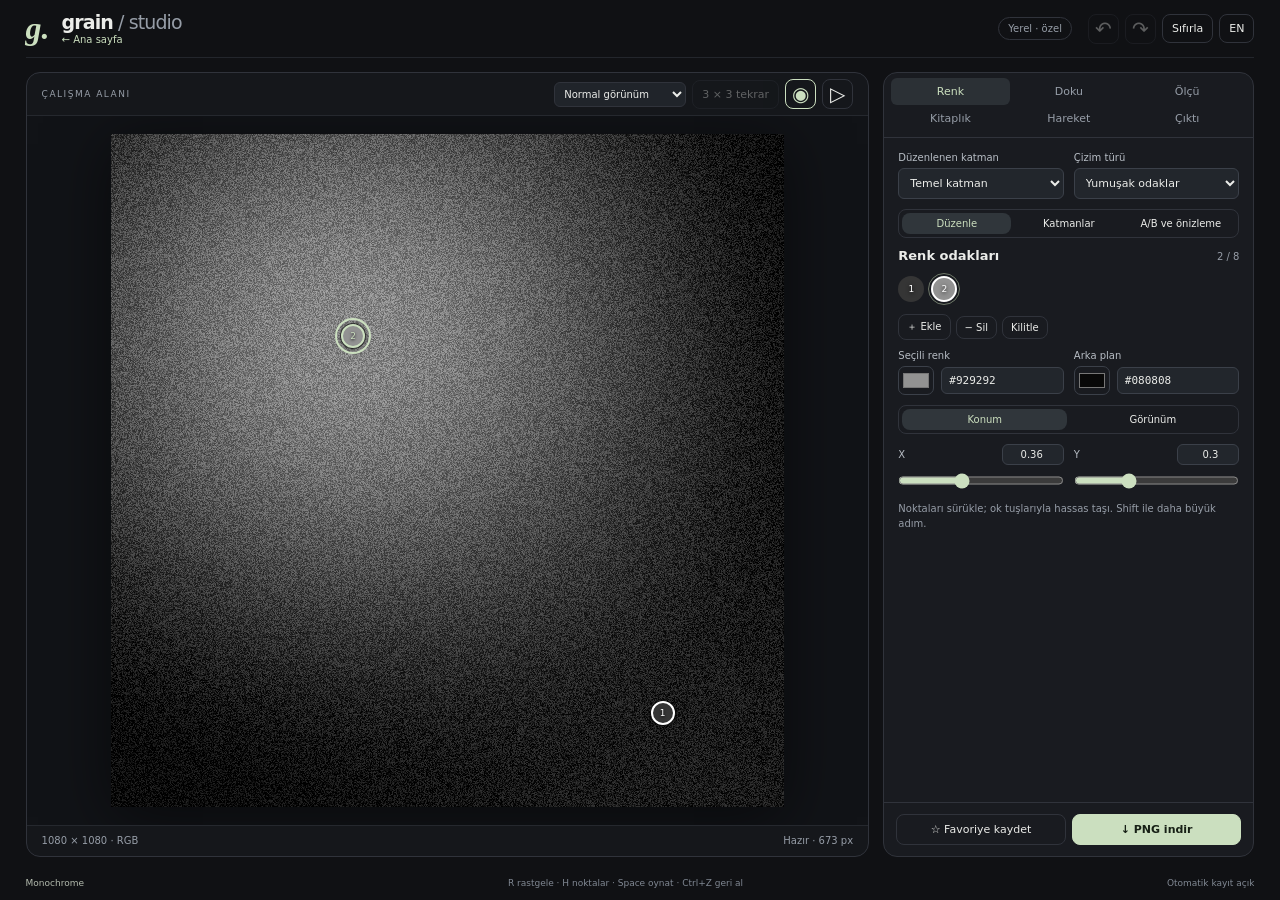
==== grain/index.html @ 26c3b742 "Add Grainy Gradient Studio to portfolio" ====
<!DOCTYPE html>
<html lang="tr">
<head>
<meta charset="UTF-8">
<meta name="viewport" content="width=device-width,initial-scale=1,viewport-fit=cover">
<meta name="theme-color" content="#101114">
<meta name="description" content="Yerel çalışan gradyan ve doku stüdyosu. Renkleri düzenle, tasarımlarını kaydet ve dışa aktar.">
<title>Grainy Gradient Studio</title>
<style>*{box-sizing:border-box} [hidden]{display:none!important}
:root{color-scheme:dark;--bg:#101114;--panel:#191b20;--line:#30333b;--muted:#969da7;--text:#ebece9;--accent:#cbdfbf;--gap:clamp(8px,1.1vw,16px);font-family:Inter,system-ui,-apple-system,BlinkMacSystemFont,"Segoe UI",sans-serif;font-size:13px}
html,body{margin:0;width:100%;height:100%;overflow:hidden;overscroll-behavior:none}body{background:var(--bg);color:var(--text)}
button,input,select,textarea{font:inherit}button,input,select{min-width:0}button{cursor:pointer}button:disabled{opacity:.35;cursor:default}button,input,select,textarea{outline-offset:3px}button:focus-visible,input:focus-visible,select:focus-visible,textarea:focus-visible{outline:2px solid var(--accent)}
button{border:1px solid var(--line);background:#25282f;color:var(--text);border-radius:8px;transition:background .12s}button:hover:enabled{background:#33383e}button[aria-pressed=true]{border-color:var(--accent);color:var(--accent)}
.studio{height:100dvh;height:100vh;height:100dvh;display:grid;grid-template-rows:58px minmax(0,1fr) 23px;gap:var(--gap);padding:0 clamp(10px,2vw,28px) 6px;max-width:2200px;margin:auto;overflow:hidden}
.topbar{display:flex;align-items:center;justify-content:space-between;gap:8px;min-width:0;border-bottom:1px solid #23262c}.brand{display:flex;gap:12px;align-items:center;min-width:0}.brand-mark{font:italic 700 32px Georgia;color:var(--accent)}h1{font-size:19px;font-weight:650;letter-spacing:-.9px;margin:0;white-space:nowrap}h1 span{font-weight:400;color:var(--muted)}.brand-sub{font-size:10px;letter-spacing:.2px;color:var(--muted)}.top-actions,.preview-tools{display:flex;align-items:center;gap:6px}.local-badge{font-size:10px;color:var(--muted);border:1px solid var(--line);padding:5px 9px;border-radius:20px;margin-right:10px;white-space:nowrap}
.icon-btn{width:31px;height:30px;display:inline-grid;place-items:center;padding:0;font-size:20px;background:transparent;flex-shrink:0}.quiet-btn{font-size:11px;background:transparent;padding:7px 9px;white-space:nowrap}.primary-btn{background:var(--accent);color:#172016;border-color:var(--accent);padding:10px 12px;font-size:12px;font-weight:650;white-space:nowrap}.primary-btn:hover:enabled{background:#e1efda}
.workspace{display:grid;grid-template-columns:minmax(0,1fr) clamp(300px,29vw,380px);gap:var(--gap);min-height:0;min-width:0}.preview-panel{min-width:0;min-height:0;border:1px solid var(--line);border-radius:14px;background:#15171b;display:grid;grid-template-rows:43px minmax(0,1fr) 31px;overflow:hidden}.preview-toolbar,.preview-footer{display:flex;align-items:center;justify-content:space-between;gap:8px;padding:0 15px;min-width:0}.preview-toolbar{border-bottom:1px solid #25282e}.eyebrow{font-size:9px;letter-spacing:1.5px;color:var(--muted)}.preview-footer{font-size:10px;color:var(--muted);border-top:1px solid #25282e;white-space:nowrap}.preview-footer span{overflow:hidden;text-overflow:ellipsis}
.stage{position:relative;min-height:0;min-width:0;display:flex;align-items:center;justify-content:center;overflow:hidden;background-color:#111317;background-image:radial-gradient(#30333b .65px,transparent .65px);background-size:12px 12px;padding:18px}.artboard{position:relative;flex-shrink:0;box-shadow:0 10px 60px #0008;isolation:isolate;touch-action:none}.artboard canvas{display:block;width:100%;height:100%}.handles{position:absolute;inset:0;pointer-events:none}.point-handle{position:absolute;left:0;top:0;transform:translate(-50%,-50%);width:24px;height:24px;border:2px solid #fff;border-radius:50%;box-shadow:0 0 0 1px #0008,0 2px 8px #0008;pointer-events:auto;padding:0;color:white;font-size:9px;touch-action:none;text-shadow:0 1px 3px #000}.point-handle.selected{outline:2px solid var(--accent);outline-offset:4px}.point-handle.locked{border-style:dashed}.point-handle:focus-visible{outline-offset:5px}.repeat-preview{display:grid;grid-template-columns:repeat(3,1fr);grid-template-rows:repeat(3,1fr);flex-shrink:0}.repeat-preview canvas{width:100%;height:100%;display:block}.inspector{display:grid;grid-template-rows:65px minmax(0,1fr) 54px;min-width:0;min-height:0;background:var(--panel);border:1px solid var(--line);border-radius:14px;overflow:hidden}.tabs{display:grid;grid-template-columns:repeat(3,minmax(0,1fr));gap:0;padding:5px 7px;border-bottom:1px solid var(--line)}.tab{border:0;border-radius:6px;background:transparent;color:var(--muted);font-size:11px;padding:4px 2px;white-space:nowrap}.tab[aria-selected=true]{background:#2b3035;color:var(--accent)}
.panel-body{padding:clamp(10px,1.1vw,16px);min-height:0;min-width:0;overflow:hidden;display:flex;flex-direction:column;gap:10px}.panel-actions{display:flex;justify-content:space-between;align-items:center;gap:6px;padding:8px 12px;border-top:1px solid var(--line)}.panel-actions button{flex:1;min-width:0;font-size:11px;padding:8px 5px}.pane-title{display:flex;align-items:baseline;justify-content:space-between;gap:6px;font-weight:600;font-size:13px}.pane-title small{font-size:10px;color:var(--muted);font-weight:400}.muted{font-size:10px;color:var(--muted);line-height:1.5;margin:0}.point-strip{display:flex;align-items:center;gap:7px;min-height:31px}.point-chip{width:26px;height:26px;flex-shrink:0;border:2px solid transparent;border-radius:50%;font-size:9px;text-shadow:0 1px 4px #000;color:#fff;padding:0}.point-chip[aria-pressed=true]{border-color:white;outline:1px solid #6e7868;outline-offset:2px;color:white}.point-chip.locked{border-style:dashed}.point-actions{display:flex;gap:5px;align-items:center;flex-wrap:wrap}.small-btn{font-size:10px;padding:5px 8px;background:transparent}.form-grid{display:grid;grid-template-columns:repeat(2,minmax(0,1fr));gap:9px 10px}.span-two{grid-column:1/-1}.field{min-width:0;display:flex;flex-direction:column;gap:5px}.field>label,.field-label{font-size:10px;color:#b7bdc4;display:flex;justify-content:space-between;align-items:center;gap:4px}.field-top{display:flex;justify-content:space-between;align-items:center;gap:6px}.field-top label{color:#b7bdc4;font-size:10px}.field-top input{width:62px;padding:4px 5px;font-size:10px;text-align:right}.field-unit{color:var(--muted);font-size:9px}.field input[type=range]{margin:3px 0;width:100%;height:15px;accent-color:var(--accent);touch-action:pan-x}.field input[type=number],.field input[type=text],.field select,.color-field input[type=text]{border:1px solid #3b4049;background:#22262c;color:var(--text);border-radius:6px;min-width:0;max-width:100%}.field>input,.field select{width:100%;padding:7px;font-size:11px}.color-field{display:flex;gap:7px;align-items:center;min-width:0}.color-field input[type=color]{border:1px solid #3b4049;border-radius:7px;background:transparent;padding:2px;width:36px;height:29px;flex-shrink:0;cursor:pointer}.color-field input[type=text]{width:100%;padding:6px 7px;font-family:ui-monospace,monospace;font-size:11px}.segments{display:flex;border:1px solid var(--line);padding:3px;border-radius:8px;gap:3px}.segments button{flex:1;font-size:10px;background:transparent;border:0;padding:5px 2px;min-width:0;white-space:nowrap}.segments button.active{background:#30363b;color:var(--accent)}.check-row{display:flex;gap:7px;align-items:center;font-size:11px;min-height:24px;cursor:pointer}.check-row input{accent-color:var(--accent);margin:0}.check-row .muted{margin-left:auto}.divider{height:1px;background:var(--line);flex-shrink:0;margin:1px 0}.random-grid{display:grid;grid-template-columns:repeat(2,minmax(0,1fr));gap:6px}.random-grid button{padding:7px 4px;font-size:10px}.lock-row{display:flex;gap:10px;flex-wrap:wrap}.lock-row label{font-size:10px;color:var(--muted);display:flex;align-items:center;gap:3px}.lock-row input{margin:0;accent-color:var(--accent)}.notice{border:1px solid #3b4540;border-radius:8px;padding:8px 10px;background:#26312b55;font-size:10px;line-height:1.5;color:#b9cab2}.library-grid{display:grid;grid-template-columns:repeat(3,minmax(0,1fr));gap:8px;min-height:0}.preset-card{border:1px solid var(--line);background:#22262b;padding:0;border-radius:8px;overflow:hidden;text-align:left;min-width:0}.preset-card canvas{width:100%;height:clamp(40px,8vh,80px);display:block;object-fit:cover}.preset-card span{font-size:9px;display:block;padding:5px 6px;overflow:hidden;text-overflow:ellipsis;white-space:nowrap}.preset-card.active{border-color:var(--accent)}.pager{display:flex;justify-content:space-between;align-items:center;gap:6px;margin-top:auto;font-size:10px;color:var(--muted)}.pager button{padding:5px 10px}.library-controls{display:flex;gap:6px;align-items:center}.library-controls select{width:100%;border:1px solid var(--line);border-radius:7px;background:#22262c;color:var(--text);padding:6px;font-size:11px}.button-row{display:flex;gap:6px}.button-row button{flex:1;min-width:0}.export-note{font-size:10px;line-height:1.5;color:var(--muted)}progress{accent-color:var(--accent);width:100%;height:8px;display:block}input.invalid{border-color:#f19898!important}.statusbar{display:flex;align-items:center;justify-content:space-between;gap:10px;min-width:0;font-size:9px;color:#808893;white-space:nowrap}.statusbar span{overflow:hidden;text-overflow:ellipsis}.statusbar #designName{max-width:24%;color:#b3bbae}.toast{position:fixed;z-index:100;left:50%;bottom:33px;transform:translateX(-50%);padding:11px 17px;border:1px solid #52604e;border-radius:10px;background:#253027;box-shadow:0 10px 30px #0008;max-width:calc(100vw - 24px);font-size:12px;text-align:center}.toast.error{background:#362427;border-color:#82575c}dialog{width:min(650px,calc(100vw - 28px));max-height:calc(100dvh - 28px);border:1px solid var(--line);background:var(--panel);color:var(--text);border-radius:14px;padding:18px;overflow:hidden}dialog[open]{display:flex;flex-direction:column;gap:12px}dialog::backdrop{background:#000a;backdrop-filter:blur(4px)}.dialog-head{display:flex;justify-content:space-between;align-items:center}dialog textarea{width:100%;height:min(40vh,300px);min-height:80px;resize:none;border:1px solid var(--line);border-radius:8px;background:#111418;color:#cadbbf;padding:12px;font:11px/1.6 ui-monospace,monospace;overflow:auto}
.panel-content{display:flex;flex-direction:column;gap:inherit;flex:1;min-height:0;min-width:0;overflow:hidden}.panel-content>*{flex-shrink:0}.auto-pager{margin-top:0;flex-shrink:0;min-height:23px}.auto-pager button{padding:3px 10px}
@media(min-width:1700px){:root{font-size:14px}.panel-body{gap:15px}.form-grid{gap:15px 12px}.field input[type=range]{height:20px}.field>label,.field-top label,.field-label{font-size:11px}}
@media(max-height:700px){.studio{grid-template-rows:48px minmax(0,1fr) 19px;gap:7px}.brand-sub{display:none}.inspector{grid-template-rows:56px minmax(0,1fr) 44px}.panel-body{gap:7px;padding:10px}.form-grid{gap:7px 8px}.field{gap:3px}.field-top input{padding:2px 4px}.field>input,.field select{padding:5px 6px}.field input[type=range]{height:12px;margin:1px 0}.field>label,.field-top label{font-size:9px}.pane-title{font-size:12px}.preview-panel{grid-template-rows:36px minmax(0,1fr) 26px}.notice{padding:6px 8px;font-size:9px}.preset-card canvas{height:clamp(30px,7vh,60px)}.panel-actions{padding:6px 9px}.panel-actions button{padding:6px 4px}.brand-mark{font-size:28px}}
@media(max-width:700px){.studio{padding:0 8px 3px;gap:6px;grid-template-rows:44px minmax(0,1fr) 18px}.workspace{grid-template-columns:minmax(0,1fr);grid-template-rows:minmax(100px,.85fr) minmax(285px,1fr);gap:6px}.brand-mark{font-size:26px}.brand{gap:7px}h1{font-size:16px}.brand-sub,.local-badge,.reset-btn,.shortcut-hint{display:none}.top-actions{gap:4px}.icon-btn{width:28px;height:27px;font-size:18px}.quiet-btn{padding:5px 7px;font-size:10px}.preview-panel{grid-template-rows:30px minmax(0,1fr) 23px;border-radius:10px}.preview-toolbar,.preview-footer{padding:0 10px}.preview-footer{font-size:9px}.eyebrow{font-size:8px;letter-spacing:1px}.stage{padding:10px}.inspector{grid-template-rows:33px minmax(0,1fr) 39px;border-radius:10px}.tabs{grid-template-columns:repeat(6,minmax(0,1fr));padding:3px 4px}.tab{font-size:9px}.panel-body{padding:8px 11px;gap:6px}.pane-title{font-size:12px}.point-strip{min-height:24px;gap:7px}.point-chip{width:23px;height:23px}.point-actions{gap:5px}.small-btn{font-size:9px;padding:4px 7px}.form-grid{gap:5px 12px}.field{gap:3px}.field-top label,.field>label,.field-label{font-size:9px}.field-top input{padding:2px 4px;width:58px}.field input[type=range]{height:12px;margin:0}.field>input,.field select{padding:5px;font-size:10px}.color-field input[type=color]{height:25px;width:30px}.color-field input[type=text]{padding:4px 6px;font-size:10px}.segments{padding:2px}.segments button{font-size:9px;padding:3px}.panel-actions{padding:5px 10px}.panel-actions button{padding:5px;font-size:10px}.muted,.notice,.export-note{font-size:9px;line-height:1.35}.notice{padding:5px 7px}.random-grid button{padding:5px;font-size:9px}.library-grid{gap:6px;grid-template-columns:repeat(3,minmax(0,1fr))}.preset-card canvas{height:clamp(26px,4.5vh,48px)}.preset-card span{font-size:8px;padding:3px 5px}.library-controls select{padding:4px;font-size:10px}.pager button{padding:3px 9px}.statusbar{font-size:8px}.statusbar #designName{max-width:45%}}
@media(max-width:700px) and (max-height:660px){.workspace{grid-template-rows:minmax(70px,.55fr) minmax(280px,1fr)}.studio{grid-template-rows:39px minmax(0,1fr) 14px;gap:4px}.preview-panel{grid-template-rows:26px minmax(0,1fr) 20px}.preview-tools .icon-btn{height:23px}.panel-body{gap:5px;padding:7px 10px}.inspector{grid-template-rows:29px minmax(0,1fr) 35px}.stage{padding:7px}}
@media(min-width:701px) and (max-height:540px){.studio{grid-template-rows:38px minmax(0,1fr) 16px;gap:5px;padding:0 8px 3px}.workspace{grid-template-columns:minmax(0,1fr) minmax(330px,44%)}.inspector{grid-template-rows:30px minmax(0,1fr) 34px}.tabs{grid-template-columns:repeat(6,minmax(0,1fr));padding:2px}.tab{font-size:9px}.panel-body{gap:5px;padding:7px 10px}.form-grid{gap:4px 10px}.field{gap:2px}.field-top input{padding:1px 3px}.field>input,.field select{padding:4px}.point-strip{min-height:23px}.point-chip{width:22px;height:22px}.color-field input[type=color]{height:24px;width:30px}.color-field input[type=text]{padding:4px 6px}.segments button{padding:3px}.small-btn{padding:3px 7px}.muted,.notice,.export-note{font-size:9px;line-height:1.3}.notice{padding:4px 6px}.random-grid button{padding:5px}.panel-actions{padding:4px 8px}.panel-actions button{padding:5px}.brand-sub,.local-badge,.shortcut-hint{display:none}.preview-panel{grid-template-rows:32px minmax(0,1fr) 23px}.preset-card canvas{height:25px}.preset-card span{padding:3px 5px}.library-grid{gap:5px}.pager button{padding:2px 8px}.library-controls select{padding:4px}.pane-title{font-size:11px}}
@media(min-width:500px) and (max-width:700px) and (max-height:450px){.workspace{grid-template-columns:minmax(0,1fr) minmax(290px,50%);grid-template-rows:minmax(0,1fr)}.inspector{grid-template-rows:30px minmax(0,1fr) 34px}.studio{grid-template-rows:36px minmax(0,1fr) 16px;gap:5px}.panel-body{gap:5px}.panel-content{gap:5px}}
@media(prefers-reduced-motion:reduce){*{transition:none!important}}
#sceneView{width:132px;max-width:35vw;border:1px solid var(--line);border-radius:6px;background:#20242a;color:var(--text);font-size:10px;padding:5px}.library-search{display:flex;gap:6px}.library-search input{width:100%;min-width:0;background:#22262c;border:1px solid var(--line);border-radius:7px;padding:7px;color:var(--text);font-size:11px}.library-search button{flex-shrink:0}.catalog-results{display:flex;flex-direction:column;gap:7px}.catalog-results .pager{margin-top:0}.preset-card small{display:block;padding:0 6px 5px;font-size:8px;color:var(--muted);overflow:hidden;text-overflow:ellipsis;white-space:nowrap}.tune-grid{display:grid;grid-template-columns:repeat(3,minmax(0,1fr));gap:5px}.tune-grid button{font-size:9px;padding:5px 2px}.layer-list{display:flex;flex-direction:column;gap:5px}.layer-row{display:flex;align-items:center;gap:7px;background:#22262c;border:1px solid var(--line);border-radius:7px;padding:7px 8px;min-height:30px;min-width:0;text-align:left}.layer-row.selected{border-color:#859d79}.layer-row>button{border:0;background:transparent;padding:0;font-size:10px;min-width:0;text-align:left}.layer-row>button:nth-child(2){flex:1;overflow:hidden;text-overflow:ellipsis;white-space:nowrap}.layer-row small{font-size:9px;color:var(--muted);margin-left:auto}.layer-row span{font-size:10px}.photo-colors{display:grid;grid-template-columns:repeat(3,minmax(0,1fr));gap:7px}.photo-colors button{height:65px;position:relative;overflow:hidden}.photo-colors span{position:absolute;bottom:0;left:0;right:0;background:#0009;color:white;font:9px ui-monospace,monospace;padding:4px}.keyframe-strip{display:flex;flex-wrap:wrap;gap:5px}.keyframe-strip button{padding:4px 6px;font-size:9px}.mesh-node{width:18px;height:18px;font-size:7px;border-width:1.5px}.tangent-handle{width:17px;height:17px;background:#e4b97c!important;color:#282115;border:1px solid #fff;font-size:8px;z-index:5}.mesh-wires{position:absolute;inset:0;width:100%;height:100%;overflow:visible;pointer-events:none}.mesh-wires line{stroke:#fff9;stroke-width:.3;stroke-dasharray:1 1}.point-handle{z-index:3}.mockup{position:absolute;inset:0;z-index:7;display:flex;align-items:center;padding:9%;pointer-events:none;overflow:hidden}.context-mode .handles{visibility:hidden}.mock-content{max-width:92%}.mock-kicker{font-size:clamp(6px,.7em,11px);letter-spacing:2px;opacity:.8;display:block;margin-bottom:7%}.mockup h2{font-size:var(--mock-font,28px);line-height:1.1;letter-spacing:-.04em;margin:0 0 6%;color:inherit;overflow-wrap:anywhere;font-weight:700}.mockup p{font-size:calc(var(--mock-font,28px)*.35);line-height:1.5;margin:0 0 8%;color:inherit;opacity:.9}.mock-button{display:inline-block;border:1px solid currentColor;border-radius:30px;padding:7px 14px;font-size:calc(var(--mock-font,28px)*.3)}.mock-poster{align-items:flex-end}.mock-poster .mock-content{width:100%}.mock-poster h2{font-size:calc(var(--mock-font,28px)*1.35)}.mock-poster-foot{font-size:8px;letter-spacing:2px;opacity:.8;display:block;margin-top:12%}.mock-card{border:1px solid #ffffff80;background:#ffffff13;backdrop-filter:blur(12px);padding:9%;border-radius:18px;width:100%}.mock-card h2{font-size:calc(var(--mock-font,28px)*.85)}.mock-stats{display:flex;gap:20%;font-size:calc(var(--mock-font,28px)*.8);margin-top:10%}.mock-stats small{font-size:7px;display:block;letter-spacing:1px;opacity:.7}.comparison-overlay{position:absolute;inset:0;z-index:8;overflow:hidden}.comparison-overlay canvas{position:absolute;inset:0;width:100%;height:100%;clip-path:inset(0 50% 0 0)}.compare-a,.compare-b{position:absolute;top:10px;background:#000a;color:white;padding:5px 8px;border-radius:5px;font-size:10px}.compare-a{left:10px}.compare-b{right:10px}.compare-line{position:absolute;left:50%;top:0;bottom:0;width:1px;background:#fffd;box-shadow:0 0 4px #0008;pointer-events:none}#compareSplit{position:absolute;left:8%;bottom:12px;width:84%;accent-color:var(--accent);cursor:ew-resize}#videoResult{display:block;width:100%;max-height:65vh;background:#111;border-radius:8px}#videoDialog{max-width:900px}
.mock-card{background:transparent;backdrop-filter:none}
.inspector p{margin:0}
@media(max-width:700px){.preview-toolbar .eyebrow{display:none}.preview-tools{width:100%;justify-content:flex-end}#sceneView{width:124px;font-size:9px;padding:4px;max-width:45vw}.library-search input{font-size:10px;padding:5px}.preset-card small{font-size:7px;padding:0 5px 3px}.preset-card canvas{height:clamp(25px,3.4vh,40px)}.catalog-results{gap:5px}.tune-grid button{font-size:8px;padding:4px 2px}.layer-row{padding:5px 7px;min-height:25px}.photo-colors button{height:48px}.mockup{padding:8%}.mock-card{padding:8%;border-radius:11px}.mock-kicker{font-size:6px;letter-spacing:1px}.mock-button{padding:5px 9px}.mesh-node{width:15px;height:15px;font-size:6px}.tangent-handle{width:15px;height:15px;font-size:7px}.keyframe-strip button{padding:3px 5px;font-size:8px}}
@media(max-height:450px) and (max-width:1000px){.preview-toolbar .eyebrow,#seamPreview{display:none}.preview-tools{width:100%;justify-content:flex-end}#sceneView{max-width:110px;font-size:8px}.tune-grid button{font-size:8px;padding:3px}.preset-card small{padding-bottom:3px}.layer-row{min-height:22px;padding:4px 6px}.photo-colors button{height:40px}.mock-stats{margin-top:5%}.mock-button{padding:4px 8px}}

#jsonDialog{height:min(560px,calc(100dvh - 24px));max-height:calc(100dvh - 24px);gap:10px}#jsonDialog .dialog-head,#jsonDialog .button-row,#jsonDialog p,#jsonDialog label{flex-shrink:0}#jsonDialog textarea{flex:1;min-height:0;height:auto;white-space:pre;overflow:auto}#jsonDialog .button-row button{font-size:11px;padding:8px 6px}#jsonDialog .json-error{margin:0;font-size:11px;color:#ffb6b6;line-height:1.4}#jsonDialog[hidden]{display:none}
@media(max-height:400px){#jsonDialog{padding:12px;gap:6px}#jsonDialog .muted{font-size:9px}#jsonDialog .dialog-head .icon-btn{height:26px;width:26px}#jsonDialog .button-row button{padding:6px}}

.home-link{display:block;width:max-content;max-width:100%;font-size:10px;line-height:1.3;color:var(--accent);text-decoration:none}.home-link:hover{text-decoration:underline}.home-link:focus-visible{outline:2px solid var(--accent);outline-offset:2px;border-radius:2px}
</style>
</head>
<body>
<div class="studio">
  <header class="topbar">
    <div class="brand"><span class="brand-mark" aria-hidden="true">g.</span><div><h1>grain<span> / studio</span></h1><a class="home-link" data-i18n="home" href="../">← Ana sayfa</a></div></div>
    <div class="top-actions">
      <span class="local-badge" data-i18n="local">Yerel · özel</span>
      <button class="icon-btn" id="undo" title="Geri al (Ctrl+Z)" aria-label="Geri al">↶</button>
      <button class="icon-btn" id="redo" title="Yinele (Ctrl+Shift+Z)" aria-label="Yinele">↷</button>
      <button class="quiet-btn reset-btn" id="reset" data-i18n="reset">Sıfırla</button>
      <button class="quiet-btn" id="language" aria-label="Change language">EN</button>
    </div>
  </header>
  <main class="workspace">
    <section class="preview-panel" aria-label="Tasarım önizlemesi">
      <div class="preview-toolbar"><span class="eyebrow" data-i18n="canvas">ÇALIŞMA ALANI</span><div class="preview-tools"><select id="sceneView" aria-label="Önizleme türü"></select><button id="seamPreview" class="quiet-btn" aria-pressed="false" data-i18n="repeat">3 × 3 tekrar</button><button id="handlesToggle" class="icon-btn" aria-label="Renk noktalarını göster veya gizle" title="Noktaları göster/gizle (H)">◉</button><button id="play" class="icon-btn" aria-label="Animasyonu oynat" title="Oynat / duraklat (Space)">▷</button></div></div>
      <div class="stage" id="stage">
        <div class="artboard" id="artboard"><canvas id="art" width="800" height="800" aria-label="Gradyan önizlemesi"></canvas><div id="handles" class="handles"></div><div id="mockup" class="mockup" hidden></div><div id="comparisonOverlay" class="comparison-overlay" hidden><canvas id="comparisonCanvas"></canvas><span class="compare-a">A</span><span class="compare-b">B</span><div id="compareLine" class="compare-line"></div><input id="compareSplit" type="range" min="0" max="100" step="1" value="50" aria-label="A/B ayırıcı"></div></div>
        <div class="repeat-preview" id="repeatPreview" hidden aria-label="Desenin dokuz kez tekrarı"></div>
      </div>
      <div class="preview-footer"><span id="previewInfo">1080 × 1080</span><span id="renderInfo" role="status" aria-live="polite">Hazırlanıyor…</span></div>
    </section>
    <aside class="inspector" aria-label="Tasarım ayarları">
      <nav class="tabs" role="tablist" aria-label="Ayar grupları" id="tabs"></nav>
      <div class="panel-body" id="panel" role="tabpanel" tabindex="0"></div>
      <div class="panel-actions"><button class="quiet-btn" id="favorite" data-i18n="favorite">☆ Favoriye kaydet</button><button class="primary-btn" id="exportMain" data-i18n="download">↓ PNG indir</button></div>
    </aside>
  </main>
  <footer class="statusbar"><span id="designName">Monochrome</span><span class="shortcut-hint" data-i18n="shortcuts">R rastgele · H noktalar · Space oynat · Ctrl+Z geri al</span><span id="saveStatus" data-i18n="autosave">Otomatik kayıt açık</span></footer>
</div>
<div class="toast" id="toast" role="status" aria-live="polite" hidden></div>
<input type="file" id="importFile" accept=".json,.grain,application/json" hidden>
<input type="file" id="paletteImage" accept="image/png,image/jpeg,image/webp,image/avif" hidden>
<dialog id="videoDialog" aria-label="Video önizlemesi"><div class="dialog-head"><strong>WebM</strong><button class="icon-btn" id="closeVideo" aria-label="Kapat">×</button></div><video id="videoResult" controls loop playsinline></video></dialog>
<dialog id="jsonDialog" aria-labelledby="jsonTitle" aria-describedby="jsonNote"><div class="dialog-head"><strong id="jsonTitle"></strong><button class="icon-btn" id="closeJson" aria-label="Kapat">×</button></div><p class="muted" id="jsonNote"></p><label class="field-label" id="jsonLabel" for="jsonText"></label><textarea id="jsonText" spellcheck="false" autocapitalize="off" autocomplete="off"></textarea><p id="jsonError" class="json-error" role="alert" hidden></p><div class="button-row"><button class="quiet-btn" id="jsonFile"></button><button class="quiet-btn" id="jsonCopy"></button><button class="primary-btn" id="jsonApply"></button><button class="primary-btn" id="jsonDownload"></button></div></dialog>
<dialog id="codeDialog" aria-labelledby="codeTitle"><div class="dialog-head"><strong id="codeTitle">CSS</strong><button class="icon-btn" id="closeCode" aria-label="Kapat">×</button></div><p class="muted" id="codeNote"></p><textarea id="codeText" readonly spellcheck="false" aria-label="Üretilen kod"></textarea><button class="primary-btn" id="copyCode" data-i18n="copy">Kopyala</button></dialog>
<script>function GrainEngineFactory(){
  const TAU=Math.PI*2;
  let yieldTask=()=>new Promise(resolve=>setTimeout(resolve,0));
  // Worker timers may be throttled when the editor is in a background tab.
  if(typeof WorkerGlobalScope!=='undefined'&&self instanceof WorkerGlobalScope&&typeof MessageChannel!=='undefined'){
    const channel=new MessageChannel(),waiting=[];
    channel.port1.onmessage=()=>waiting.shift()?.();
    yieldTask=()=>new Promise(resolve=>{waiting.push(resolve);channel.port2.postMessage(0);});
  }
  const clamp=(x,a=0,b=1)=>Math.max(a,Math.min(b,x));
  const smooth=x=>{x=clamp(x);return x*x*(3-2*x);};
  function hash(x,y,seed){
    let n=(Math.imul(x,0x5f356495)^Math.imul(y,0x1f123bb5))+seed|0;
    n=Math.imul(n^(n>>>16),0x7feb352d);
    n=Math.imul(n^(n>>>15),0x846ca68b);
    return ((n^(n>>>16))>>>0)/4294967296;
  }
  const hex=h=>[1,3,5].map(i=>parseInt(h.slice(i,i+2),16)/255);
  const linear=c=>c<=.04045?c/12.92:((c+.055)/1.055)**2.4;
  const gamma=c=>c<=.0031308?12.92*c:1.055*Math.max(0,c)**(1/2.4)-.055;
  const gammaTable=Float64Array.from({length:8193},(_,i)=>gamma(i/8192));
  function fastGamma(c){if(c<0||c>1)return gamma(c);const x=c*8192,i=Math.floor(x),f=x-i;return gammaTable[i]*(1-f)+gammaTable[Math.min(8192,i+1)]*f;}
  function toLab(rgb){
    const [r,g,b]=rgb.map(linear);
    const l=Math.cbrt(.4122214708*r+.5363325363*g+.0514459929*b);
    const m=Math.cbrt(.2119034982*r+.6806995451*g+.1073969566*b);
    const s=Math.cbrt(.0883024619*r+.2817188376*g+.6299787005*b);
    return [.2104542553*l+.793617785*m-.0040720468*s,1.9779984951*l-2.428592205*m+.4505937099*s,.0259040371*l+.7827717662*m-.808675766*s];
  }
  function fromLab(L,a,b){
    const l=(L+.3963377774*a+.2158037573*b)**3;
    const m=(L-.1055613458*a-.0638541728*b)**3;
    const s=(L-.0894841775*a-1.291485548*b)**3;
    return [fastGamma(4.0767416621*l-3.3077115913*m+.2309699292*s),fastGamma(-1.2684380046*l+2.6097574011*m-.3413193965*s),fastGamma(-.0041960863*l-.7034186147*m+1.707614701*s)];
  }
  const convert=(color,space)=>space==='oklab'?toLab(hex(color)):space==='linear'?hex(color).map(linear):hex(color);
  function position(point,state,time=0){
    const m=point.motion||{},path=m.path&&m.path!=='inherit'?m.path:(state.motion.path||'orbit');
    if(point.locked||point.boundary||path==='none')return {x:point.x,y:point.y};
    let t=((time/state.motion.duration)%1+1)%1;
    if(path==='keyframes'&&m.keyframes?.length){
      t=(t*(m.cycles||1)+(m.phase||0))%1;
      const keys=m.keyframes.slice().sort((a,b)=>a.t-b.t);let a=keys[keys.length-1],b=keys[0],at=a.t,bt=b.t+1,q=t;
      for(let i=0;i<keys.length-1;i++)if(t>=keys[i].t&&t<keys[i+1].t){a=keys[i];b=keys[i+1];at=a.t;bt=b.t;break;}
      if(q<at)q++;let f=bt===at?0:(q-at)/(bt-at);if(state.motion.easing==='smooth')f=smooth(f);
      return {x:a.x+(b.x-a.x)*f,y:a.y+(b.y-a.y)*f};
    }
    if(!time||!state.motion.amount)return {x:point.x,y:point.y};
    if(state.motion.easing==='smooth')t=smooth(t);
    const phase=hash(point.id,13,state.seed)*TAU+(m.phase||0)*TAU;
    const angle=TAU*t*(m.cycles||1);
    const amplitude=state.motion.amount*(m.amount??1);
    let x=point.x+(path==='vertical'?0:amplitude*(Math.sin(angle+phase)-Math.sin(phase)));
    let y=point.y+(path==='horizontal'?0:amplitude*(Math.cos((path==='figure8'?2:1)*angle+phase)-Math.cos(phase)));
    if(state.tileable){x=(x%1+1)%1;y=(y%1+1)%1;}
    return {x,y};
  }
  function meshTriangles(state,time=0,detail=12){
    const mesh=state.mesh,size=mesh.size,nodes=mesh.nodes.map(n=>({...n,...position(n,state,time),rgb:convert(n.color,state.blend)}));
    if(state.tileable)for(let r=0;r<size;r++)for(let c=0;c<size;c++)if(r===size-1||c===size-1){const p=nodes[r*size+c],source=nodes[(r%(size-1))*size+c%(size-1)];p.rgb=source.rgb;for(const key of ['hx','hy','vx','vy'])p[key]=source[key];}
    const H=t=>[2*t*t*t-3*t*t+1,t*t*t-2*t*t+t,-2*t*t*t+3*t*t,t*t*t-t*t];
    const triangles=[];
    for(let row=0;row<size-1;row++)for(let col=0;col<size-1;col++){
      const p=[nodes[row*size+col],nodes[row*size+col+1],nodes[(row+1)*size+col],nodes[(row+1)*size+col+1]],verts=[];
      for(let j=0;j<=detail;j++)for(let i=0;i<=detail;i++){
        const u=i/detail,v=j/detail,a=H(u),b=H(v),vertex={rgb:[0,0,0]};
        for(const key of ['x','y']){
          const du=key==='x'?'hx':'hy',dv=key==='x'?'vx':'vy';
          const top=a[0]*p[0][key]+a[1]*p[0][du]+a[2]*p[1][key]+a[3]*p[1][du];
          const bottom=a[0]*p[2][key]+a[1]*p[2][du]+a[2]*p[3][key]+a[3]*p[3][du];
          vertex[key]=b[0]*top+b[2]*bottom+b[1]*(a[0]*p[0][dv]+a[2]*p[1][dv])+b[3]*(a[0]*p[2][dv]+a[2]*p[3][dv]);
        }
        for(let k=0;k<3;k++)vertex.rgb[k]=p[0].rgb[k]*(1-u)*(1-v)+p[1].rgb[k]*u*(1-v)+p[2].rgb[k]*(1-u)*v+p[3].rgb[k]*u*v;
        verts.push(vertex);
      }
      for(let j=0;j<detail;j++)for(let i=0;i<detail;i++){const n=j*(detail+1)+i;triangles.push([verts[n],verts[n+1],verts[n+detail+2]],[verts[n],verts[n+detail+2],verts[n+detail+1]]);}
    }
    return triangles;
  }
  function makeField(doc,state,w,h,time){
    if(doc.renderer==='texture'){
      const textureState={...state,...doc,output:state.output,tileable:state.tileable},tint=hex(doc.tint||'#ffffff');
      return {beginRow(){},sample(x,y,target){const n=noiseAt((x+.5)/w,(y+.5)/h,textureState,w,h)*doc.grain.amount*1.55;for(let k=0;k<3;k++)target[k]=clamp((.5+n)*tint[k]);}};
    }
    const space=doc.blend,bg=convert(doc.background,space),ratio=state.output.width/state.output.height,sx=Math.max(1,ratio),sy=Math.max(1,1/ratio);
    let meshRow,bins;
    const points=doc.renderer==='mesh'?[]:doc.points.map(p=>{
      const pos=position(p,state,time),dx=new Float64Array(w),dy=new Float64Array(h);
      for(let x=0;x<w;x++){let d=Math.abs((x+.5)/w-pos.x);if(state.tileable){d%=1;d=Math.min(d,1-d);}dx[x]=(d*sx/p.aspect)**2;}
      for(let y=0;y<h;y++){let d=Math.abs((y+.5)/h-pos.y);if(state.tileable){d%=1;d=Math.min(d,1-d);}dy[y]=(d*sy)**2;}
      return {...p,rgb:convert(p.color,space),dx,dy,radiusSquared:p.radius*p.radius,invRadius:1/p.radius};
    });
    if(doc.renderer==='mesh'){
      meshRow=new Float64Array(w*3);bins=Array.from({length:h},()=>[]);
      for(const vertices of meshTriangles({...state,...doc},time,Math.max(w,h)>400?16:8)){
        const [a,b,c]=vertices,den=(b.x-a.x)*(c.y-a.y)-(b.y-a.y)*(c.x-a.x);if(Math.abs(den)<1e-12)continue;
        const coeff=[0,1,2].map(k=>{const dx=((b.rgb[k]-a.rgb[k])*(c.y-a.y)-(c.rgb[k]-a.rgb[k])*(b.y-a.y))/den,dy=((c.rgb[k]-a.rgb[k])*(b.x-a.x)-(b.rgb[k]-a.rgb[k])*(c.x-a.x))/den;return [dx,dy,a.rgb[k]-dx*a.x-dy*a.y];});
        const triangle={vertices,coeff};
        for(let y=Math.max(0,Math.ceil(Math.min(a.y,b.y,c.y)*h-.5));y<=Math.min(h-1,Math.floor(Math.max(a.y,b.y,c.y)*h-.5));y++)bins[y].push(triangle);
      }
    }
    function beginRow(y){
      if(!meshRow)return;
      for(let x=0;x<w;x++)for(let k=0;k<3;k++)meshRow[x*3+k]=bg[k];
      const v=(y+.5)/h;
      for(const triangle of bins[y]){
        const intersections=[],vs=triangle.vertices;
        for(let i=0;i<3;i++){const a=vs[i],b=vs[(i+1)%3];if((v>=a.y&&v<b.y)||(v>=b.y&&v<a.y))intersections.push(a.x+(v-a.y)*(b.x-a.x)/(b.y-a.y));}
        if(intersections.length<2)continue;
        const start=Math.max(0,Math.ceil(Math.min(...intersections)*w-.5)),end=Math.min(w-1,Math.floor(Math.max(...intersections)*w-.5));
        for(let x=start;x<=end;x++){const u=(x+.5)/w;for(let k=0;k<3;k++){const q=triangle.coeff[k];meshRow[x*3+k]=q[0]*u+q[1]*v+q[2];}}
      }
    }
    function sample(x,y,target){
      let r=meshRow?meshRow[x*3]:bg[0],g=meshRow?meshRow[x*3+1]:bg[1],b=meshRow?meshRow[x*3+2]:bg[2];
      for(const p of points){const squared=p.dx[x]+p.dy[y];if(squared>=p.radiusSquared)continue;const t=1-Math.sqrt(squared)*p.invRadius,a=t*t*(3-2*t)*p.opacity;r+=(p.rgb[0]-r)*a;g+=(p.rgb[1]-g)*a;b+=(p.rgb[2]-b)*a;}
      if(space==='oklab')[r,g,b]=fromLab(r,g,b);else if(space==='linear'){r=fastGamma(r);g=fastGamma(g);b=fastGamma(b);}
      target[0]=r;target[1]=g;target[2]=b;
    }
    return {beginRow,sample};
  }
  function composite(base,top,mode,opacity){
    const mixed=mode==='screen'?1-(1-base)*(1-top):mode==='multiply'?base*top:mode==='overlay'?(base<.5?2*base*top:1-2*(1-base)*(1-top)):top;
    return base+(mixed-base)*opacity;
  }
  function noiseAt(u,v,state,w,h){
    const g=state.grain;
    const base=g.scale==='pixels'?Math.min(state.output.width,state.output.height):800;
    const ratio=state.output.width/state.output.height;
    const special=['paper','directional','organic'].includes(g.type),scale=special?g.size*12:g.size;
    const nx=Math.max(1,Math.round(base*Math.max(1,ratio)/scale*(g.type==='directional'?5:1)));
    const ny=Math.max(1,Math.round(base*Math.max(1,1/ratio)/scale*(g.type==='directional'?.3:1)));
    const qx=u*nx,qy=v*ny;
    const ix=Math.floor(qx),iy=Math.floor(qy);
    const sample=(x,y,s=state.seed)=>hash(state.tileable?(x%nx+nx)%nx:x,state.tileable?(y%ny+ny)%ny:y,s);
    if(g.type==='soft'||special){
      const fx=smooth(qx-ix),fy=smooth(qy-iy);
      const a=sample(ix,iy)*(1-fx)+sample(ix+1,iy)*fx;
      const b=sample(ix,iy+1)*(1-fx)+sample(ix+1,iy+1)*fx;
      const value=a*(1-fy)+b*fy;
      if(g.type==='paper')return (value-.5)*.9+(sample(ix*3,iy*3,state.seed+39)-.5)*.18;
      if(g.type==='organic')return (Math.abs(value-.5)*2-.35)*1.4;
      return (value-.5)*1.8;
    }
    if(g.type==='gaussian'){
      const a=Math.max(1e-9,sample(ix,iy));
      return clamp(Math.sqrt(-2*Math.log(a))*Math.cos(TAU*sample(ix,iy,state.seed+177)), -3,3)/6;
    }
    return sample(ix,iy)-.5;
  }
  let cachedNoise=null;
  function noiseTables(state,w,h){
    if(['paper','directional','organic'].includes(state.grain.type))return null;
    const g=state.grain,base=g.scale==='pixels'?Math.min(state.output.width,state.output.height):800,ratio=state.output.width/state.output.height;
    const nx=Math.max(1,Math.round(base*Math.max(1,ratio)/g.size)),ny=Math.max(1,Math.round(base*Math.max(1,1/ratio)/g.size));
    if((nx+1)*(ny+1)>1500000||(nx+1)*(ny+1)>Math.max(4096,w*h*2))return null;
    const key=[state.seed,g.type,nx,ny,state.tileable].join(':');
    if(cachedNoise?.key===key)return cachedNoise;
    const seeds=g.type==='colored'?[state.seed,state.seed+97,state.seed+193]:[state.seed];
    const stride=nx+1;
    const tables=seeds.map(seed=>{
      const values=new Float64Array(stride*(ny+1));
      for(let y=0;y<=ny;y++)for(let x=0;x<=nx;x++){
        const cx=state.tileable?x%nx:x,cy=state.tileable?y%ny:y;
        const a=hash(cx,cy,seed);
        values[y*stride+x]=g.type==='gaussian'?clamp(Math.sqrt(-2*Math.log(Math.max(1e-9,a)))*Math.cos(TAU*hash(cx,cy,seed+177)),-3,3)/6:a-.5;
      }
      return values;
    });
    return cachedNoise={key,nx,ny,stride,tables};
  }
  function prepare(state,w,h,time){
    const baseField=makeField(state,state,w,h,time),baseSample=new Float64Array(3),layerSample=new Float64Array(3);
    const fields=(state.layers||[]).filter(l=>l.visible&&l.opacity>0).map(layer=>({layer,field:makeField(layer,state,w,h,time)}));
    const pixels=new Uint8ClampedArray(w*h*4);
    const grainAmount=state.grain.amount*1.55;
    const greenNoise={...state,seed:state.seed+97},blueNoise={...state,seed:state.seed+193};
    const table=grainAmount?noiseTables(state,w,h):null;
    let cellX,cellY,fractionX,fractionY;
    if(table){
      cellX=new Int32Array(w);cellY=new Int32Array(h);fractionX=new Float64Array(w);fractionY=new Float64Array(h);
      for(let x=0;x<w;x++){const q=(x+.5)/w*table.nx;cellX[x]=Math.floor(q);fractionX[x]=smooth(q-cellX[x]);}
      for(let y=0;y<h;y++){const q=(y+.5)/h*table.ny;cellY[y]=Math.floor(q);fractionY[y]=smooth(q-cellY[y]);}
    }
    function rows(start,end){
      for(let y=start;y<end;y++){
        const v=(y+.5)/h;
        baseField.beginRow(y);for(const entry of fields)entry.field.beginRow(y);
        for(let x=0;x<w;x++){
          const u=(x+.5)/w;
          baseField.sample(x,y,baseSample);let [r,g,b]=baseSample;
          for(const entry of fields){entry.field.sample(x,y,layerSample);const l=entry.layer;r=composite(r,layerSample[0],l.mix,l.opacity);g=composite(g,layerSample[1],l.mix,l.opacity);b=composite(b,layerSample[2],l.mix,l.opacity);}
          const luma=.2126*r+.7152*g+.0722*b;
          const f=state.effects;
          const vignette=state.tileable||!f.vignette?1:1-f.vignette*smooth(Math.hypot(u-.5,v-.5)/.71);
          r=((luma+(r-luma)*f.saturation-.5)*f.contrast+.5+f.brightness)*vignette;
          g=((luma+(g-luma)*f.saturation-.5)*f.contrast+.5+f.brightness)*vignette;
          b=((luma+(b-luma)*f.saturation-.5)*f.contrast+.5+f.brightness)*vignette;
          if(grainAmount){
            const mask=1-state.grain.shadows*(1-4*clamp(luma)*(1-clamp(luma)));
            let noise,index;
            if(table){
              index=cellY[y]*table.stride+cellX[x];noise=table.tables[0][index];
              if(state.grain.type==='soft'){const fx=fractionX[x],fy=fractionY[y],values=table.tables[0];noise=((noise*(1-fx)+values[index+1]*fx)*(1-fy)+(values[index+table.stride]*(1-fx)+values[index+table.stride+1]*fx)*fy)*1.8;}
            }else noise=noiseAt(u,v,state,w,h);
            const n=noise*grainAmount*mask;
            r+=n;g+=n;b+=n;
            if(state.grain.type==='colored'){
              g+=(table?table.tables[1][index]:noiseAt(u,v,greenNoise,w,h))*grainAmount*.45*mask;
              b+=(table?table.tables[2][index]:noiseAt(u,v,blueNoise,w,h))*grainAmount*.45*mask;
            }
          }
          const i=(y*w+x)*4;
          pixels[i]=clamp(r)*255;pixels[i+1]=clamp(g)*255;pixels[i+2]=clamp(b)*255;pixels[i+3]=255;
        }
      }
    }
    return {pixels,rows};
  }
  function renderSync(state,w,h,time=0){const job=prepare(state,w,h,time);job.rows(0,h);return job.pixels;}
  async function render(state,w,h,time=0,options={}){
    if(w<1||h<1||w*h>16777216)throw new Error('Invalid render size');
    const job=prepare(state,w,h,time);
    let last=0;
    for(let row=0;row<h;row+=12){
      if(options.cancelled?.())throw new Error('CANCELLED');
      job.rows(row,Math.min(h,row+12));
      const progress=Math.floor(Math.min(h,row+12)/h*100);
      if(progress>=last+5||progress===100){options.progress?.(progress);last=progress;}
      await yieldTask();
    }
    if(options.cancelled?.())throw new Error('CANCELLED');
    return job.pixels;
  }
  return {hash,hex,toLab,fromLab,position,noiseAt,render,renderSync,meshTriangles,composite};
}
if(typeof module!=='undefined'&&module.exports)module.exports=GrainEngineFactory();
else globalThis.GrainEngine=GrainEngineFactory();
</script>
<script>function GrainModelFactory(){
  const copy=x=>JSON.parse(JSON.stringify(x));
  const clamp=(x,a,b,fallback=a)=>Number.isFinite(Number(x))?Math.max(a,Math.min(b,Number(x))):fallback;
  const color=(s,f)=>/^#[0-9a-f]{6}$/i.test(s)?s.toLowerCase():f;
  function pointMotion(){return {path:'inherit',amount:1,cycles:1,phase:0,keyframes:[]};}
  function makeMesh(size=3,colors=['#080808','#353535','#929292']){
    return {size,edited:false,nodes:Array.from({length:size*size},(_,id)=>{const row=Math.floor(id/size),col=id%size;return {id:id+1,x:col/(size-1),y:row/(size-1),color:colors[(row+col*2)%colors.length],hx:1/(size-1),hy:0,vx:0,vy:1/(size-1),boundary:!row||!col||row===size-1||col===size-1,locked:false,motion:pointMotion()};})};
  }
  function initial(){return {version:3,name:'Monochrome',seed:314159,background:'#080808',blend:'rgb',tileable:false,renderer:'radial',mesh:makeMesh(),layers:[],
    output:{width:1080,height:1080,ratioLocked:true,videoFps:24,videoMaxSide:1920},preview:{heading:'Biraz renk, çok olasılık.',body:'Bir sonraki fikrin için bir başlangıç.',textColor:'#ffffff'},
    points:[{id:1,x:.82,y:.86,color:'#353535',radius:.68,opacity:.42,aspect:1,locked:false,motion:pointMotion()},{id:2,x:.36,y:.3,color:'#929292',radius:.72,opacity:.92,aspect:1.06,locked:false,motion:pointMotion()}],
    grain:{amount:.18,size:1,scale:'relative',type:'uniform',shadows:.25},
    effects:{brightness:0,contrast:1,saturation:1,vignette:0},
    motion:{duration:4,amount:.06,path:'orbit',easing:'linear',playhead:0},locks:{palette:false,layout:false,texture:false}};}
  function normalizeMotion(src={}){return {path:['inherit','none','orbit','horizontal','vertical','figure8','keyframes'].includes(src.path)?src.path:'inherit',amount:clamp(src.amount,0,2,1),cycles:Math.round(clamp(src.cycles,1,4,1)),phase:clamp(src.phase,0,1,0),keyframes:Array.isArray(src.keyframes)?src.keyframes.slice(0,12).map(k=>({t:clamp(k.t,0,.999,0),x:clamp(k.x,0,1,.5),y:clamp(k.y,0,1,.5)})).sort((a,b)=>a.t-b.t):[]};}
  function normalizeMesh(src,colors){
    const size=[3,4,5].includes(src?.size)?src.size:3,base=makeMesh(size,colors);
    if(!Array.isArray(src?.nodes)||src.nodes.length!==size*size)return base;
    base.edited=src.edited===true;
    base.nodes=base.nodes.map((n,i)=>{const p=src.nodes[i]||{};return {...n,x:n.boundary?n.x:clamp(p.x,0,1,n.x),y:n.boundary?n.y:clamp(p.y,0,1,n.y),color:color(p.color,n.color),hx:clamp(p.hx,-1.5,1.5,n.hx),hy:n.boundary?0:clamp(p.hy,-1.5,1.5,0),vx:n.boundary?0:clamp(p.vx,-1.5,1.5,0),vy:clamp(p.vy,-1.5,1.5,n.vy),locked:p.locked===true,motion:normalizeMotion(p.motion)};});return base;
  }
  function normalize(input){
    if(!input||typeof input!=='object'||Array.isArray(input))throw new Error('Invalid project');
    const src=input.state??input;
    if(![2,3].includes(src.version)||!Array.isArray(src.points)||src.points.length<1||src.points.length>8)throw new Error('Unsupported project');
    const out=initial();
    out.name=String(src.name??'Untitled').slice(0,60);
    out.seed=Math.round(clamp(src.seed,0,2147483647,314159));
    out.background=color(src.background,out.background);
    out.blend=['rgb','linear','oklab'].includes(src.blend)?src.blend:'rgb';
    out.tileable=src.tileable===true;
    out.output.width=Math.round(clamp(src.output?.width,64,4096,1080));
    out.output.height=Math.round(clamp(src.output?.height,64,4096,1080));
    out.output.ratioLocked=src.output?.ratioLocked!==false;
    out.output.videoFps=[24,30,60].includes(Number(src.output?.videoFps))?Number(src.output.videoFps):24;
    out.output.videoMaxSide=[720,1080,1920,3840].includes(Number(src.output?.videoMaxSide))?Number(src.output.videoMaxSide):1920;
    out.preview={heading:String(src.preview?.heading??out.preview.heading).slice(0,100),body:String(src.preview?.body??out.preview.body).slice(0,160),textColor:color(src.preview?.textColor,'#ffffff')};
    const usedIds=new Set();
    out.points=src.points.map((p,i)=>{
      let id=Number.isSafeInteger(p.id)&&p.id>0&&p.id<1000000000?p.id:i+1;
      while(usedIds.has(id))id=id>=999999999?1:id+1;usedIds.add(id);
      return {id,x:clamp(p.x,0,1,.5),y:clamp(p.y,0,1,.5),color:color(p.color,'#929292'),radius:clamp(p.radius,.05,2,.72),opacity:clamp(p.opacity,0,1,.92),aspect:clamp(p.aspect,.25,3,1),locked:p.locked===true,motion:normalizeMotion(p.motion)};
    });
    for(const [key,a,b,f] of [['amount',0,.7,.18],['size',1,12,1],['shadows',0,1,.25]])out.grain[key]=clamp(src.grain?.[key],a,b,f);
    out.grain.scale=src.grain?.scale==='pixels'?'pixels':'relative';
    out.grain.type=['uniform','gaussian','soft','colored','paper','directional','organic'].includes(src.grain?.type)?src.grain.type:'uniform';
    for(const [key,a,b,f] of [['brightness',-.5,.5,0],['contrast',.2,2,1],['saturation',0,2,1],['vignette',0,.9,0]])out.effects[key]=clamp(src.effects?.[key],a,b,f);
    out.motion.duration=clamp(src.motion?.duration,2,12,4);
    out.motion.amount=clamp(src.motion?.amount,0,.2,.06);
    out.motion.playhead=clamp(src.motion?.playhead,0,out.motion.duration,0);
    out.motion.path=['orbit','horizontal','vertical','figure8'].includes(src.motion?.path)?src.motion.path:'orbit';
    out.motion.easing=src.motion?.easing==='smooth'?'smooth':'linear';
    out.renderer=src.renderer==='mesh'?'mesh':'radial';
    out.mesh=normalizeMesh(src.mesh,[out.background,...out.points.map(p=>p.color)]);
    const layerIds=new Set();
    out.layers=Array.isArray(src.layers)?src.layers.slice(0,3).map((layer,i)=>{
      const layerDocument={...initial(),...layer,version:3,layers:[],output:out.output};delete layerDocument.state;
      const clean=normalize(layerDocument);
      let id=Number.isSafeInteger(layer.id)&&layer.id>0&&layer.id<1000000000?layer.id:i+1;while(layerIds.has(id))id=id>=999999999?1:id+1;layerIds.add(id);
      return {id,name:String(layer.name||'Layer '+(i+1)).slice(0,40),visible:layer.visible!==false,opacity:clamp(layer.opacity,0,1,.5),mix:['normal','screen','multiply','overlay'].includes(layer.mix)?layer.mix:'screen',renderer:layer.renderer==='texture'?'texture':clean.renderer,background:clean.background,blend:clean.blend,points:clean.points,mesh:clean.mesh,grain:clean.grain,seed:clean.seed,tint:color(layer.tint,'#ffffff')};
    }):[];
    for(const key of ['palette','layout','texture'])out.locks[key]=src.locks?.[key]===true;
    return out;
  }
  const palettes=[
    ['Monochrome','mono',['#929292','#353535','#080808']],['Midnight','dark',['#668cff','#273979','#080f24']],
    ['Crimson','dark',['#fa7d8d','#85334e','#190b12']],['Violet','neon',['#c7a0ff','#824ed9','#1b0b35']],
    ['Warm earth','warm',['#f0c398','#9a6756','#30201d']],['Peach','pastel',['#ffcca8','#f2a4bc','#fbecd9']],
    ['Aurora','neon',['#87f4cc','#7862e4','#102f3e']],['Lagoon','pastel',['#8be4ea','#678ccb','#e2f0e9']],
    ['Ember','warm',['#ffc274','#e85540','#36131e']],['Sage','pastel',['#c5dcb5','#6c9b83','#eaf0da']],
    ['Ink','mono',['#e6e4de','#7d7e80','#25282b']],['Solar','neon',['#fff28e','#fb70ab','#582c89']]
  ];
  const presets=palettes.map(([name,category,c],i)=>{
    const s=initial();s.name=name;s.seed=314159+i*37019;s.background=c[2];
    s.points[0].color=c[1];s.points[1].color=c[0];
    s.points[0].x=.7+(i%3)*.06;s.points[0].y=.65+(i%2)*.14;
    s.points[1].x=.25+(i%4)*.1;s.points[1].y=.24+(i%3)*.12;
    s.points[1].radius=.64+(i%3)*.1;s.grain.amount=category==='pastel'?.08:.18;
    s.blend=category==='neon'?'oklab':'rgb';return {name,category,state:s};
  });
  function randomize(state,kind,seed){
    const s=copy(state);let n=seed>>>0;
    const random=()=>{n=(Math.imul(n,1664525)+1013904223)>>>0;return n/4294967296;};
    const unlocked=s.points.filter(p=>!p.locked);
    if((kind==='all'||kind==='palette')&&!s.locks.palette){
      const palette=palettes[Math.floor(random()*palettes.length)][2];
      s.background=palette[2];unlocked.forEach((p,i)=>p.color=palette[i%2]);
    }
    if((kind==='all'||kind==='layout')&&!s.locks.layout){
      unlocked.forEach(p=>{p.x=.1+random()*.8;p.y=.1+random()*.8;p.radius=.4+random()*.65;p.aspect=.7+random()*.7;});
    }
    if((kind==='all'||kind==='texture')&&!s.locks.texture){s.seed=Math.floor(random()*2147483647);}
    s.name='Custom';return s;
  }
  class History{
    constructor(state){this.items=[copy(state)];this.index=0;}
    push(state){if(JSON.stringify(state)===JSON.stringify(this.items[this.index]))return;this.items=this.items.slice(0,this.index+1);this.items.push(copy(state));if(this.items.length>60)this.items.shift();this.index=this.items.length-1;}
    undo(){if(this.index>0)return copy(this.items[--this.index]);return null;}
    redo(){if(this.index<this.items.length-1)return copy(this.items[++this.index]);return null;}
  }
  function parseProject(text){
    if(typeof text!=='string'||new TextEncoder().encode(text).length>1000000)throw new Error('PROJECT_SIZE');
    const source=text.trim().replace(/^```(?:json)?\s*([\s\S]*?)\s*```$/i,'$1');
    let input;try{input=JSON.parse(source);}catch{throw new Error('PROJECT_JSON');}
    try{return normalize(input);}catch{throw new Error('PROJECT_FORMAT');}
  }
  function serializeProject(state){return JSON.stringify({application:'Grainy Gradient Studio',version:3,state:normalize(state)},null,2);}
  return {copy,normalize,initial,presets,randomize,History,makeMesh,pointMotion,parseProject,serializeProject};
}
if(typeof module!=='undefined'&&module.exports)module.exports=GrainModelFactory();
else globalThis.GrainModel=GrainModelFactory();
</script>
<script>function GrainCatalogFactory(M,E){
  const clamp=(x,a=0,b=1)=>Math.max(a,Math.min(b,x));
  const distance=(a,b)=>Math.hypot(a[0]-b[0],a[1]-b[1],a[2]-b[2]);
  const text=s=>String(s).toLowerCase().normalize('NFD').replace(/\p{Diacritic}/gu,'').replace(/ı/g,'i');
  function labHex(lab){
    const L=clamp(lab[0]);let a=lab[1],b=lab[2],rgb;
    for(let i=0;i<30;i++){rgb=E.fromLab(L,a,b);if(rgb.every(x=>x>=-1e-6&&x<=1+1e-6))break;a*=.92;b*=.92;}
    return '#'+rgb.map(v=>Math.round(clamp(v)*255).toString(16).padStart(2,'0')).join('');
  }
  function shift(color,dL=0,chroma=1,rotation=0){const lab=E.toLab(E.hex(color)),angle=Math.atan2(lab[2],lab[1])+rotation*Math.PI/180,C=Math.hypot(lab[1],lab[2])*chroma;return labHex([lab[0]+dL*(dL>0?1-lab[0]:lab[0]),C*Math.cos(angle),C*Math.sin(angle)]);}
  function family(lab){
    const C=Math.hypot(lab[1],lab[2]),h=(Math.atan2(lab[2],lab[1])*180/Math.PI+360)%360;
    if(C<.035)return 'neutral';if(h>35&&h<90&&lab[0]<.63)return 'brown';
    return h<40?'red':h<75?'orange':h<115?'yellow':h<145?'lime':h<175?'green':h<225?'teal':h<285?'blue':h<325?'purple':'pink';
  }
  const anchors=[
    ['Ocean','calm','#8ad2ed','#4365ad','#0c2447'],['Sage','calm','#c5dcb5','#6c9b83','#eaf0da'],['Lagoon','calm','#8be4ea','#678ccb','#e2f0e9'],['Lavender','romantic','#d4bbf4','#9a83be','#f3eafa'],['Mist','calm','#d9e2e8','#8397a7','#eef3f4'],
    ['Sand','nostalgic','#efdab0','#b59b7e','#f9efdc'],['Terracotta','nostalgic','#efb78d','#a85c4a','#352622'],['Rosewater','romantic','#f4bac9','#be8197','#fcf0ed'],['Cherry','dramatic','#ee6f86','#9a3055','#280c23'],['Merlot','serious','#d98999','#73384e','#20111d'],
    ['Midnight','serious','#668cff','#273979','#080f24'],['Royal','dramatic','#a898fb','#5541a7','#191437'],['Aurora','energetic','#87f4cc','#7862e4','#102f3e'],['Solar','energetic','#fff28e','#fb70ab','#582c89'],['Ember','dramatic','#ffc274','#e85540','#36131e'],
    ['Citrus','energetic','#e8fa76','#b4cd43','#253824'],['Mint','calm','#b2efcd','#62b6a7','#ecf8ee'],['Forest','serious','#a1bf91','#44785f','#112b27'],['Moss','nostalgic','#b1b783','#737c4b','#252f20'],['Eucalyptus','calm','#b9d4c4','#7c9e97','#e5eeea'],
    ['Cobalt','energetic','#7da1ff','#3053c4','#0d1746'],['Denim','nostalgic','#a2b9cf','#5a7798','#26394e'],['Glacier','calm','#c3ecf2','#7cbbd0','#eaf7fc'],['Arctic','serious','#c8e5ed','#779caf','#1a3547'],['Indigo','dramatic','#b4a8f7','#55528e','#1b1b3b'],
    ['Orchid','romantic','#e9b3f1','#ac73c2','#f7e9f7'],['Amethyst','dramatic','#d1a1ef','#8555aa','#28163d'],['Lilac dusk','calm','#c4b9d9','#807293','#e9e2ef'],['Fuchsia','energetic','#fa95d1','#bd41a2','#351540'],['Blush','romantic','#f3c4b7','#c28b89','#fbefdf'],
    ['Apricot','romantic','#ffd3a6','#d39170','#fff1dc'],['Honey','nostalgic','#f4d078','#b78438','#3f3021'],['Amber','energetic','#ffd778','#d07834','#4b231e'],['Copper','nostalgic','#e8b18b','#a46b50','#36251e'],['Cinnamon','serious','#d9ad8b','#885f4e','#291b18'],
    ['Cream','calm','#fff2cc','#d0c2a3','#f4eee2'],['Porcelain','serious','#f0eee8','#adaeaa','#373d40'],['Graphite','serious','#bcc2c5','#656d74','#1d222a'],['Ink','dramatic','#e6e4de','#7d7e80','#25282b'],['Silver','calm','#e3e5ea','#a4a9b4','#f3f4f7'],
    ['Peacock','dramatic','#70d9c6','#397995','#1d2945'],['Tropical','energetic','#c3f28c','#48b7a5','#164e59'],['Coral reef','energetic','#ffb39f','#ee767d','#653358'],['Sunset','romantic','#ffd4a2','#e58ba1','#635084'],['Twilight','dramatic','#e0b2c8','#8175b3','#252947'],
    ['Retro arcade','energetic','#dfef82','#e183ab','#514d81'],['Olive peach','nostalgic','#efcbac','#a6ad79','#424b34'],['Dusty blue','nostalgic','#b6c5df','#8a9fb6','#efe4df'],['Coffee','serious','#ddc4ad','#947660','#30251f'],['Black pearl','dramatic','#adbcc0','#557785','#111d28']
  ];
  const tones=[['Signature',0,1,null],['Velvet',-.08,.8,'dramatic'],['Dawn',.13,.65,'calm'],['Dusk',-.16,1.05,'serious'],['Electric',.04,1.35,'energetic']];
  const layouts=[
    {id:'corner',name:'Corner',positions:[[.8,.85,.75,.45,1],[.26,.25,.78,.92,1.1]]},
    {id:'orbit',name:'Orbit',positions:[[.2,.75,.62,.8,1],[.78,.25,.72,.9,1],[.62,.75,.5,.55,1.5]]},
    {id:'twin',name:'Twin light',positions:[[.2,.45,.7,.85,.8],[.8,.55,.7,.85,.8]]},
    {id:'wash',name:'Color wash',positions:[[.5,.9,1.1,.75,1.4],[.5,.04,.86,.9,1.5],[.85,.6,.5,.45,1]]},
    {id:'ribbon',name:'Ribbon',positions:[[.15,.45,.7,.8,.45],[.55,.6,.7,.85,.4],[.9,.35,.7,.75,.4]]}
  ];
  const moods={calm:['Sakin','Calm'],energetic:['Canlı','Energetic'],romantic:['Romantik','Romantic'],dramatic:['Dramatik','Dramatic'],nostalgic:['Nostaljik','Nostalgic'],serious:['Ciddi','Serious'],fresh:['Ferah','Fresh'],cozy:['Sıcak / samimi','Cozy'],mysterious:['Gizemli','Mysterious'],luxury:['Zarif / lüks','Elegant / luxury'],playful:['Neşeli','Playful'],melancholic:['Melankolik','Melancholic'],minimal:['Sade','Minimal'],bold:['Cesur','Bold']};
  const families={neutral:['Nötr / gri','Neutral / gray'],red:['Kırmızı','Red'],orange:['Turuncu','Orange'],yellow:['Sarı','Yellow'],lime:['Limon yeşili','Lime'],green:['Yeşil','Green'],teal:['Turkuaz','Teal'],blue:['Mavi','Blue'],purple:['Mor','Purple'],pink:['Pembe','Pink'],brown:['Kahverengi','Brown']};
  function paletteFeatures(colors){const labs=colors.map(c=>E.toLab(E.hex(c)));return {clusters:labs.map((lab,i)=>({lab,color:colors[i],weight:1/labs.length})),light:labs.reduce((a,l)=>a+l[0],0)/labs.length,chroma:labs.reduce((a,l)=>a+Math.hypot(l[1],l[2]),0)/labs.length};}
  function metadata(state,extra={}){
    const source=state.renderer==='mesh'?state.mesh.nodes:state.points,colors=[...new Set([source.at(-1).color,...source.slice(0,-1).map(p=>p.color),state.background])],f=paletteFeatures(colors);
    return {colors,families:[...new Set(f.clusters.map(c=>family(c.lab)))],brightness:f.light<.42?'dark':f.light>.72?'light':'medium',saturation:f.chroma<.06?'muted':f.chroma>.13?'vivid':'balanced',...extra};
  }
  const originals=M.presets.map((entry,i)=>({...entry,id:'original-'+i,collection:'original',...metadata(entry.state,{moods:[["serious"],["serious","calm"],["romantic","dramatic"],["dramatic"],["nostalgic"],["romantic","calm"],["energetic"],["calm"],["dramatic"],["calm"],["serious"],["energetic"]][i],style:'grainy',usage:['wallpaper','hero','poster'],layout:'original',anchor:entry.name,tone:'Original'})}));
  const presets=[...originals],seen=new Set();
  anchors.forEach(([name,mood,...colors],a)=>tones.forEach(([tone,dL,c,feeling],t)=>{
    const palette=colors.map(value=>shift(value,dL,c));
    layouts.forEach((layout,l)=>{
      const state=M.initial();state.name=`${name} · ${tone} · ${layout.name}`;state.seed=100000+a*1009+t*101+l*13;state.background=palette[2];state.blend='oklab';
      state.points=layout.positions.map(([x,y,radius,opacity,aspect],i)=>({id:i+1,x,y,radius,opacity,aspect,color:palette[i%2],locked:false,motion:M.pointMotion()}));
      state.grain.amount=t===2?.055:t===1?.16:.1;state.mesh=M.makeMesh(3,palette);
      const key=JSON.stringify([palette,layout.id]);if(seen.has(key))return;seen.add(key);
      presets.push({id:`p-${a}-${t}-${l}`,name:state.name,state,order:12+t*250+l*50+a,collection:'studio',category:t===2?'pastel':t===4?'neon':'soft',...metadata(state,{moods:[mood,...feeling&&feeling!==mood?[feeling]:[]],style:l===4?'luminous':t===1?'grainy':'soft',usage:l===4?['hero','poster']:l===3?['slides','wallpaper']:['hero','wallpaper','poster'],layout:layout.id,anchor:name,tone})});
    });
  }));
  for(const entry of presets){
    const tags=new Set(entry.moods),has=f=>entry.families.includes(f);
    if(tags.has('calm')&&(has('green')||has('teal')))tags.add('fresh');
    if(tags.has('nostalgic')&&(has('brown')||has('orange')||has('yellow')))tags.add('cozy');
    if(tags.has('dramatic')&&(has('blue')||has('purple')))tags.add('mysterious');
    if(entry.tone==='Dusk'&&has('blue'))tags.add('melancholic');
    if(entry.saturation==='muted'||has('neutral'))tags.add('minimal');
    if(entry.tone==='Velvet'||/Merlot|Royal|Amethyst|Coffee/.test(entry.anchor))tags.add('luxury');
    if(tags.has('energetic'))tags.add('bold');if(entry.tone==='Electric'||/Solar|Retro arcade|Coral reef/.test(entry.anchor))tags.add('playful');
    entry.moods=[...tags];
    if(entry.collection==='studio'&&entry.tone==='Dawn'&&entry.layout==='corner')entry.style='minimal';
    if(entry.collection==='studio'&&entry.layout==='wash'&&entry.tone!=='Velvet')entry.style='organic';
  }
  const features=new Map(),fallbackFeatures=new Map(),favoriteFeatures=new Map();
  function extractPalette(data,width,height,count=5){
    const bins=new Map(),step=Math.max(1,Math.floor(width*height/6000));
    for(let p=0;p<width*height;p+=step){const i=p*4;if(data[i+3]<128)continue;const r=data[i]>>3,g=data[i+1]>>3,b=data[i+2]>>3,key=r*1024+g*32+b;const bin=bins.get(key);if(bin){bin.weight++;for(let k=0;k<3;k++)bin.sum[k]+=data[i+k];}else bins.set(key,{sum:[data[i],data[i+1],data[i+2]],weight:1});}
    const values=[...bins.values()].map(bin=>({weight:bin.weight,lab:E.toLab(bin.sum.map(v=>v/bin.weight/255))})).sort((a,b)=>b.weight-a.weight);if(!values.length)return [];
    const centers=[values[0].lab.slice()];
    while(centers.length<Math.min(count,values.length)){let best=null,score=-1;for(const value of values){const d=Math.min(...centers.map(c=>distance(c,value.lab)));const s=d*Math.sqrt(value.weight);if(s>score){score=s;best=value;}}if(score<.005)break;centers.push(best.lab.slice());}
    let groups;
    for(let iteration=0;iteration<9;iteration++){
      groups=centers.map(()=>({sum:[0,0,0],weight:0}));
      for(const value of values){let index=0,d=Infinity;centers.forEach((c,i)=>{const next=distance(c,value.lab);if(next<d){d=next;index=i;}});const g=groups[index];g.weight+=value.weight;for(let k=0;k<3;k++)g.sum[k]+=value.lab[k]*value.weight;}
      groups.forEach((g,i)=>{if(g.weight)centers[i]=g.sum.map(v=>v/g.weight);});
    }
    const total=values.reduce((a,v)=>a+v.weight,0);
    return groups.map((g,i)=>({lab:centers[i],color:labHex(centers[i]),weight:g.weight/total})).filter(x=>x.weight>.005).sort((a,b)=>b.weight-a.weight);
  }
  function analyze(state){
    const s=M.copy(state);s.grain.amount=0;const width=16,height=Math.max(4,Math.round(16*s.output.height/s.output.width));
    const pixels=E.renderSync(s,width,Math.min(32,height),s.motion.playhead||0),clusters=extractPalette(pixels,width,Math.min(32,height),5);
    return {clusters,light:clusters.reduce((a,c)=>a+c.lab[0]*c.weight,0),chroma:clusters.reduce((a,c)=>a+Math.hypot(c.lab[1],c.lab[2])*c.weight,0)};
  }
  function feature(entry){if(entry.collection==='favorite'){if(!favoriteFeatures.has(entry.id)){favoriteFeatures.set(entry.id,analyze(entry.state));if(favoriteFeatures.size>64)favoriteFeatures.delete(favoriteFeatures.keys().next().value);}return favoriteFeatures.get(entry.id);}if(features.has(entry.id))return features.get(entry.id);if(!fallbackFeatures.has(entry.id))fallbackFeatures.set(entry.id,paletteFeatures(entry.colors||[entry.state.background,...entry.state.points.map(p=>p.color)]));return fallbackFeatures.get(entry.id);}
  const distributionDistance=(a,b)=>a.reduce((sum,c)=>sum+c.weight*Math.min(...b.map(d=>distance(c.lab,d.lab))),0);
  function classification(entry,key){const f=feature(entry);return key==='brightness'?(f.light<.42?'dark':f.light>.72?'light':'medium'):(f.chroma<.06?'muted':f.chroma>.13?'vivid':'balanced');}
  const aliases={pastel:'pastel soft yumuşak',neon:'neon canlı',soft:'yumuşak soft',luminous:'ışıklı parlak luminous',grainy:'grenli grainy',minimal:'sade minimal',organic:'organik organic',Dawn:'şafak aydınlık pastel',Dusk:'alacakaranlık koyu',Velvet:'kadife',Electric:'elektrik neon',corner:'köşe',ribbon:'şerit',hero:'web başlığı',wallpaper:'duvar kâğıdı',slides:'sunum',poster:'afiş'};
  function find(options={}){
    const query=text(options.query||''),target=/^#[\da-f]{6}$/i.test(options.target||'')?E.toLab(E.hex(options.target)):null;
    const reference=options.referenceFeatures||(options.reference?analyze(options.reference):null);
    const entries=options.entries||presets;
    return entries.filter(e=>(!options.collection||options.collection==='all'||e.collection===options.collection)&&(!query||text([e.name,e.anchor,e.category,e.tone,e.style,e.layout,...[e.category,e.tone,e.style,e.layout,...e.usage||[]].map(k=>aliases[k]||''),...e.moods||[],...(e.moods||[]).flatMap(m=>moods[m]||[]),...(e.families||[]).flatMap(f=>families[f]||[])].join(' ')).includes(query))&&(!options.mood||options.mood==='all'||e.moods?.includes(options.mood))&&(!options.family||options.family==='all'||e.families?.includes(options.family))&&(!options.brightness||options.brightness==='all'||classification(e,'brightness')===options.brightness)&&(!options.saturation||options.saturation==='all'||classification(e,'saturation')===options.saturation)&&(!options.style||options.style==='all'||e.style===options.style)&&(!options.usage||options.usage==='all'||e.usage?.includes(options.usage)))
      .map((entry,index)=>{const f=feature(entry);let score=(entry.order??index)/100000;
        if(target){if(options.role==='background')score=distance(target,E.toLab(E.hex(entry.state.background)));else if(options.role==='accent')score=Math.min(...f.clusters.filter(c=>c.weight>.02).map(c=>distance(target,c.lab)));else score=distance(target,f.clusters[0].lab)*.7+Math.min(...f.clusters.map(c=>distance(target,c.lab)))*.3;}
        if(reference)score=distributionDistance(reference.clusters,f.clusters)+distributionDistance(f.clusters,reference.clusters)+Math.abs(reference.light-f.light)*.3;
        return {entry,score};}).sort((a,b)=>a.score-b.score).map(x=>x.entry);
  }
  function tune(state,kind){
    const s=M.copy(state),docs=[s,...s.layers];
    if(kind==='grain')s.grain.amount=clamp(s.grain.amount*.5,0,.7);
    else if(kind==='layout'){for(const doc of docs){if(doc.renderer==='mesh')doc.mesh.nodes.filter(p=>!p.boundary&&!p.locked).forEach((p,i)=>{p.x=clamp(p.x+(E.hash(i,4,s.seed)-.5)*.2);p.y=clamp(p.y+(E.hash(i,9,s.seed)-.5)*.2);doc.mesh.edited=true;});else doc.points=M.randomize({...s,...doc,layers:[]},'layout',s.seed+137).points;}s.name='Custom';return s;}
    else for(const doc of docs){const transform=color=>{if(kind==='darker')return shift(color,-.15);if(kind==='warmer'){const lab=E.toLab(E.hex(color));return labHex([lab[0],lab[1]+.012,lab[2]+.025]);}return shift(color,.03,.65);};doc.background=transform(doc.background);doc.points.filter(p=>!p.locked).forEach(p=>p.color=transform(p.color));doc.mesh.nodes.filter(p=>!p.locked).forEach(p=>p.color=transform(p.color));}
    s.name='Custom';return s;
  }
  function applyPalette(state,colors){const s=M.copy(state),labs=colors.map(color=>({color,L:E.toLab(E.hex(color))[0]})).sort((a,b)=>a.L-b.L);if(!labs.length)return s;s.background=(E.toLab(E.hex(s.background))[0]<.5?labs[0]:labs.at(-1)).color;const rest=labs.filter(c=>c.color!==s.background);s.points.filter(p=>!p.locked).forEach((p,i)=>p.color=(rest.length?rest:labs)[i%(rest.length||labs.length)].color);s.mesh.nodes.forEach((p,i)=>{if(!p.locked)p.color=colors[i%colors.length];});if(s.renderer==='mesh')s.mesh.edited=true;s.name='Custom';return s;}
  function harmonicPalette(color,scheme){const base=E.toLab(E.hex(color)),h=Math.atan2(base[2],base[1]),C=Math.max(.075,Math.hypot(base[1],base[2]));const offsets=scheme==='complementary'?[0,180]:scheme==='triadic'?[0,120,240]:scheme==='mono'?[0,0]:[0,30,-30];return [...offsets.map((offset,i)=>labHex([clamp(base[0]+(i%2?-.1:.08),.25,.88),C*Math.cos(h+offset*Math.PI/180),C*Math.sin(h+offset*Math.PI/180)])),labHex([.15,C*.35*Math.cos(h),C*.35*Math.sin(h)])];}
  function contrast(a,b){const luminance=color=>{const c=E.hex(color).map(x=>x<=.04045?x/12.92:((x+.055)/1.055)**2.4);return .2126*c[0]+.7152*c[1]+.0722*c[2];};const x=luminance(a),y=luminance(b);return (Math.max(x,y)+.05)/(Math.min(x,y)+.05);}
  return {presets,originals,anchors,tones,layouts,moods,families,features,find,feature,analyze,extractPalette,shift,labHex,family,tune,applyPalette,harmonicPalette,contrast,distance,metadata};
}
if(typeof module!=='undefined'&&module.exports)module.exports=GrainCatalogFactory;
else globalThis.GrainCatalog=GrainCatalogFactory(GrainModel,GrainEngine);
</script>
<script>function GrainVideoFactory(){
  const bytes=s=>Uint8Array.from(s.match(/../g).map(x=>parseInt(x,16)));
  const concat=parts=>{const out=new Uint8Array(parts.reduce((n,p)=>n+p.length,0));let offset=0;for(const p of parts){out.set(p,offset);offset+=p.length;}return out;};
  function vint(value){for(let n=1;n<=8;n++)if(value<2**(7*n)-1){const out=new Uint8Array(n);let v=value;for(let i=n-1;i>=0;i--){out[i]=v%256;v=Math.floor(v/256);}out[0]|=1<<(8-n);return out;}throw new Error('EBML size overflow');}
  function uint(value){let n=1;while(value>=2**(8*n))n++;const out=new Uint8Array(n);for(let i=n-1;i>=0;i--){out[i]=value%256;value=Math.floor(value/256);}return out;}
  const str=s=>new TextEncoder().encode(s);
  function float(value){const out=new Uint8Array(8);new DataView(out.buffer).setFloat64(0,value,false);return out;}
  function element(id,data){return concat([bytes(id),vint(data.length),data]);}
  const master=(id,children)=>element(id,concat(children));
  function mux(chunks,width,height,fps,frameCount,codec='V_VP9'){
    if(!chunks.length)throw new Error('Video encoder produced no frames');
    const header=master('1a45dfa3',[element('4286',uint(1)),element('42f7',uint(1)),element('42f2',uint(4)),element('42f3',uint(8)),element('4282',str('webm')),element('4287',uint(4)),element('4285',uint(2))]);
    const info=master('1549a966',[element('2ad7b1',uint(1000000)),element('4489',float(frameCount/fps*1000)),element('4d80',str('Grain Studio')),element('5741',str('Grain Studio'))]);
    const tracks=master('1654ae6b',[master('ae',[element('d7',uint(1)),element('73c5',uint(1)),element('83',uint(1)),element('86',str(codec)),element('23e383',uint(Math.round(1e9/fps))),master('e0',[element('b0',uint(width)),element('ba',uint(height))])])]);
    const blocks=[element('e7',uint(0))],cues=[];let relative=blocks[0].length;
    for(const chunk of chunks){const timestamp=Math.round(chunk.timestamp/1000);if(timestamp>32767)throw new Error('Video duration exceeds cluster range');const prefix=new Uint8Array([0x81,(timestamp>>8)&255,timestamp&255,chunk.key?0x80:0]);const block=element('a3',concat([prefix,chunk.data]));if(chunk.key)cues.push({timestamp,relative});relative+=block.length;blocks.push(block);}
    const cluster=master('1f43b675',blocks),cueData=master('1c53bb6b',cues.map(c=>master('bb',[element('b3',uint(c.timestamp)),master('b7',[element('f7',uint(1)),element('f1',uint(info.length+tracks.length)),element('f0',uint(c.relative))])])));
    return concat([header,master('18538067',[info,tracks,cluster,cueData])]);
  }
  async function encode(state,options){
    if(typeof VideoEncoder==='undefined'||typeof VideoFrame==='undefined')throw new Error('Bu tarayıcı kare kare video kodlamayı desteklemiyor. Hızlı WebM seçeneğini kullan.');
    const fps=state.output.videoFps||24,maxSide=state.output.videoMaxSide||1920,scale=Math.min(1,maxSide/Math.max(state.output.width,state.output.height));
    const width=Math.max(2,Math.round(state.output.width*scale/2)*2),height=Math.max(2,Math.round(state.output.height*scale/2)*2),frameCount=Math.round(state.motion.duration*fps);
    let chosen;
    for(const candidate of [{codec:'vp09.00.50.08',id:'V_VP9'},{codec:'vp8',id:'V_VP8'}]){
      const config={codec:candidate.codec,width,height,bitrate:Math.round(width*height*fps*.2),framerate:fps,latencyMode:'realtime'};
      try{if((await VideoEncoder.isConfigSupported(config)).supported){chosen={...candidate,config};break;}}catch{}
    }
    if(!chosen)throw new Error('Seçilen video ölçüsü desteklenmiyor. Daha küçük ölçü veya hızlı WebM seç.');
    const canvas=document.createElement('canvas');canvas.width=width;canvas.height=height;const ctx=canvas.getContext('2d'),chunks=[];let error;
    const encoder=new VideoEncoder({output(chunk){const data=new Uint8Array(chunk.byteLength);chunk.copyTo(data);chunks.push({data,timestamp:chunk.timestamp,key:chunk.type==='key'});},error:e=>{error=e;}});
    try{
      encoder.configure(chosen.config);
      for(let i=0;i<frameCount;i++){
        if(options.cancelled?.())throw new Error('CANCELLED');if(error)throw error;
        const result=await options.render(width,height,(state.motion.playhead||0)+i/fps);
        ctx.putImageData(new ImageData(result.pixels,width,height),0,0);
        const frame=new VideoFrame(canvas,{timestamp:Math.round(i*1e6/fps),duration:Math.round(1e6/fps)});
        try{encoder.encode(frame,{keyFrame:i%fps===0});}finally{frame.close();}
        if(encoder.encodeQueueSize>2)await encoder.flush();options.progress?.((i+1)/frameCount*97);
      }
      await encoder.flush();if(error)throw error;if(options.cancelled?.())throw new Error('CANCELLED');
      return {blob:new Blob([mux(chunks,width,height,fps,frameCount,chosen.id)],{type:'video/webm'}),width,height,fps,frameCount};
    }finally{if(encoder.state!=='closed')encoder.close();canvas.width=canvas.height=1;}
  }
  return {mux,encode,vint};
}
if(typeof module!=='undefined'&&module.exports)module.exports=GrainVideoFactory();
else globalThis.GrainVideo=GrainVideoFactory();
</script>
<script>class GrainRenderer{
  constructor(){
    this.jobs=new Map();this.sequence=0;this.worker=null;
    try{
      const source=`const engine=(${GrainEngineFactory.toString()})();let token=0;onmessage=async({data:m})=>{const mine=++token;if(m.cancel)return;try{const pixels=await engine.render(m.state,m.width,m.height,m.time,{cancelled:()=>mine!==token,progress:p=>postMessage({id:m.id,progress:p})});postMessage({id:m.id,width:m.width,height:m.height,buffer:pixels.buffer},[pixels.buffer]);}catch(e){postMessage({id:m.id,error:e.message});}};`;
      const url=URL.createObjectURL(new Blob([source],{type:'text/javascript'}));
      this.worker=new Worker(url);URL.revokeObjectURL(url);
      this.worker.onmessage=({data:m})=>{
        const job=this.jobs.get(m.id);if(!job)return;
        if(m.progress!==undefined){job.progress?.(m.progress);return;}
        this.jobs.delete(m.id);
        if(m.error)job.reject(new Error(m.error));
        else job.resolve({width:m.width,height:m.height,pixels:new Uint8ClampedArray(m.buffer)});
      };
      this.worker.onerror=()=>{
        this.worker.terminate();this.worker=null;
        for(const [id,job] of this.jobs){this.jobs.delete(id);this.fallback(job);}
      };
    }catch{this.worker=null;}
  }
  async fallback(job){
    try{
      const pixels=await GrainEngine.render(job.state,job.width,job.height,job.time,{progress:job.progress,cancelled:()=>job.cancelled});
      job.resolve({width:job.width,height:job.height,pixels});
    }catch(e){job.reject(e);}
  }
  render(state,width,height,time=0,progress){
    this.cancel();
    return new Promise((resolve,reject)=>{
      const id=++this.sequence;
      const job={id,state:GrainModel.copy(state),width,height,time,progress,resolve,reject,cancelled:false};
      this.jobs.set(id,job);
      if(this.worker)this.worker.postMessage({id,state:job.state,width,height,time});
      else this.fallback(job).finally(()=>this.jobs.delete(id));
    });
  }
  cancel(){
    for(const job of this.jobs.values()){job.cancelled=true;job.reject(new Error('CANCELLED'));}
    this.jobs.clear();this.worker?.postMessage({cancel:true});
  }
  destroy(){this.cancel();this.worker?.terminate();}
}
if(typeof module!=='undefined'&&module.exports)module.exports=GrainRenderer;
</script>
<script>function GrainFeaturesFactory(api){
  const M=GrainModel,E=GrainEngine,C=GrainCatalog,$=id=>document.getElementById(id),L=api.L,esc=api.esc;
  const self={activeLayer:0,colorView:'points',meshView:'position',motionView:'global',libraryView:'browse',mode:'normal',split:50,timeline:(api.state().motion.playhead||0)/api.state().motion.duration,harmony:'curated',targetColor:'#6b8e74',photo:[],reference:null,indexReady:false};
  const filters={query:'',collection:'original',mood:'all',family:'all',brightness:'all',saturation:'all',style:'all',usage:'all',target:'',role:'dominant',reference:null,referenceFeatures:null};
  const emptyFilters={...filters,collection:'all'};let lastLibraryMode='presets',presetFilters={...filters},favoriteFilters={...emptyFilters},contextKey='',lastContrastAt=0;
  const thumbnails=new Map(),comparisonRenderer=new GrainRenderer();let indexWorker=null,indexTimer,searchTimer,comparisonKey='',lastVideoURL=null;
  try{const saved=sessionStorage.getItem('grain-reference-v3');if(saved)self.reference=M.normalize(JSON.parse(saved));}catch{}
  const select=(id,label,value,items,attr='')=>`<div class="field"><label for="${id}">${label}</label><select id="${id}" ${attr}>${items.map(([v,n])=>`<option value="${v}" ${String(value)===String(v)?'selected':''}>${esc(n)}</option>`).join('')}</select></div>`;
  const button=(key,label,disabled=false)=>`<button class="small-btn" data-feature-action="${key}" ${disabled?'disabled':''}>${label}</button>`;
  function refresh(){const active=document.activeElement,id=active?.id,start=active?.selectionStart,end=active?.selectionEnd;api.renderPanel();if(id){const el=$(id);if(el&&!el.disabled){el.focus({preventScroll:true});if(['text','search'].includes(el.type)&&start!==null)el.setSelectionRange(start,end);}}}
  function documentState(){return self.activeLayer?api.state().layers.find(l=>l.id===self.activeLayer)||api.state():api.state();}
  function change(){api.edited(false);api.commit();refresh();api.renderHandles();}
  function chooseLayer(id){self.activeLayer=+id;const doc=documentState();if(doc===api.state())self.activeLayer=0;const points=doc.renderer==='mesh'?doc.mesh.nodes:doc.points;api.select(points[Math.floor(points.length/2)].id);refresh();api.renderHandles();}
  function colorHeader(){const doc=documentState(),layers=api.state().layers;
    return `<div class="form-grid">${select('activeLayer',L('Düzenlenen katman','Editing layer'),self.activeLayer,[[0,L('Temel katman','Base layer')],...layers.map(l=>[l.id,l.name])],'data-feature-key="activeLayer"')}${select('rendererMode',L('Çizim türü','Renderer'),doc.renderer,[['radial',L('Yumuşak odaklar','Soft points')],['mesh','Bézier mesh'],...self.activeLayer?[['texture',L('Doku katmanı','Texture layer')]]:[]],'data-feature-key="renderer"')}</div><div class="segments">${[['points',L('Düzenle','Edit')],['layers',L('Katmanlar','Layers')],['preview',L('A/B ve önizleme','A/B & preview')]].map(([key,label])=>`<button class="${self.colorView===key?'active':''}" data-feature-view="${key}">${label}</button>`).join('')}</div>`;
  }
  function layersHTML(){const s=api.state(),doc=documentState();return `<div class="pane-title">${L('Katmanlar','Layers')}<small>${s.layers.length+1} / 4</small></div><div class="layer-list"><button class="layer-row ${!self.activeLayer?'selected':''}" data-feature-layer="0"><span>◉ ${L('Temel','Base')}</span><small>${s.renderer}</small></button>${s.layers.slice().reverse().map(layer=>`<div class="layer-row ${self.activeLayer===layer.id?'selected':''}"><button data-feature-toggle="${layer.id}" aria-label="${esc(layer.name)} ${L('görünürlük','visibility')}" aria-pressed="${layer.visible}">${layer.visible?'◉':'○'}</button><button data-feature-layer="${layer.id}">${esc(layer.name)}</button><small>${layer.mix}</small></div>`).join('')}</div><div class="button-row">${button('cloneLayer',L('＋ Gradyan','＋ Gradient'),s.layers.length>=3)}${button('addTexture',L('＋ Doku','＋ Texture'),s.layers.length>=3)}</div>${self.activeLayer?`<div class="form-grid">${api.field('layer.opacity',L('Opaklık','Opacity'),0,1,.01)}${api.selectField('layer.mix',L('Karışım','Blend mode'),[['normal','Normal'],['screen','Screen'],['multiply','Multiply'],['overlay','Overlay']])}</div><div class="field"><label for="layerName">${L('Katman adı','Layer name')}</label><input id="layerName" type="text" maxlength="40" value="${esc(doc.name)}" data-feature-key="layerName"></div><div class="button-row">${button('layerUp',L('↑ Öne','↑ Forward'))}${button('layerDown',L('↓ Arkaya','↓ Back'))}${button('removeLayer',L('Sil','Delete'))}</div>`:`<p class="notice">${L('Temelin üstüne üç gradyan veya doku katmanı ekleyebilirsin. Her katmanın renkleri, görünürlüğü ve karışımı bağımsızdır.','Add up to three gradient or texture layers above the base. Each has independent colors, visibility and blending.')}</p>`}`;}
  function meshHTML(){const doc=documentState(),p=api.point(),mesh=doc.mesh;return `<div class="pane-title">Bézier mesh<small>${mesh.size} × ${mesh.size}</small></div><div class="form-grid">${select('meshSize',L('Izgara','Grid'),mesh.size,[[3,'3 × 3'],[4,'4 × 4'],[5,'5 × 5']],'data-feature-key="meshSize"')}${select('meshNode',L('Düğüm','Node'),p.id,mesh.nodes.map((n,i)=>[n.id,`${Math.floor(i/mesh.size)+1} : ${i%mesh.size+1}${n.boundary?' · '+L('kenar','edge'):''}`]),'data-feature-key="meshNode"')}</div><div class="form-grid">${api.colorField('point.color',L('Düğüm rengi','Node color'),p.locked)}${api.selectField('blend',L('Renk karışımı','Color blending'),[['rgb','RGB'],['linear','Linear RGB'],['oklab','OKLab']])}</div><div class="segments"><button data-feature-action="meshPosition" class="${self.meshView==='position'?'active':''}">${L('Konum','Position')}</button><button data-feature-action="meshTangents" class="${self.meshView==='tangents'?'active':''}">${L('Eğri sapları','Tangents')}</button></div><div class="form-grid">${self.meshView==='position'?api.field('point.x','X',0,1,.001,'',p.locked||p.boundary)+api.field('point.y','Y',0,1,.001,'',p.locked||p.boundary):api.field('point.hx',L('Yatay sap X','Horizontal X'),p.boundary?.03:-1.5,1.5,.01,'',p.locked)+api.field('point.hy',L('Yatay sap Y','Horizontal Y'),-1.5,1.5,.01,'',p.locked||p.boundary)+api.field('point.vx',L('Dikey sap X','Vertical X'),-1.5,1.5,.01,'',p.locked||p.boundary)+api.field('point.vy',L('Dikey sap Y','Vertical Y'),p.boundary?.03:-1.5,1.5,.01,'',p.locked)}</div><p class="muted">${L('İç düğümler ve eğri sapları sürüklenebilir. Dış çerçeve tuvale sabitlenir. Tekrarda karşı kenarlar eşlenir.','Drag interior nodes and tangent handles. The outer boundary stays anchored. Opposite edges are paired in seamless mode.')}</p>`;}
  function textureLayerHTML(){return `<div class="pane-title">${L('Doku katmanı','Texture layer')}</div><div class="form-grid">${api.selectField('layer.grain.type',L('Doku','Texture'),textureOptions())}${api.colorField('layer.tint',L('Doku rengi','Texture tint'))}${api.field('layer.grain.amount',L('Yoğunluk','Intensity'),0,.7,.01)}${api.field('layer.grain.size',L('Boyut','Size'),1,12,.25)}${api.field('layer.opacity',L('Opaklık','Opacity'),0,1,.01)}${api.selectField('layer.mix',L('Karışım','Blend'),[['normal','Normal'],['screen','Screen'],['multiply','Multiply'],['overlay','Overlay']])}</div>`;}
  function textureOptions(){return [['uniform',L('İnce gren','Fine grain')],['gaussian',L('Film greni','Film grain')],['soft',L('Yumuşak','Soft noise')],['colored',L('Renkli gren','Color grain')],['paper',L('Kâğıt','Paper')],['directional',L('Yönlü lifler','Directional fibers')],['organic',L('Organik damar','Organic ridges')]];}
  function previewHTML(){const s=api.state();return `<div class="pane-title">${L('Karşılaştır ve dene','Compare & preview')}</div><div class="button-row">${button('pinReference',L('A olarak sabitle','Pin as A'))}${button('compare',L('A / B karşılaştır','Compare A / B'),!self.reference)}${button('restoreReference',L('A’yı geri getir','Restore A'),!self.reference)}</div>${select('sceneSetting',L('Kullanım önizlemesi','Context preview'),self.mode,sceneOptions(),'data-feature-key="scene"')}<div class="form-grid"><div class="field"><label for="mockHeading">${L('Başlık','Heading')}</label><input id="mockHeading" data-feature-key="mockHeading" type="text" maxlength="100" value="${esc(s.preview.heading)}"></div>${api.colorField('preview.textColor',L('Yazı rengi','Text color'))}</div><div class="field"><label for="mockBody">${L('Alt metin','Subtitle')}</label><input id="mockBody" data-feature-key="mockBody" type="text" maxlength="160" value="${esc(s.preview.body)}"></div><div class="button-row">${button('autoText',L('Okunaklı rengi seç','Choose readable text'))}${button('swapReference',L('A ↔ B değiştir','Swap A ↔ B'),!self.reference)}</div><p class="notice" id="contrastResult">${L('Örnek başlık ve kartlar yalnızca önizlemedir; görüntü çıktısına eklenmez.','Sample headings and cards are preview-only and are not included in image exports.')}</p>`;}
  function sceneOptions(){return [['normal',L('Normal görünüm','Normal view')],['hero',L('Web başlığı','Website hero')],['card',L('Kart / uygulama','Card / app')],['poster',L('Afiş','Poster')],['compare','A / B'],['repeat',L('3 × 3 tekrar','3 × 3 repeat')]];}
  function libraryEntries(favorites,mode){
    let entries=mode==='favorites'?favorites.map(entry=>({...entry,id:'favorite:'+JSON.stringify(entry.state),collection:'favorite',...C.metadata(entry.state,{moods:[],style:'custom',usage:[]})})):C.presets;
    return C.find({...filters,entries,collection:mode==='favorites'?'all':filters.collection});
  }
  function libraryHTML(list,mode,page){self.renderedLibrary=list;const pages=Math.max(1,Math.ceil(list.length/6));
    const top=`<div class="pane-title">${L('Tasarım kütüphanesi','Design library')}<small>${list.length} / ${C.presets.length}</small></div><div class="segments"><button data-library="presets" class="${mode==='presets'?'active':''}">${L('Koleksiyon','Collection')}</button><button data-library="favorites" class="${mode==='favorites'?'active':''}">${L('Favoriler','Favorites')}</button><button data-feature-action="photo" class="${self.libraryView==='photo'?'active':''}">${L('Fotoğraf','Photo')}</button></div>`;
    if(self.libraryView==='photo')return top+`<p class="muted">${L('Fotoğraf yalnızca cihazında işlenir. Baskın renklerini tasarıma uygula veya yakın presetleri bul.','Photos are processed only on your device. Apply the extracted palette or find matching presets.')}</p>${button('pickPhoto',L('↑ Fotoğraf seç','↑ Choose photo'))}<div class="photo-colors">${self.photo.map((p,i)=>`<button style="background:${p.color}" data-photo-color="${i}" aria-label="${p.color}" title="${p.color}"><span>${p.color}</span></button>`).join('')}</div><div class="button-row">${button('applyPhoto',L('Paleti uygula','Apply palette'),!self.photo.length)}${button('findPhoto',L('Tüm palete yakın','Match full palette'),!self.photo.length)}</div>${button('findPhotoColor',L('Seçili renge yakın','Match selected color'),!self.photo.length)}${button('browse',L('← Koleksiyona dön','← Back to collection'))}`;
    if(self.libraryView==='filters')return top+`<div class="form-grid">${select('filterCollection',L('Koleksiyon','Collection'),filters.collection,[['all',L('Tümü','All')],['original',L('Orijinaller · 12','Originals · 12')],['studio',L('Geniş kütüphane','Expanded library')]],'data-filter="collection"')}${select('filterMood',L('Duygu','Mood'),filters.mood,[['all',L('Tümü','All')],...Object.entries(C.moods).map(([k,v])=>[k,L(...v)])],'data-filter="mood"')}${select('filterFamily',L('Renk ailesi','Color family'),filters.family,[['all',L('Tümü','All')],...Object.entries(C.families).map(([k,v])=>[k,L(...v)])],'data-filter="family"')}${select('filterLight',L('Açıklık','Lightness'),filters.brightness,[['all',L('Tümü','All')],['light',L('Açık','Light')],['medium',L('Orta','Medium')],['dark',L('Koyu','Dark')]],'data-filter="brightness"')}</div><div class="form-grid">${select('filterChroma',L('Doygunluk','Saturation'),filters.saturation,[['all',L('Tümü','All')],['muted',L('Soluk','Muted')],['balanced',L('Dengeli','Balanced')],['vivid',L('Canlı','Vivid')]],'data-filter="saturation"')}${select('filterUsage',L('Kullanım','Usage'),filters.usage,[['all',L('Tümü','All')],['hero',L('Web başlığı','Website hero')],['wallpaper',L('Duvar kâğıdı','Wallpaper')],['poster',L('Afiş','Poster')],['slides',L('Sunum','Slides')]],'data-filter="usage"')}${select('filterStyle',L('Karakter','Style'),filters.style,[['all',L('Tümü','All')],['soft',L('Yumuşak','Soft')],['grainy',L('Grenli','Grainy')],['luminous',L('Işıklı','Luminous')],['minimal',L('Sade','Minimal')],['organic',L('Organik','Organic')]],'data-filter="style"')}${select('filterRole',L('Aranan rengin rolü','Target color role'),filters.role,[['dominant',L('Baskın renk','Dominant')],['accent',L('Vurgu rengi','Accent')],['background',L('Arka plan','Background')]],'data-filter="role"')}</div><div class="field"><label for="targetColor">${L('Yakın renk','Similar color')}</label><div class="color-field"><input type="color" id="targetColor" value="${filters.target||self.targetColor}" data-feature-key="targetColor"><input type="text" id="targetHex" maxlength="7" value="${filters.target||''}" placeholder="#6B8E74" data-feature-key="targetHex" aria-label="${L('Aranan HEX rengi','Target HEX color')}"></div></div><p class="muted">${L('Duygu etiketleri keşif içindir; evrensel psikolojik kurallar değildir.','Mood tags are editorial discovery aids, not universal psychological rules.')}</p><div class="button-row">${button('browse',L('Sonuçları göster','Show results'))}${button('clearFilters',L('Filtreleri temizle','Clear filters'))}</div>`;
    return top+`<div class="library-search"><input id="catalogSearch" type="search" placeholder="${L('İsim, renk veya duygu ara…','Search name, color or mood…')}" value="${esc(filters.query)}" aria-label="${L('Preset ara','Search presets')}" data-feature-key="search">${button('filters',L('Filtreler','Filters'))}</div><div class="button-row">${button('findSimilar',L('✧ Bunun gibi','✧ More like this'))}${button('allPresets',filters.collection==='original'?L('1.250 yeni tasarım →','1,250 new designs →'):L('Orijinalleri göster','Show originals'))}</div><div class="catalog-results"><div class="library-grid">${list.slice(page*6,page*6+6).map((entry,i)=>`<button class="preset-card ${entry.name===api.state().name?'active':''}" data-preset="${page*6+i}" aria-label="${esc(entry.name)}"><canvas width="120" height="120" aria-hidden="true"></canvas><span>${esc(entry.name)}</span><small>${esc(entry.collection==='original'?L('Orijinal','Original'):(entry.moods||[]).map(m=>L(...C.moods[m])).join(' · '))}</small></button>`).join('')}</div>${!list.length?`<p class="notice">${L('Bu filtrelerle eşleşen tasarım yok. Filtreleri gevşetebilirsin.','No matching designs. Try fewer filters.')}</p>`:''}<div class="pager"><button data-action="prevPage" ${page===0?'disabled':''} aria-label="${L('Önceki sayfa','Previous page')}">←</button><span>${page+1} / ${pages}</span><button data-action="nextPage" ${page===pages-1?'disabled':''} aria-label="${L('Sonraki sayfa','Next page')}">→</button></div></div><div class="tune-grid">${[['darker',L('Daha koyu','Darker')],['warmer',L('Daha sıcak','Warmer')],['calmer',L('Daha sakin','Calmer')],['grain',L('Daha az gren','Less grain')],['layout',L('Yeni yerleşim','New layout')]].map(([key,label])=>button('tune-'+key,label)).join('')}</div><p class="muted">${filters.reference||filters.referenceFeatures?L('Benzerlik: görüntünün renk dağılımı. ','Similarity: rendered color distribution. '):filters.target?L('Yakınlık: OKLab · ','Distance: OKLab · '):''}${self.indexReady?L('Görüntü renk indeksi hazır.','Rendered color index ready.'):L('Renk indeksi hazırlanıyor…','Building color index…')}</p>${mode==='favorites'&&list.length?`<button class="small-btn" data-action="removeFavorite">${L('Geçerli favoriyi kaldır','Remove current favorite')}</button>`:''}`;
  }
  function thumbnail(entry,canvas){const key=entry.id||JSON.stringify(entry.state);let image=thumbnails.get(key);if(!image){const scale=120/Math.max(entry.state.output.width,entry.state.output.height),w=Math.max(1,Math.round(entry.state.output.width*scale)),h=Math.max(1,Math.round(entry.state.output.height*scale));image=new ImageData(E.renderSync(entry.state,w,h,entry.state.motion.playhead||0),w,h);thumbnails.set(key,image);if(thumbnails.size>120)thumbnails.delete(thumbnails.keys().next().value);}canvas.width=image.width;canvas.height=image.height;canvas.getContext('2d').putImageData(image,0,0);}
  function motionExtraHTML(){const p=api.point(),s=api.state(),m=p.motion||(p.motion=M.pointMotion());
    return `<div class="segments"><button data-feature-motion="global" class="${self.motionView==='global'?'active':''}">${L('Genel / keşif','Global / explore')}</button><button data-feature-motion="point" class="${self.motionView==='point'?'active':''}">${L('Seçili nokta','Selected point')}</button></div>${self.motionView==='global'?`<div class="form-grid">${select('harmony',L('Renk uyumu','Color harmony'),self.harmony,[['curated',L('Kütüphaneden','From collection')],['analogous',L('Komşu renkler','Analogous')],['complementary',L('Tamamlayıcı','Complementary')],['triadic',L('Üçlü uyum','Triadic')],['mono',L('Tek renk','Monochrome')]],'data-feature-key="harmony"')}${api.selectField('motion.path',L('Hareket yolu','Motion path'),[['orbit',L('Yörünge','Orbit')],['horizontal',L('Yatay','Horizontal')],['vertical',L('Dikey','Vertical')],['figure8',L('Sekiz','Figure eight')]])}${api.selectField('motion.easing',L('Hız eğrisi','Easing'),[['linear',L('Sabit','Linear')],['smooth',L('Yumuşak','Smooth')]])}</div>`:`<div class="form-grid">${api.selectField('point.motion.path',L('Nokta yolu','Point path'),[['inherit',L('Geneli izle','Inherit')],['none',L('Sabit','Still')],['orbit',L('Yörünge','Orbit')],['horizontal',L('Yatay','Horizontal')],['vertical',L('Dikey','Vertical')],['figure8',L('Sekiz','Figure eight')],['keyframes',L('Anahtar kare','Keyframes')]])}${api.field('point.motion.amount',L('Nokta hareketi','Point amount'),0,2,.05)}${api.field('point.motion.cycles',L('Tur sayısı','Cycles'),1,4,1)}${api.field('point.motion.phase',L('Faz','Phase'),0,1,.01)}</div>`}<div class="field"><label for="timelineScrub">${L('Zaman çizelgesi','Timeline')} <span>${Math.round(self.timeline*100)}%</span></label><input id="timelineScrub" type="range" min="0" max="0.999" step="0.001" value="${self.timeline}" data-feature-key="timeline"></div>${self.motionView==='point'?`<div class="button-row">${button('keyframeAdd',L('＋ Konumu kaydet','＋ Capture position'),p.boundary||p.locked)}${button('keyframeDelete',L('Kareyi sil','Remove frame'),!m.keyframes.length)}</div><div class="keyframe-strip">${m.keyframes.map((k,i)=>`<button data-keyframe="${i}" title="X ${k.x.toFixed(2)}, Y ${k.y.toFixed(2)}">${Math.round(k.t*100)}%</button>`).join('')}</div><p class="muted">${L('Zamanı seç, noktayı sürükle ve konumunu kaydet. Son kare ilk kareye bağlanır; en fazla 12 kare.','Choose a time, move the point, and capture its position. Last frame wraps to first; up to 12 frames.')}</p>`:''}`;
  }
  function videoHTML(settings=true){const s=api.state();return (settings?`<div class="form-grid">${select('videoSide',L('Video uzun kenarı','Video long side'),s.output.videoMaxSide,[[720,'720 px'],[1080,'1080 px'],[1920,'1920 px'],[3840,'3840 px']],'data-feature-key="videoSide"')}${select('videoFps',L('Kare hızı','Frame rate'),s.output.videoFps,[[24,'24 fps'],[30,'30 fps'],[60,'60 fps']],'data-feature-key="videoFps"')}</div><p class="muted">${L('Kare kare çıktı gerçek zamandan bağımsız hesaplanır; ölçü tuval boyutunu aşmaz.','Frame-by-frame export is independent of real time and never exceeds the canvas dimensions.')}</p>`:'')+`${lastVideoURL?button('previewVideo',L('Son videoyu önizle','Preview last video')):''}${button('compatibility',L('Tarayıcı desteğini gör','Check browser support'))}`;}
  function syncMesh(doc,id){if(doc.renderer!=='mesh'||!api.state().tileable)return;const size=doc.mesh.size,index=doc.mesh.nodes.findIndex(n=>n.id===id),r=Math.floor(index/size)%(size-1),c=index%size%(size-1),source=doc.mesh.nodes[index];for(let i=0;i<doc.mesh.nodes.length;i++)if(Math.floor(i/size)%(size-1)===r&&i%size%(size-1)===c)for(const key of ['color','hx','hy','vx','vy'])doc.mesh.nodes[i][key]=source[key];}
  function fieldChanged(path){const doc=documentState();if(path.startsWith('point.')&&doc.renderer==='mesh'){doc.mesh.edited=true;syncMesh(doc,api.point().id);}if(path.startsWith('preview.'))paintContext();if(path==='tileable'){if(api.state().tileable)for(const d of [api.state(),...api.state().layers])if(d.renderer==='mesh')for(const n of d.mesh.nodes)if(n.x<1&&n.y<1)syncMesh(d,n.id);syncScene();} }
  function movePoint(p,x,y){if(p.motion?.path==='keyframes'&&p.motion.keyframes.length){const keys=p.motion.keyframes,t=+((self.timeline*(p.motion.cycles||1)+(p.motion.phase||0))%1).toFixed(3),index=keys.findIndex(k=>Math.abs(k.t-t)<.01);if(index<0&&keys.length>=12)return false;const key={t,x,y};if(index>=0)keys[index]=key;else keys.push(key);keys.sort((a,b)=>a.t-b.t);}else{p.x=x;p.y=y;}fieldChanged('point.x');return true;}
  function setScene(mode){if(mode==='compare'&&!self.reference){api.toast(L('Önce bir tasarımı A olarak sabitle.','Pin a design as A first.'));syncScene();return;}if(mode==='repeat'&&!api.state().tileable){api.toast(L('Önce Ölçü sekmesinden kesintisiz tekrarı aç.','Enable seamless mode in Size first.'));syncScene();return;}self.mode=mode;api.setRepeat(mode==='repeat');syncScene();api.renderHandles();api.fitBoard();api.requestPreview();}
  function syncScene(){if(self.mode==='repeat'&&!api.state().tileable)self.mode='normal';$('sceneView').value=self.mode;if($('sceneSetting'))$('sceneSetting').value=self.mode;const overlay=$('mockup');overlay.hidden=!['hero','card','poster'].includes(self.mode);$('comparisonOverlay').hidden=self.mode!=='compare';$('artboard').classList.toggle('context-mode',self.mode!=='normal');paintContext();}
  function paintContext(){const p=api.state().preview,overlay=$('mockup'),key=JSON.stringify([self.mode,p,$('artboard').clientWidth,L('tr','en')]);if(contextKey===key)return;contextKey=key;overlay.className='mockup mock-'+self.mode;overlay.style.color=p.textColor;overlay.style.setProperty('--mock-font',Math.min(42,Math.max(12,$('artboard').clientWidth*.067))+'px');overlay.innerHTML=self.mode==='card'?`<div class="mock-card"><span class="mock-kicker">STUDIO / 01</span><h2>${esc(p.heading)}</h2><p>${esc(p.body)}</p><div class="mock-stats"><span>128 <small>COLORS</small></span><span>∞ <small>IDEAS</small></span></div></div>`:`<div class="mock-content"><span class="mock-kicker">${self.mode==='poster'?'COLOR / TEXTURE / FORM':'YOUR NEXT CHAPTER'}</span><h2>${esc(p.heading)}</h2><p>${esc(p.body)}</p>${self.mode==='hero'?'<span class="mock-button">'+L('Keşfet','Explore')+' ↗</span>':'<span class="mock-poster-foot">GRAIN STUDIO · 2026</span>'}</div>`;}
  function contrastSample(color){const canvas=$('art'),heading=$('mockup').querySelector('h2');if(!heading||$('mockup').hidden)return null;const board=$('artboard').getBoundingClientRect(),r=heading.getBoundingClientRect(),ctx=canvas.getContext('2d');let min=21;for(let j=0;j<5;j++)for(let i=0;i<9;i++){const x=Math.max(0,Math.min(canvas.width-1,Math.floor((r.left-board.left+r.width*(i+.5)/9)/board.width*canvas.width))),y=Math.max(0,Math.min(canvas.height-1,Math.floor((r.top-board.top+r.height*(j+.5)/5)/board.height*canvas.height))),v=ctx.getImageData(x,y,1,1).data;const hex='#'+[...v].slice(0,3).map(v=>v.toString(16).padStart(2,'0')).join('');min=Math.min(min,C.contrast(color,hex));}return min;}
  async function afterPaint(){
    paintContext();
    if(api.playing()){self.timeline=(api.time()%api.state().motion.duration)/api.state().motion.duration;const control=$('timelineScrub');if(control&&control!==document.activeElement){control.value=self.timeline;const label=control.previousElementSibling?.querySelector('span');if(label)label.textContent=Math.round(self.timeline*100)+'%';}}
    const notice=$('contrastResult');
    if(notice&&(!api.playing()||performance.now()-lastContrastAt>400)){lastContrastAt=performance.now();const ratio=contrastSample(api.state().preview.textColor);if(ratio!==null)notice.textContent=L('Başlık alanından örneklenen en düşük kontrast: '+ratio.toFixed(2)+':1. Normal metin hedefi 4.5:1. Önizleme çıktıya eklenmez.','Lowest sampled heading contrast: '+ratio.toFixed(2)+':1. Normal text target: 4.5:1. Preview is not exported.');}
    if(self.mode!=='compare'||!self.reference)return;
    const canvas=$('art'),reference=M.copy(self.reference);reference.output=M.copy(api.state().output);const key=JSON.stringify(reference)+':'+canvas.width+':'+canvas.height;if(key===comparisonKey)return;comparisonKey=key;
    try{const result=await comparisonRenderer.render(reference,canvas.width,canvas.height,reference.motion.playhead||0),target=$('comparisonCanvas');target.width=result.width;target.height=result.height;target.getContext('2d').putImageData(new ImageData(result.pixels,result.width,result.height),0,0);}catch(e){if(e.message!=='CANCELLED')api.toast(e.message,true);}
  }
  const featureActions={
    filters(){self.libraryView='filters';refresh();},browse(){self.libraryView='browse';refresh();},photo(){self.libraryView='photo';refresh();},clearFilters(){Object.assign(filters,{query:'',collection:'all',mood:'all',family:'all',brightness:'all',saturation:'all',style:'all',usage:'all',target:'',reference:null,referenceFeatures:null});api.resetLibraryPage();refresh();},
    allPresets(){filters.collection=filters.collection==='original'?'studio':'original';filters.reference=null;filters.referenceFeatures=null;api.resetLibraryPage();refresh();},
    findSimilar(){Object.assign(filters,{collection:'all',mood:'all',family:'all',brightness:'all',saturation:'all',style:'all',usage:'all',query:'',target:'',reference:api.snapshot(),referenceFeatures:null});self.libraryView='browse';api.resetLibraryPage();refresh();},
    cloneLayer(save=true){if(api.state().layers.length>=3)return false;const doc=M.copy(documentState());const id=Math.max(0,...api.state().layers.map(l=>l.id))+1;api.state().layers.push({id,name:L('Gradyan ','Gradient ')+id,visible:true,opacity:.5,mix:'screen',renderer:doc.renderer,background:doc.background,points:doc.points,mesh:doc.mesh,blend:doc.blend,grain:M.copy(api.state().grain),seed:api.state().seed,tint:'#ffffff'});self.activeLayer=id;if(save)change();return true;},
    addTexture(){if(!featureActions.cloneLayer(false))return;const doc=documentState();doc.renderer='texture';doc.name=L('Doku ','Texture ')+doc.id;doc.mix='overlay';doc.grain.type='paper';doc.grain.size=3;doc.grain.amount=.4;change();},
    removeLayer(){api.state().layers=api.state().layers.filter(l=>l.id!==self.activeLayer);self.activeLayer=0;change();},
    layerUp(){const layers=api.state().layers,i=layers.findIndex(l=>l.id===self.activeLayer);if(i>=0&&i<layers.length-1){[layers[i],layers[i+1]]=[layers[i+1],layers[i]];change();}},
    layerDown(){const layers=api.state().layers,i=layers.findIndex(l=>l.id===self.activeLayer);if(i>0){[layers[i],layers[i-1]]=[layers[i-1],layers[i]];change();}},
    meshPosition(){self.meshView='position';refresh();},meshTangents(){self.meshView='tangents';refresh();api.renderHandles();},
    pinReference(){self.reference=api.snapshot();comparisonKey='';try{sessionStorage.setItem('grain-reference-v3',JSON.stringify(self.reference));}catch{}api.toast(L('Tasarım A olarak sabitlendi.','Design pinned as A.'));refresh();},
    compare(){setScene('compare');},restoreReference(){if(self.reference)api.replace(M.copy(self.reference));},swapReference(){if(!self.reference)return;const next=M.copy(self.reference);self.reference=M.copy(api.state());comparisonKey='';api.replace(next);},
    autoText(){const dark=contrastSample('#111111'),light=contrastSample('#ffffff');if(dark===null){api.toast(L('Önce bir kullanım önizlemesi seç.','Choose a context preview first.'));return;}api.state().preview.textColor=dark>light?'#111111':'#ffffff';change();},
    pickPhoto(){$('paletteImage').value='';$('paletteImage').click();},applyPhoto(){if(self.photo.length){self.activeLayer=0;api.replace(C.applyPalette(api.state(),self.photo.map(c=>c.color)));}},
    findPhoto(){if(!self.photo.length)return;const f={clusters:self.photo,light:self.photo.reduce((a,c)=>a+c.lab[0]*c.weight,0),chroma:self.photo.reduce((a,c)=>a+Math.hypot(c.lab[1],c.lab[2])*c.weight,0)};Object.assign(filters,{target:'',role:'accent',collection:'all',reference:null,referenceFeatures:f,query:'',mood:'all',family:'all',brightness:'all',saturation:'all',style:'all',usage:'all'});self.libraryView='browse';api.resetLibraryPage();refresh();},
    findPhotoColor(){if(!self.photo.length)return;Object.assign(filters,{target:self.targetColor,role:'accent',collection:'all',reference:null,referenceFeatures:null,query:'',mood:'all',family:'all',brightness:'all',saturation:'all',style:'all',usage:'all'});self.libraryView='browse';api.resetLibraryPage();refresh();},
    keyframeAdd(){const p=api.point();if(p.boundary||p.locked)return;p.motion??=M.pointMotion();const t=+((self.timeline*(p.motion.cycles||1)+(p.motion.phase||0))%1).toFixed(3),index=p.motion.keyframes.findIndex(k=>Math.abs(k.t-t)<.01);if(index<0&&p.motion.keyframes.length>=12){api.toast(L('En fazla 12 anahtar kare.','Up to 12 keyframes.'));return;}const pos=E.position(p,api.state(),self.timeline*api.state().motion.duration),key={t,x:pos.x,y:pos.y};if(index>=0)p.motion.keyframes[index]=key;else p.motion.keyframes.push(key);p.motion.keyframes.sort((a,b)=>a.t-b.t);p.motion.path='keyframes';change();},
    keyframeDelete(){const motion=api.point().motion,keys=motion.keyframes;if(!keys.length)return;const t=(self.timeline*(motion.cycles||1)+(motion.phase||0))%1,distance=k=>Math.min(Math.abs(k.t-t),1-Math.abs(k.t-t));let index=0;keys.forEach((k,i)=>{if(distance(k)<distance(keys[index]))index=i;});keys.splice(index,1);change();},
    compatibility(){const flags={Worker:typeof Worker!=='undefined',OffscreenCanvas:typeof OffscreenCanvas!=='undefined',WebCodecs:typeof VideoEncoder!=='undefined',MediaRecorder:typeof MediaRecorder!=='undefined',ImageBitmap:typeof createImageBitmap!=='undefined'};api.showCode(L('Tarayıcı desteği','Browser support'),Object.entries(flags).map(([name,ok])=>name+': '+(ok?L('Destekleniyor','Supported'):L('Kullanılamıyor','Unavailable'))).join('\n'),L('Desteklenmeyen gelişmiş video için hızlı WebM kullanılabilir. Gerçek Safari/Firefox cihaz testi bu kontrolün yerini tutmaz.','Use quick WebM if advanced encoding is unavailable. This check does not replace real Safari/Firefox device tests.'));},
    previewVideo(){if(lastVideoURL){$('videoResult').src=lastVideoURL;$('videoDialog').showModal();}}
  };
  function onPanelClick(event){const b=event.target.closest('button');if(!b||b.disabled)return;clearTimeout(searchTimer);
    if(b.dataset.library){const mode=b.dataset.library;if(mode!==lastLibraryMode){if(lastLibraryMode==='presets')presetFilters={...filters};else favoriteFilters={...filters};Object.assign(filters,mode==='favorites'?favoriteFilters:presetFilters);lastLibraryMode=mode;}self.libraryView='browse';refresh();return;}
    if(b.dataset.featureView){self.colorView=b.dataset.featureView;refresh();return;}
    if(b.dataset.featureMotion){self.motionView=b.dataset.featureMotion;refresh();return;}
    if(b.dataset.featureLayer!==undefined){chooseLayer(b.dataset.featureLayer);return;}
    if(b.dataset.featureToggle){const layer=api.state().layers.find(l=>l.id===+b.dataset.featureToggle);layer.visible=!layer.visible;change();return;}
    if(b.dataset.photoColor!==undefined){filters.target=self.photo[+b.dataset.photoColor].color;self.targetColor=filters.target;api.toast(L('Arama rengi seçildi.','Search color selected.'));return;}
    if(b.dataset.keyframe!==undefined){const motion=api.point().motion;self.timeline=((motion.keyframes[+b.dataset.keyframe].t-(motion.phase||0)+1)%1)/(motion.cycles||1);api.setTime(self.timeline*api.state().motion.duration);refresh();return;}
    const key=b.dataset.featureAction;if(!key)return;
    if(key.startsWith('tune-')){api.replace(C.tune(api.state(),key.slice(5)));return;}
    featureActions[key]?.();
  }
  function onFeatureChange(event){const el=event.target;if(api.isRendering()||!el.isConnected)return;const key=el.dataset.featureKey;if(el.dataset.filter){filters[el.dataset.filter]=el.value;filters.reference=null;filters.referenceFeatures=null;api.resetLibraryPage();refresh();return;}if(!key)return;
    const doc=documentState();
    if(key==='activeLayer'){chooseLayer(el.value);return;}
    if(key==='renderer'){doc.renderer=el.value;if(doc.renderer==='mesh'&&!doc.mesh.edited)doc.mesh=M.makeMesh(doc.mesh.size,[doc.background,...doc.points.map(p=>p.color)]);api.select((doc.renderer==='mesh'?doc.mesh.nodes:doc.points)[0].id);change();return;}
    if(key==='meshSize'){doc.mesh=M.makeMesh(+el.value,[doc.background,...doc.points.map(p=>p.color)]);api.select(doc.mesh.nodes[Math.floor(doc.mesh.nodes.length/2)].id);change();return;}
    if(key==='meshNode'){api.select(+el.value);refresh();api.renderHandles();return;}
    if(key==='layerName'){doc.name=el.value.slice(0,40);api.commit();return;}
    if(key==='scene'){setScene(el.value);return;}
    if(key==='mockHeading'||key==='mockBody'){api.state().preview[key==='mockHeading'?'heading':'body']=el.value;api.commit();paintContext();afterPaint();return;}
    if(key==='targetColor'||key==='targetHex'){let color=el.value.trim();if(!color.startsWith('#'))color='#'+color;if(!/^#[\da-f]{6}$/i.test(color)){api.toast(L('Geçerli bir HEX rengi gir.','Enter a valid HEX color.'),true);return;}filters.target=self.targetColor=color;filters.reference=null;filters.referenceFeatures=null;filters.collection='all';api.resetLibraryPage();if($('targetColor'))$('targetColor').value=color;if($('targetHex'))$('targetHex').value=color;if($('filterCollection'))$('filterCollection').value='all';const context=api.libraryContext(),count=libraryEntries(context.favorites,context.mode).length,summary=$('panel').querySelector('.pane-title small');if(summary)summary.textContent=count+' / '+C.presets.length;return;}
    if(key==='harmony'){self.harmony=el.value;return;}
    if(key==='videoSide'||key==='videoFps'){api.state().output[key==='videoSide'?'videoMaxSide':'videoFps']=+el.value;api.commit();return;}
  }
  $('panel').addEventListener('click',onPanelClick);
  $('panel').addEventListener('change',onFeatureChange);
  $('panel').addEventListener('focusout',event=>{if(['targetHex','layerName','mockHeading','mockBody'].includes(event.target.dataset.featureKey))onFeatureChange(event);});
  $('panel').addEventListener('input',event=>{const el=event.target,key=el.dataset.featureKey;if(key==='search'){filters.query=el.value;filters.reference=null;filters.referenceFeatures=null;clearTimeout(searchTimer);searchTimer=setTimeout(()=>{if(api.tab()==='library'){api.resetLibraryPage();refresh();}},160);}if(key==='timeline'){self.timeline=+el.value;api.setTime(self.timeline*api.state().motion.duration);const label=el.previousElementSibling?.querySelector('span');if(label)label.textContent=Math.round(self.timeline*100)+'%';}});
  $('paletteImage').addEventListener('change',async event=>{const file=event.target.files[0];if(!file)return;let bitmap,url;
    try{if(file.size>20000000)throw new Error(L('Fotoğraf 20 MB’den küçük olmalı.','Photo must be smaller than 20 MB.'));if(typeof createImageBitmap==='function')bitmap=await createImageBitmap(file,{resizeWidth:160,resizeHeight:160,resizeQuality:'high'});else{url=URL.createObjectURL(file);bitmap=await new Promise((resolve,reject)=>{const img=new Image();img.onload=()=>resolve(img);img.onerror=()=>reject(new Error('Image could not be decoded'));img.src=url;});}const scale=Math.min(1,160/Math.max(bitmap.width,bitmap.height)),canvas=document.createElement('canvas');canvas.width=Math.max(1,Math.round(bitmap.width*scale));canvas.height=Math.max(1,Math.round(bitmap.height*scale));const ctx=canvas.getContext('2d');ctx.drawImage(bitmap,0,0,canvas.width,canvas.height);self.photo=C.extractPalette(ctx.getImageData(0,0,canvas.width,canvas.height).data,canvas.width,canvas.height,6);if(!self.photo.length)throw new Error(L('Fotoğrafta görünür renk bulunamadı.','No visible colors found.'));self.targetColor=self.photo[0].color;self.libraryView='photo';refresh();api.toast(L('Fotoğrafın renkleri çıkarıldı.','Photo palette extracted.'));}catch(e){api.toast(e.message,true);}finally{bitmap?.close?.();if(url)URL.revokeObjectURL(url);}
  });
  $('sceneView').addEventListener('change',event=>setScene(event.target.value));
  $('compareSplit').addEventListener('input',event=>{self.split=+event.target.value;$('comparisonCanvas').style.clipPath=`inset(0 ${100-self.split}% 0 0)`;$('compareLine').style.left=self.split+'%';});
  $('closeVideo').onclick=()=>{$('videoResult').pause();$('videoDialog').close();};
  function translate(){const selectElement=$('sceneView');selectElement.innerHTML=sceneOptions().map(([value,label])=>`<option value="${value}" ${self.mode===value?'selected':''}>${label}</option>`).join('');selectElement.setAttribute('aria-label',L('Önizleme türü','Preview mode'));syncScene();}
  function startIndex(){
    try{const source=`const E=(${GrainEngineFactory.toString()})();const M=(${GrainModelFactory.toString()})();const C=(${GrainCatalogFactory.toString()})(M,E);for(let i=0;i<C.presets.length;i+=60){postMessage({items:C.presets.slice(i,i+60).map(p=>[p.id,C.analyze(p.state)]),done:i+60>=C.presets.length});}`;const url=URL.createObjectURL(new Blob([source],{type:'text/javascript'}));indexWorker=new Worker(url);URL.revokeObjectURL(url);indexWorker.onmessage=({data})=>{data.items.forEach(([id,f])=>C.features.set(id,f));if(data.done){self.indexReady=true;indexWorker.terminate();indexWorker=null;if(api.tab()==='library')refresh();}};indexWorker.onerror=()=>{indexWorker?.terminate();indexWorker=null;fallbackIndex();};}catch{fallbackIndex();}
  }
  function fallbackIndex(){let i=0;const batch=()=>{for(let j=0;j<20&&i<C.presets.length;j++,i++){const p=C.presets[i];C.features.set(p.id,C.analyze(p.state));}if(i<C.presets.length)indexTimer=setTimeout(batch,0);else{self.indexReady=true;if(api.tab()==='library')refresh();}};batch();}
  function randomize(state,kind,seed){let next=M.randomize(state,kind,seed);const colors=self.harmony==='curated'?C.presets[12+seed%(C.presets.length-12)].colors:C.harmonicPalette(api.point().color,self.harmony);if((kind==='all'||kind==='palette')&&!state.locks.palette){const tuned=C.applyPalette(next,colors);next.background=tuned.background;next.points=tuned.points;next.mesh=tuned.mesh;}if((kind==='all'||kind==='layout')&&!state.locks.layout&&next.renderer==='mesh')next=C.tune(next,'layout');next.layers=next.layers.map((layer,i)=>{let changed=M.randomize({...next,...layer,layers:[]},kind,seed+i*31);if((kind==='all'||kind==='palette')&&!state.locks.palette)changed=C.applyPalette(changed,colors);if((kind==='all'||kind==='layout')&&!state.locks.layout&&layer.renderer==='mesh')changed=C.tune(changed,'layout');return {...layer,background:changed.background,points:changed.points,mesh:changed.mesh,seed:changed.seed};});return next;}
  function setVideo(blob){if(lastVideoURL)URL.revokeObjectURL(lastVideoURL);lastVideoURL=URL.createObjectURL(blob);if(api.tab()==='output')refresh();}
  function destroy(){clearTimeout(indexTimer);clearTimeout(searchTimer);indexWorker?.terminate();comparisonRenderer.destroy();if(lastVideoURL)URL.revokeObjectURL(lastVideoURL);}
  Object.assign(self,{documentState,colorHeader,layersHTML,meshHTML,textureLayerHTML,textureOptions,previewHTML,libraryEntries,libraryHTML,presetAt:index=>self.renderedLibrary?.[index],thumbnail,motionExtraHTML,videoHTML,fieldChanged,movePoint,syncMesh,setScene,syncScene,afterPaint,translate,randomize,setVideo,destroy,filters,paneKey:()=>[self.colorView,self.meshView,self.motionView,self.libraryView].join(':')});
  startIndex();return self;
}
</script>
<script>(()=>{
'use strict';
const $=id=>document.getElementById(id),M=GrainModel,E=GrainEngine;
const esc=value=>String(value).replace(/[&<>"']/g,c=>({'&':'&amp;','<':'&lt;','>':'&gt;','"':'&quot;',"'":'&#39;'}[c]));
const STORAGE='grain-studio-v2',FAVORITES='grain-studio-favorites-v2';
let lang='tr',state=M.initial(),favorites=[],storageAvailable=true;
try{lang=localStorage.getItem('grain-studio-language')==='en'?'en':'tr';const saved=localStorage.getItem(STORAGE);if(saved)state=M.normalize(JSON.parse(saved));favorites=JSON.parse(localStorage.getItem(FAVORITES)||'[]').slice(0,36).map(x=>({name:String(x.name).slice(0,60),state:M.normalize(x.state)}));}catch{storageAvailable=false;favorites=[];}
let shared=false,shareError=false;
try{if(location.hash.startsWith('#g=')){if(location.hash.length>200000)throw new Error();const bytes=Uint8Array.from(atob(decodeURIComponent(location.hash.slice(3))),c=>c.charCodeAt(0));state=M.normalize(JSON.parse(new TextDecoder().decode(bytes)));shared=true;}}catch{shareError=true;}
let history=new M.History(state),selected=state.points[state.points.length-1].id,tab='colors',subtab='position',texturePage='grain',libraryMode='presets',category='all',libraryPage=0;
let format='png',quality=.92,showHandles=true,repeat=false,playing=false,playStarted=0,renderTime=0;
let previewBusy=false,previewDirty=false,previewScheduled=false,previewQuality='final',settleTimer,toastTimer,saveTimer;
let exportBusy=false,exportCancelled=false,activeRecorder=null;
let paneNodes=[],paneGroups=[],panePages={};
let dimensionEdit=null;
let renderingPanel=false;
let features=null,timelineTime=state.motion.playhead||0;
const previewRenderer=new GrainRenderer(),exportRenderer=new GrainRenderer();
const art=$('art'),ctx=art.getContext('2d',{willReadFrequently:true}),board=$('artboard'),stage=$('stage');
const L=(tr,en)=>lang==='tr'?tr:en;
const staticText={home:['← Ana sayfa','← Home'],tagline:['Renk, doku ve biraz tesadüf.','Color, texture, and a little chance.'],local:['Yerel · özel','Local · private'],reset:['Sıfırla','Reset'],canvas:['ÇALIŞMA ALANI','ARTBOARD'],repeat:['3 × 3 tekrar','3 × 3 repeat'],favorite:['☆ Favoriye kaydet','☆ Save favorite'],download:['↓ PNG indir','↓ Download PNG'],shortcuts:['R rastgele · H noktalar · Space oynat · Ctrl+Z geri al','R randomize · H handles · Space play · Ctrl+Z undo'],autosave:['Otomatik kayıt açık','Autosave on'],copy:['Kopyala','Copy']};
function toast(text,error=false){clearTimeout(toastTimer);$('toast').textContent=text;$('toast').classList.toggle('error',error);$('toast').hidden=false;toastTimer=setTimeout(()=>$('toast').hidden=true,error?5500:3000);}
function persist(){
  clearTimeout(saveTimer);saveTimer=setTimeout(()=>{
    try{localStorage.setItem(STORAGE,JSON.stringify(state));storageAvailable=true;}catch{storageAvailable=false;}
    $('saveStatus').textContent=storageAvailable?L('Bu tarayıcıya kaydedildi','Saved in this browser'):L('Tarayıcı kaydı kapalı · JSON kaydedebilirsin','Browser storage unavailable · save JSON');
  },250);
}
function commit(){history.push(state);if(shared){try{const url=new URL(location.href);url.hash='';window.history.replaceState(null,'',url.href);shared=false;}catch{}}persist();updateChrome();}
function edited(interactive=true){state.name=L('Özel tasarım','Custom design');updateChrome();renderHandles();requestPreview(interactive);}
function currentDocument(){return features?.documentState()||state;}
function editablePoints(){const doc=currentDocument();return doc.renderer==='mesh'?doc.mesh.nodes:doc.points;}
function replaceState(next,{record=true}={}){state=M.copy(next);if(features&&!state.layers.some(l=>l.id===features.activeLayer))features.activeLayer=0;timelineTime=state.motion.playhead||0;if(features)features.timeline=timelineTime/state.motion.duration;const points=editablePoints();if(!points.some(p=>p.id===selected))selected=points[points.length-1].id;repeat=repeat&&state.tileable;if(record)commit();else{persist();updateChrome();}renderPanel();renderHandles();fitBoard();requestPreview();}
function currentPoint(){return editablePoints().find(p=>p.id===selected)||editablePoints()[0];}
function translate(){document.documentElement.lang=lang;document.querySelectorAll('[data-i18n]').forEach(el=>{const values=staticText[el.dataset.i18n];if(values)el.textContent=values[lang==='tr'?0:1];});$('language').textContent=lang==='tr'?'EN':'TR';$('undo').ariaLabel=L('Geri al','Undo');$('redo').ariaLabel=L('Yinele','Redo');$('undo').title=L('Geri al (Ctrl+Z)','Undo (Ctrl+Z)');$('redo').title=L('Yinele (Ctrl+Shift+Z)','Redo (Ctrl+Shift+Z)');$('handlesToggle').ariaLabel=L('Renk noktalarını göster veya gizle','Show or hide color points');$('seamPreview').title=L('Kesintisiz tekrar modunda kullanılabilir','Available in seamless mode');document.querySelector('.preview-panel').ariaLabel=L('Tasarım önizlemesi','Design preview');document.querySelector('.inspector').ariaLabel=L('Tasarım ayarları','Design settings');$('tabs').ariaLabel=L('Ayar grupları','Settings groups');art.ariaLabel=L('Gradyan önizlemesi','Gradient preview');$('repeatPreview').ariaLabel=L('Desenin dokuz kez tekrarı','Nine repetitions of the pattern');$('closeCode').ariaLabel=L('Kapat','Close');$('codeText').ariaLabel=L('Üretilen kod','Generated code');renderTabs();renderPanel();updateChrome();renderHandles();}
const tabs=[['colors','Renk','Colors'],['texture','Doku','Texture'],['size','Ölçü','Size'],['library','Kitaplık','Library'],['motion','Hareket','Motion'],['output','Çıktı','Export']];
function renderTabs(){
  $('tabs').innerHTML=tabs.map(([id,tr,en])=>`<button class="tab" id="tab-${id}" role="tab" aria-controls="panel" aria-selected="${tab===id}" tabindex="${tab===id?0:-1}" data-tab="${id}">${L(tr,en)}</button>`).join('');
  $('panel').setAttribute('aria-labelledby','tab-'+tab);
  features?.translate();
}
function chooseTab(next){tab=next;renderTabs();renderPanel();}
function field(path,label,min,max,step=1,unit='',disabled=false){const value=getPath(path);return `<div class="field"><div class="field-top"><label for="range-${path}">${label}</label><span><input aria-label="${esc(label)} ${L('sayısal değer','numeric value')}" type="number" data-path="${path}" value="${value}" min="${min}" max="${max}" step="${step}" ${disabled?'disabled':''}><span class="field-unit">${unit}</span></span></div><input type="range" id="range-${path}" data-path="${path}" value="${value}" min="${min}" max="${max}" step="${step}" ${disabled?'disabled':''}></div>`;}
function colorField(path,label,disabled=false){const value=getPath(path);return `<div class="field"><label for="hex-${path}">${label}</label><div class="color-field"><input type="color" data-path="${path}" value="${value}" aria-label="${esc(label)}" ${disabled?'disabled':''}><input type="text" id="hex-${path}" data-path="${path}" data-hex="true" value="${value.toUpperCase()}" maxlength="7" spellcheck="false" aria-label="${esc(label)} HEX" ${disabled?'disabled':''}></div></div>`;}
function selectField(path,label,items){return `<div class="field"><label for="select-${path}">${label}</label><select id="select-${path}" data-path="${path}">${items.map(([value,text])=>`<option value="${value}" ${getPath(path)===value?'selected':''}>${text}</option>`).join('')}</select></div>`;}
function checkbox(path,label){return `<label class="check-row"><input type="checkbox" data-path="${path}" ${getPath(path)?'checked':''}>${label}</label>`;}
function pathRoot(keys){if(keys[0]==='point'){keys.shift();return currentPoint();}if(keys[0]==='layer'){keys.shift();return currentDocument();}return ['background','blend','renderer','mesh'].includes(keys[0])?currentDocument():state;}
function getPath(path){if(['point.x','point.y'].includes(path)){const p=currentPoint();if(p.motion?.path==='keyframes'&&p.motion.keyframes.length)return E.position(p,state,playing?renderTime:timelineTime)[path.slice(-1)];}const keys=path.split('.');let object=pathRoot(keys);for(const key of keys)object=object[key];return object;}
function setPath(path,value){if(['point.x','point.y'].includes(path)){const p=currentPoint();if(p.motion?.path==='keyframes'&&p.motion.keyframes.length){const pos=E.position(p,state,timelineTime);pos[path.slice(-1)]=value;features.movePoint(p,pos.x,pos.y);return;}}const keys=path.split('.');let object=pathRoot(keys);while(keys.length>1)object=object[keys.shift()];object[keys[0]]=value;}
function renderPanel(){
  renderingPanel=true;
  try{
  $('panel').dataset.pane=tab;
  const p=currentPoint(),doc=currentDocument();let html='';
  if(tab==='colors'){
    if(features.colorView==='layers')html=features.layersHTML();
    else if(features.colorView==='preview')html=features.previewHTML();
    else if(doc.renderer==='mesh')html=features.meshHTML();
    else if(doc.renderer==='texture')html=features.textureLayerHTML();
    else{
    html=`<div class="pane-title">${L('Renk odakları','Color points')}<small>${doc.points.length} / 8</small></div>
    <div class="point-strip">${doc.points.map((p,i)=>`<button class="point-chip ${p.locked?'locked':''}" style="background:${p.color}" data-select="${p.id}" aria-label="${L('Renk odağı','Color point')} ${i+1}" aria-pressed="${selected===p.id}">${i+1}</button>`).join('')}</div>
    <div class="point-actions"><button class="small-btn" data-action="addPoint" ${doc.points.length===8?'disabled':''}>＋ ${L('Ekle','Add')}</button><button class="small-btn" data-action="deletePoint" ${doc.points.length===1||p.locked?'disabled':''}>− ${L('Sil','Delete')}</button><button class="small-btn" data-action="lockPoint" aria-pressed="${p.locked}">${p.locked?L('Kilidi aç','Unlock'):L('Kilitle','Lock')}</button></div>
    <div class="form-grid">${colorField('point.color',L('Seçili renk','Selected color'),p.locked)}${colorField('background',L('Arka plan','Background'))}</div>
    <div class="segments"><button data-sub="position" class="${subtab==='position'?'active':''}">${L('Konum','Position')}</button><button data-sub="shape" class="${subtab==='shape'?'active':''}">${L('Görünüm','Appearance')}</button></div>
    <div class="form-grid">${subtab==='position'?field('point.x','X',0,1,.001,'',p.locked)+field('point.y','Y',0,1,.001,'',p.locked):field('point.radius',L('Yayılım','Spread'),.05,2,.01,'',p.locked)+field('point.opacity',L('Yoğunluk','Opacity'),0,1,.01,'',p.locked)}${subtab==='shape'?field('point.aspect',L('Ovalleşme','Aspect'),.25,3,.01,'',p.locked)+selectField('blend',L('Renk karışımı','Color blending'),[['rgb','RGB'],['linear','Linear RGB'],['oklab','OKLab']]):''}</div>
    <p class="muted">${L('Noktaları sürükle; ok tuşlarıyla hassas taşı. Shift ile daha büyük adım.','Drag points or nudge with arrow keys. Hold Shift for larger steps.')}</p>`;
    }
    html=features.colorHeader()+html;
  }else if(tab==='texture'){
    html=`<div class="pane-title">${L('Doku ve ışık','Texture & light')}</div><div class="segments"><button data-texture="grain" class="${texturePage==='grain'?'active':''}">${L('Gren','Grain')}</button><button data-texture="effects" class="${texturePage==='effects'?'active':''}">${L('Işık ve renk','Light & color')}</button></div>`;
    if(texturePage==='grain')html+=`<div class="form-grid">${selectField('grain.type',L('Doku türü','Grain type'),features.textureOptions())}${selectField('grain.scale',L('Ölçek','Scale'),[['relative',L('Görünümü koru','Match appearance')],['pixels',L('Sabit çıktı pikseli','Fixed output pixels')]])}${field('grain.amount',L('Gren yoğunluğu','Grain intensity'),0,.7,.01)}${field('grain.size',L('Gren boyutu','Grain size'),1,12,.25,' px')}${field('grain.shadows',L('Gölgeleri koru','Protect shadows'),0,1,.01)}<div class="field"><label for="seed">Seed</label><input id="seed" type="number" data-path="seed" min="0" max="2147483647" step="1" value="${state.seed}"></div></div><button class="small-btn" data-action="randomTexture">↻ ${L('Yalnızca dokuyu yenile','New texture only')}</button><p class="muted" id="grainHint">${grainHint()}</p>`;
    else html+=`<div class="form-grid">${field('effects.brightness',L('Parlaklık','Brightness'),-.5,.5,.01)}${field('effects.contrast',L('Kontrast','Contrast'),.2,2,.01)}${field('effects.saturation',L('Doygunluk','Saturation'),0,2,.01)}${field('effects.vignette',L('Kenar karartma','Vignette'),0,.9,.01,'',state.tileable)}</div><p class="notice">${L('Kesintisiz tekrar açıkken kenar karartma devre dışıdır; böylece birleşim çizgisi oluşmaz.','Vignette is bypassed in seamless mode to keep matching edges.')}</p>`;
  }else if(tab==='size'){
    html=`<div class="pane-title">${L('Tuval ölçüsü','Canvas size')}<small>64–4096 px</small></div>
    <div class="field"><label for="sizePreset">${L('Hazır ölçüler','Size presets')}</label><select id="sizePreset"><option value="">${L('Özel ölçü','Custom size')}</option>${[['1080,1080','1080 × 1080 · '+L('Kare','Square')],['1920,1080','1920 × 1080 · Full HD'],['1080,1920','1080 × 1920 · Story'],['1080,1350','1080 × 1350 · Post'],['1200,630','1200 × 630 · Open Graph'],['2048,2048','2048 × 2048'],['4096,4096','4096 × 4096']].map(([v,n])=>`<option value="${v}" ${v===state.output.width+','+state.output.height?'selected':''}>${n}</option>`).join('')}</select></div>
    <div class="form-grid"><div class="field"><label for="outWidth">${L('Genişlik','Width')}</label><input id="outWidth" type="number" data-path="output.width" min="64" max="4096" step="1" value="${state.output.width}"></div><div class="field"><label for="outHeight">${L('Yükseklik','Height')}</label><input id="outHeight" type="number" data-path="output.height" min="64" max="4096" step="1" value="${state.output.height}"></div></div>
    ${checkbox('output.ratioLocked',L('En-boy oranını kilitle','Lock aspect ratio'))}<button class="small-btn" data-action="rotate">↔ ${L('Yatay / dikey çevir','Swap width / height')}</button><div class="divider"></div>${checkbox('tileable',L('Kesintisiz tekrar','Seamless pattern'))}<p class="notice">${L('Tekrar modu renk odaklarını ve dokuyu kenarlarda birbirine bağlar. Sonucu 3 × 3 görünümünde incele.','Seamless mode wraps color points and noise around the edges. Inspect joins in the 3 × 3 view.')}</p>`;
  }else if(tab==='library'){
    const list=libraryItems();const pages=Math.max(1,Math.ceil(list.length/6));libraryPage=Math.min(libraryPage,pages-1);
    html=features.libraryHTML(list,libraryMode,libraryPage);
  }else if(tab==='motion'){
    html=`<div class="pane-title">${L('Keşif ve hareket','Explore & animate')}</div><div class="random-grid"><button data-action="randomAll">↻ ${L('Tümünü değiştir','Randomize all')}</button><button data-action="randomPalette">${L('Renk paleti','Palette')}</button><button data-action="randomLayout">${L('Yerleşim','Layout')}</button><button data-action="randomTexture">${L('Doku','Texture')}</button></div><div class="lock-row">${['palette','layout','texture'].map((key,i)=>`<label><input type="checkbox" data-path="locks.${key}" ${state.locks[key]?'checked':''}>${L(['Renk kilidi','Konum kilidi','Doku kilidi'][i],['Lock palette','Lock layout','Lock texture'][i])}</label>`).join('')}</div><div class="divider"></div><div class="form-grid">${field('motion.amount',L('Hareket miktarı','Motion amount'),0,.2,.01)}${field('motion.duration',L('Döngü süresi','Loop duration'),2,12,.5,' s')}</div><div class="button-row"><button class="small-btn" data-action="play">${playing?'Ⅱ':'▷'} ${playing?L('Duraklat','Pause'):L('Animasyonu oynat','Play animation')}</button><button class="small-btn" data-action="reset">${L('Sıfırla','Reset')}</button></div><p class="muted">${L('Kilitli noktalar sabit kalır. Hareket başlangıç konumuna dönen bir döngüdür. Video çıktısı Çıktı sekmesindedir.','Locked points stay still. Motion loops back to its starting position. Find video export in the Export tab.')}</p>`;
    html=features.motionExtraHTML()+(features.motionView==='global'?html:'');
  }else if(tab==='output'){
    html=`<div class="pane-title">${L('Dışa aktar ve paylaş','Export & share')}<small>${state.output.width} × ${state.output.height}</small></div><div class="form-grid"><div class="field"><label for="exportFormat">${L('Dosya biçimi','File format')}</label><select id="exportFormat">${[['png','PNG'],['jpeg','JPEG'],['webp','WebP'],['json','JSON · '+L('tasarım','design')],['svg','SVG · '+L('düzenlenebilir','editable')],['svg-image','SVG · '+L('görünüm aynı','exact image')],['webm','WebM · '+L('hızlı kayıt','quick recording')],['webm-hq','WebM · '+L('kare kare / yüksek kalite','frame-by-frame / high quality')]].map(([v,n])=>`<option value="${v}" ${format===v?'selected':''}>${n}</option>`).join('')}</select></div><div class="field"><label for="exportQuality">${L('JPEG / WebP kalitesi','JPEG / WebP quality')}</label><input id="exportQuality" type="number" min="0.1" max="1" step="0.01" value="${quality}" ${['jpeg','webp'].includes(format)?'':'disabled'}></div></div><p class="export-note">${exportNote()}</p><div class="button-row"><button class="small-btn" data-action="css">${L('CSS kodu','CSS code')}</button><button class="small-btn" data-action="share">${L('Bağlantıyı kopyala','Copy link')}</button></div><div class="divider"></div><div class="button-row"><button class="small-btn" data-action="exportJSON">↓ ${L('JSON dışa aktar','Export JSON')}</button><button class="small-btn" data-action="importProject">↑ ${L('JSON içe aktar','Import JSON')}</button></div><p class="muted">${L('JSON dosyasını paylaş; alıcı dosyayı açarak veya JSON metnini yapıştırarak tasarımı düzenleyebilir.','Share the JSON file; recipients can open it or paste its JSON text to edit the design.')}</p><div id="exportProgress" ${exportBusy?'':'hidden'}><progress max="100" value="0" aria-label="${L('Çıktı ilerlemesi','Export progress')}"></progress></div>`;
  }
  if(tab==='output')html+=features.videoHTML(format==='webm-hq');
  $('panel').innerHTML=html;
  if(tab==='library')paintThumbnails();
  paneNodes=[...$('panel').children];
  const content=document.createElement('div');content.className='panel-content';content.id='panelContent';content.append(...paneNodes);
  const pager=document.createElement('div');pager.id='panePager';pager.className='pager auto-pager';pager.hidden=true;
  $('panel').replaceChildren(content,pager);paginatePanel();
  }finally{renderingPanel=false;}
}
function paneKey(){return [tab,subtab,texturePage,libraryMode,features?.paneKey()].join(':');}
function paginatePanel(){
  const content=$('panelContent'),pager=$('panePager');if(!content||!pager)return;
  const focused=document.activeElement;
  paneNodes.forEach(el=>el.hidden=el.id==='exportProgress'&&!exportBusy);pager.hidden=true;
  if(content.scrollHeight<=content.clientHeight+1){paneGroups=[paneNodes];return;}
  pager.hidden=false;pager.innerHTML='<button>←</button><span>1 / 2</span><button>→</button>';
  const capacity=content.clientHeight-4,gap=parseFloat(getComputedStyle(content).gap)||0;
  paneGroups=[];let group=[],height=0;
  for(const element of paneNodes){if(element.hidden)continue;const style=getComputedStyle(element),h=element.getBoundingClientRect().height+(parseFloat(style.marginTop)||0)+(parseFloat(style.marginBottom)||0);
    if(group.length&&height+gap+h>capacity){paneGroups.push(group);group=[];height=0;}
    group.push(element);height+=(group.length>1?gap:0)+h;
  }
  if(group.length)paneGroups.push(group);
  panePages[paneKey()]=Math.min(panePages[paneKey()]||0,paneGroups.length-1);showPanePage();
  if(focused&&paneNodes.some(node=>node.hidden&&node.contains(focused)))$('panel').focus({preventScroll:true});
}
function showPanePage(){
  const page=panePages[paneKey()]||0,visible=paneGroups[page]||[];
  paneNodes.forEach(el=>el.hidden=!visible.includes(el)||(el.id==='exportProgress'&&!exportBusy));
  const pager=$('panePager');pager.hidden=paneGroups.length<=1;
  pager.innerHTML=`<button data-action="panePrev" ${page===0?'disabled':''} aria-label="${L('Önceki ayarlar','Previous controls')}">←</button><span>${L('Ayarlar','Controls')} ${page+1} / ${paneGroups.length}</span><button data-action="paneNext" ${page===paneGroups.length-1?'disabled':''} aria-label="${L('Sonraki ayarlar','Next controls')}">→</button>`;
}
function grainHint(){const size=state.grain.size*(state.grain.scale==='relative'?Math.min(state.output.width,state.output.height)/800:1);return state.grain.scale==='relative'?L(`800 px referansına göre ölçeklenir. Bu çıktıda yaklaşık ${size.toFixed(2)} px.`,`Scales from an 800 px reference. Approximately ${size.toFixed(2)} px in this export.`):L('Gren çıktı pikseliyle sabittir; önizlemede çok ince gren sadeleşebilir.','Grain size is fixed in output pixels; very fine grain may simplify in the preview.');}
function exportNote(){if(format==='json')return L('Tüm tasarım ayarlarını düzenlenebilir JSON olarak kaydeder. JSON içe aktar ile yeniden açabilirsin.','Saves all design settings as editable JSON. Open it again with Import JSON.');if(format==='webm-hq')return L('Her kare seçilen ölçü ve kare hızında hesaplanır. WebCodecs gerekir; cihaz hızına göre işlem süresi değişir.','Every frame is rendered at the selected size and frame rate. Requires WebCodecs; processing time depends on your device.');if(format==='svg'&&(state.renderer!=='radial'||state.layers.length))return L('Mesh ve katmanlı tasarımlar için SVG · görünüm aynı seçeneğini kullan.','Use SVG · exact image for mesh and layered designs.');if(format==='svg')return L('Düzenlenebilir SVG, gradyanın yaklaşık karşılığıdır; renk karışımı, ışık ve gren birebir aynı olmayabilir.','Editable SVG approximates the gradient; blending, lighting and grain may differ.');if(format==='svg-image')return L('PNG görüntüsü SVG içine gömülür: görünüm korunur, renk odakları vektör olarak düzenlenemez.','A PNG is embedded in SVG: exact appearance, without editable vector points.');if(format==='webm')return L(`Video en fazla 640 px, 24 fps hedefiyle ${state.motion.duration} sn kaydedilir. Hız cihaza bağlıdır.`,`Video records a ${state.motion.duration}s loop, up to 640 px, targeting 24 fps. Performance depends on your device.`);return L('Görüntü seçilen ölçüde ayrı bir alanda hazırlanır; önizleme ve kontroller kullanılmaya devam eder.','Rendered separately at the selected size; the preview and controls remain available.');}
function libraryItems(){return features.libraryEntries(favorites,libraryMode);}
function paintThumbnails(){const list=libraryItems();$('panel').querySelectorAll('[data-preset]').forEach(button=>features.thumbnail(list[+button.dataset.preset],button.querySelector('canvas')));}
function updateChrome(){
  $('undo').disabled=history.index===0;$('redo').disabled=history.index===history.items.length-1;
  $('designName').textContent=state.name;
  $('previewInfo').textContent=`${state.output.width} × ${state.output.height} · ${state.blend==='linear'?'Linear RGB':state.blend==='oklab'?'OKLab':'RGB'}${state.tileable?' · '+L('Tekrar','Seamless'):''}`;
  $('handlesToggle').setAttribute('aria-pressed',showHandles);$('seamPreview').disabled=!state.tileable;$('seamPreview').setAttribute('aria-pressed',repeat);
  $('play').textContent=playing?'Ⅱ':'▷';$('play').ariaLabel=playing?L('Animasyonu duraklat','Pause animation'):L('Animasyonu oynat','Play animation');
  if(!exportBusy)$('exportMain').textContent=`↓ ${format==='svg-image'?'SVG':format==='webm-hq'?'WEBM HQ':format.toUpperCase()} ${L('indir','download')}`;
  if($('grainHint'))$('grainHint').textContent=grainHint();
  if($('sizePreset')){const value=state.output.width+','+state.output.height;$('sizePreset').value=[...$('sizePreset').options].some(o=>o.value===value)?value:'';}
  board.hidden=repeat;$('repeatPreview').hidden=!repeat;
  features?.syncScene();
}
function fitBoard(){
  const style=getComputedStyle(stage);
  const availableW=Math.max(10,stage.clientWidth-parseFloat(style.paddingLeft)-parseFloat(style.paddingRight));
  const availableH=Math.max(10,stage.clientHeight-parseFloat(style.paddingTop)-parseFloat(style.paddingBottom));
  const ratio=state.output.width/state.output.height;
  let width=Math.min(availableW,availableH*ratio),height=width/ratio;
  board.style.width=width+'px';board.style.height=height+'px';
  $('repeatPreview').style.width=width+'px';$('repeatPreview').style.height=height+'px';
  features?.syncScene();
}
function renderHandles(){
  const container=$('handles'),doc=currentDocument(),points=editablePoints(),mesh=doc.renderer==='mesh';
  const ids=doc.renderer+':'+(features?.activeLayer||0)+':'+points.map(p=>p.id).join(',');
  if(container.dataset.ids!==ids){
    container.innerHTML=points.map((p,i)=>`<button class="point-handle ${mesh?'mesh-node':''}" data-point="${p.id}" aria-label="${L('Renk odağı','Color point')} ${i+1}" title="${L('Sürükle veya ok tuşlarıyla taşı','Drag or nudge with arrow keys')}">${i+1}</button>`).join('');container.dataset.ids=ids;
  }
  container.hidden=!showHandles||doc.renderer==='texture'||(features?.activeLayer&&doc.visible===false);
  for(const p of points){const el=container.querySelector(`[data-point="${p.id}"]`),pos=E.position(p,state,renderTime);el.style.left=(pos.x*100)+'%';el.style.top=(pos.y*100)+'%';el.style.background=p.color;el.classList.toggle('selected',p.id===selected);el.classList.toggle('locked',p.locked||p.boundary);el.setAttribute('aria-pressed',p.id===selected);el.setAttribute('aria-label',`${mesh?L('Mesh düğümü','Mesh node'):L('Renk odağı','Color point')} ${points.indexOf(p)+1}, X ${Math.round(pos.x*100)}%, Y ${Math.round(pos.y*100)}%${p.locked?', '+L('kilitli','locked'):''}`);}
  const p=currentPoint(),tangents=mesh&&!p.boundary&&!p.locked&&features?.meshView==='tangents';
  if(container.dataset.tangents!==String(tangents?selected:'')){container.querySelectorAll('[data-tangent],.mesh-wires').forEach(el=>el.remove());container.dataset.tangents=tangents?selected:'';if(tangents){container.insertAdjacentHTML('beforeend',`<svg class="mesh-wires" viewBox="0 0 100 100" preserveAspectRatio="none"></svg><button class="point-handle tangent-handle" data-point="${selected}" data-tangent="h" aria-label="${L('Yatay eğri sapı','Horizontal tangent')}">H</button><button class="point-handle tangent-handle" data-point="${selected}" data-tangent="v" aria-label="${L('Dikey eğri sapı','Vertical tangent')}">V</button>`);}}
  if(tangents){const pos=E.position(p,state,renderTime),h=container.querySelector('[data-tangent="h"]'),v=container.querySelector('[data-tangent="v"]');h.style.left=(pos.x+p.hx/3)*100+'%';h.style.top=(pos.y+p.hy/3)*100+'%';v.style.left=(pos.x+p.vx/3)*100+'%';v.style.top=(pos.y+p.vy/3)*100+'%';container.querySelector('.mesh-wires').innerHTML=`<line x1="${pos.x*100}" y1="${pos.y*100}" x2="${(pos.x+p.hx/3)*100}" y2="${(pos.y+p.hy/3)*100}"/><line x1="${pos.x*100}" y1="${pos.y*100}" x2="${(pos.x+p.vx/3)*100}" y2="${(pos.y+p.vy/3)*100}"/>`;}
}
function requestPreview(interactive=false){
  previewDirty=true;previewQuality=interactive?'draft':'final';
  if(interactive){clearTimeout(settleTimer);settleTimer=setTimeout(()=>requestPreview(false),140);}
  if(!previewBusy&&!previewScheduled){previewScheduled=true;requestAnimationFrame(drawPreview);}
}
async function drawPreview(){
  previewScheduled=false;if(!previewDirty||previewBusy)return;
  previewDirty=false;previewBusy=true;
  const snapshot=M.copy(state),low=previewQuality==='draft'||playing;
  const longSide=low?360:Math.min(1000,Math.max(600,Math.round(Math.max(board.clientWidth,board.clientHeight)*Math.min(devicePixelRatio||1,1.5))));
  const scale=longSide/Math.max(snapshot.output.width,snapshot.output.height);
  const width=Math.max(1,Math.round(snapshot.output.width*scale)),height=Math.max(1,Math.round(snapshot.output.height*scale));
  const time=playing?(performance.now()-playStarted)/1000:timelineTime;
  try{
    const image=await previewRenderer.render(snapshot,width,height,time);
    if(snapshot.output.width===state.output.width&&snapshot.output.height===state.output.height){
      if(art.width!==width)art.width=width;if(art.height!==height)art.height=height;
      ctx.putImageData(new ImageData(image.pixels,width,height),0,0);
      renderTime=time;renderHandles();if(repeat)paintRepeat();
      features?.afterPaint().catch(e=>toast(e.message,true));
      const label=playing?L('Hareketli önizleme','Live animation'):low?L('Hızlı önizleme','Draft preview'):L('Hazır · '+width+' px','Ready · '+width+' px');
      if($('renderInfo').textContent!==label)$('renderInfo').textContent=label;
    }
  }catch(e){if(e.message!=='CANCELLED'){$('renderInfo').textContent=L('Önizleme hatası','Preview error');toast(L('Önizleme oluşturulamadı: ','Preview failed: ')+e.message,true);}}
  finally{previewBusy=false;if(previewDirty)requestPreview(previewQuality==='draft');}
}
function paintRepeat(){
  const container=$('repeatPreview');if(!container.children.length)for(let i=0;i<9;i++){const c=document.createElement('canvas');c.ariaHidden='true';container.append(c);}
  for(const c of container.children){c.width=art.width;c.height=art.height;c.getContext('2d').drawImage(art,0,0);}
}
function togglePlay(){
  playing=!playing;if(playing){playStarted=performance.now()-timelineTime*1000;requestAnimationFrame(animationTick);}else{timelineTime=renderTime%state.motion.duration;state.motion.playhead=timelineTime;if(features)features.timeline=timelineTime/state.motion.duration;persist();requestPreview();}
  updateChrome();if(tab==='motion')renderPanel();
}
function animationTick(){if(!playing)return;if(!previewBusy)requestPreview(true);requestAnimationFrame(animationTick);}
function stopPlay(){if(playing){playing=false;timelineTime=renderTime%state.motion.duration;state.motion.playhead=timelineTime;if(features)features.timeline=timelineTime/state.motion.duration;persist();updateChrome();}}
function syncFields(path){
  $('panel').querySelectorAll('[data-path]').forEach(el=>{if(el.dataset.path!==path||el===document.activeElement)return;const value=getPath(path);if(el.type==='checkbox')el.checked=value;else el.value=el.dataset.hex?String(value).toUpperCase():value;});
}
function inputChanged(el,final=false){
  if(renderingPanel||!el.isConnected)return;
  const path=el.dataset.path;if(!path)return;
  let value;
  if(el.type==='checkbox')value=el.checked;
  else if(el.dataset.hex){
    value=el.value.trim();if(!value.startsWith('#'))value='#'+value;
    const valid=/^#[0-9a-f]{6}$/i.test(value);el.classList.toggle('invalid',!valid);el.setAttribute('aria-invalid',!valid);
    if(!valid){if(final)toast(L('Altı haneli bir HEX rengi gir. Örnek: #A0B890','Enter a six-digit HEX color, e.g. #A0B890'),true);return;}value=value.toLowerCase();
  }else if(el.type==='range'||el.type==='number'){
    if(el.value===''||!Number.isFinite(el.valueAsNumber))return;
    value=el.valueAsNumber;const min=Number(el.min),max=Number(el.max);
    if(final)value=Math.max(min,Math.min(max,value));else if(value<min||value>max)return;
    if(el.step==='1')value=Math.round(value);
  }else value=el.value;
  if(path==='output.width'||path==='output.height'){
    const other=path==='output.width'?'height':'width';const key=path.split('.')[1];
    const ratio=dimensionEdit?.path===path?dimensionEdit.ratio:state.output[other]/state.output[key];
    if(state.output.ratioLocked){const next=Math.round(value*ratio);if(next<64||next>4096){if(final){toast(L('Oranı korumak için diğer kenar 64–4096 px aralığında kalmalı.','The other side must stay between 64 and 4096 px to preserve this ratio.'),true);el.value=state.output[key];}return;}state.output[other]=next;syncFields('output.'+other);}
    value=Math.round(value);
  }
  setPath(path,value);syncFields(path);
  features?.fieldChanged(path);
  if(final&&el.type==='number')el.value=value;
  if(path==='tileable'){if(!value)repeat=false;renderPanel();}
  if(path.startsWith('output.'))fitBoard();
  edited(!final);if(final)commit();
}
function randomize(kind){stopPlay();const seed=new Uint32Array(1);if(globalThis.crypto?.getRandomValues)crypto.getRandomValues(seed);else seed[0]=Math.random()*4294967295;replaceState(features.randomize(state,kind,seed[0]));}
function saveFavorite(){
  const snapshot=exportSnapshot();
  const identical=favorites.findIndex(x=>JSON.stringify({...x.state,name:''})===JSON.stringify({...snapshot,name:''}));
  if(identical>=0){toast(L('Bu tasarım zaten favorilerinde.','This design is already in your favorites.'));return;}
  if(favorites.length>=36){toast(L('36 favori sınırına ulaştın. Önce bir favoriyi kaldır veya JSON kaydet.','You have 36 favorites. Remove one or save a JSON project first.'),true);return;}
  const entry={name:snapshot.name+' · '+(favorites.length+1),state:snapshot};entry.state.name=entry.name;favorites.unshift(entry);
  try{localStorage.setItem(FAVORITES,JSON.stringify(favorites));toast(L('Tasarım favorilere kaydedildi.','Design saved to favorites.'));}catch{favorites.shift();toast(L('Tarayıcıya kaydedilemedi. Projeyi JSON olarak kaydet.','Could not save to browser storage. Save the project as JSON.'),true);}
  if(tab==='library'&&libraryMode==='favorites')renderPanel();
}
function downloadBlob(blob,name){
  if(!blob||!blob.size)throw new Error(L('Boş çıktı oluşturuldu.','The output is empty.'));
  const url=URL.createObjectURL(blob),a=document.createElement('a');a.href=url;a.download=name;document.body.append(a);a.click();a.remove();setTimeout(()=>URL.revokeObjectURL(url),30000);
}
function exportSnapshot(){const snapshot=M.copy(state);snapshot.motion.playhead=(playing?renderTime:timelineTime)%state.motion.duration;return snapshot;}
function saveProject(){downloadProjectJSON(M.serializeProject(exportSnapshot()));}
function downloadProjectJSON(text){const project=M.parseProject(text);downloadBlob(new Blob([text],{type:'application/json'}),'grain-studio-'+project.seed+'.grain.json');toast(L('Tasarım JSON olarak indirildi.','Design downloaded as JSON.'));}
function openJSON(mode){
  const importing=mode==='import';$('jsonTitle').textContent=importing?L('JSON içe aktar','Import JSON'):L('JSON dışa aktar','Export JSON');
  $('jsonNote').textContent=importing?L('Paylaşılan JSON metnini yapıştır veya bir JSON dosyası seç. İçe aktarmayı Geri al ile geri çevirebilirsin.','Paste the shared JSON text or choose a JSON file. You can undo the import.'):L('Renkler, katmanlar, mesh, dokular ve hareket ayarları dahildir. Dosyayı veya metni paylaşarak tasarımın düzenlenmesini sağlayabilirsin.','Includes colors, layers, mesh, textures, and motion. Share the file or text so others can edit the design.');
  $('jsonLabel').textContent=L('Tasarım JSON metni','Design JSON text');$('jsonText').readOnly=!importing;$('jsonText').value=importing?'':M.serializeProject(exportSnapshot());$('jsonText').placeholder=importing?L('JSON metnini buraya yapıştır…','Paste JSON text here…'):'';
  $('jsonFile').textContent=L('Dosya seç','Choose file');$('jsonCopy').textContent=L('JSON kopyala','Copy JSON');$('jsonApply').textContent=L('Tasarımı içe aktar','Import design');$('jsonDownload').textContent=L('JSON indir','Download JSON');$('closeJson').ariaLabel=L('Kapat','Close');
  $('jsonFile').hidden=$('jsonApply').hidden=!importing;$('jsonCopy').hidden=$('jsonDownload').hidden=importing;$('jsonApply').disabled=true;$('jsonError').hidden=true;$('jsonText').removeAttribute('aria-invalid');$('jsonDialog').showModal();$('jsonText').focus();
}
function importJSON(text){const next=M.parseProject(text);stopPlay();features.activeLayer=0;replaceState(next);$('jsonDialog').close();toast(L('JSON tasarımı içe aktarıldı.','JSON design imported.'));}
function jsonImportError(error){const messages={PROJECT_SIZE:L('JSON dosyası veya metni en fazla 1 MB olabilir.','JSON files and text must be no larger than 1 MB.'),PROJECT_JSON:L('JSON okunamadı. Metnin eksiksiz olduğunu ve JSON biçiminde olduğunu kontrol et.','Could not read JSON. Check that the text is complete and valid JSON.'),PROJECT_FORMAT:L('Bu JSON desteklenen bir stüdyo tasarımı değil. v2 veya v3 tasarım JSON dosyası kullan.','This JSON is not a supported studio design. Use a v2 or v3 design JSON file.')};$('jsonError').textContent=messages[error.message]||L('Dosya okunamadı. Başka bir JSON dosyası seç.','Could not read the file. Choose another JSON file.');$('jsonError').hidden=false;$('jsonText').setAttribute('aria-invalid','true');}

async function copyText(text){
  try{if(navigator.clipboard?.writeText){await navigator.clipboard.writeText(text);return;}}catch{}
  const input=document.createElement('textarea');input.value=text;input.style.cssText='position:fixed;top:0;left:0;opacity:0;width:1px;height:1px';document.body.append(input);input.select();const ok=document.execCommand('copy');input.remove();if(!ok)throw new Error(L('Kopyalama izni yok; kod penceresinden seçip kopyala.','Clipboard unavailable; select and copy the text in the code window.'));
}
async function shareDesign(){
  const bytes=new TextEncoder().encode(JSON.stringify(exportSnapshot()));let binary='';for(const byte of bytes)binary+=String.fromCharCode(byte);
  const url=new URL(location.href);url.hash='g='+encodeURIComponent(btoa(binary));
  if(location.protocol==='file:'){showCode(L('Tasarım bağlantısı','Design link'),url.href,L('Yerel dosya bağlantısı yalnızca aynı dosya konumuna erişebilen cihazda açılır. Başkasına göndermek için proje JSON dosyasını paylaş.','A local file link only works where that file exists at the same path. Share the JSON project file with other people.'));return;}
  try{await copyText(url.href);toast(L('Tasarım bağlantısı kopyalandı.','Design link copied.'));}catch{showCode(L('Tasarım bağlantısı','Design link'),url.href,'');}
}
function showCode(title,code,note){$('codeTitle').textContent=title;$('codeText').value=code;$('codeNote').textContent=note;$('codeDialog').showModal();}
function cssCode(){
  const gradients=state.points.slice().reverse().map(p=>`radial-gradient(ellipse ${Math.round(p.radius*100)}% ${Math.round(p.radius/p.aspect*100)}% at ${(p.x*100).toFixed(1)}% ${(p.y*100).toFixed(1)}%, ${p.color} ${Math.round(p.opacity*5)}%, transparent 100%)`);
  return `.grain-background {\n  background-color: ${state.background};\n  background-image:\n    ${gradients.join(',\n    ')};\n  aspect-ratio: ${state.output.width} / ${state.output.height};\n}\n\n/* ${L('Yaklaşık gradyan. Gren ve stüdyo efektleri dahil değildir.','Approximate gradient. Grain and studio effects are not included.')} */`;
}
function vectorSVG(snapshot){
  const w=snapshot.output.width,h=snapshot.output.height,min=Math.min(w,h);
  const definitions=[],shapes=[];
  snapshot.points.forEach((p,i)=>{
    const stops=Array.from({length:17},(_,k)=>{const offset=k/16;const q=1-offset;const a=q*q*(3-2*q)*p.opacity;return `<stop offset="${offset}" stop-color="${p.color}" stop-opacity="${a.toFixed(5)}"/>`;}).join('');
    definitions.push(`<radialGradient id="g${i}">${stops}</radialGradient>`);
    const shifts=snapshot.tileable?[-1,0,1]:[0];
    for(const dx of shifts)for(const dy of shifts)shapes.push(`<ellipse cx="${(p.x+dx)*w}" cy="${(p.y+dy)*h}" rx="${p.radius*p.aspect*min}" ry="${p.radius*min}" fill="url(#g${i})"/>`);
  });
  return `<svg xmlns="http://www.w3.org/2000/svg" width="${w}" height="${h}" viewBox="0 0 ${w} ${h}"><title>${esc(snapshot.name)}</title><metadata>${esc(JSON.stringify({application:'Grainy Gradient Studio',state:snapshot}))}</metadata><defs>${definitions.join('')}</defs><rect width="100%" height="100%" fill="${snapshot.background}"/>${shapes.join('')}</svg>`;
}
function canvasBlob(canvas,mime,quality){return new Promise((resolve,reject)=>canvas.toBlob(blob=>blob?resolve(blob):reject(new Error(L('Görüntü kodlanamadı. Daha küçük ölçü dene.','Could not encode image. Try a smaller size.'))),mime,quality));}
function progress(value){
  $('exportMain').textContent=L('İptal','Cancel')+' · '+Math.round(value)+'%';
  const p=$('exportProgress')?.querySelector('progress');if(p)p.value=value;
}
function cancelExport(){exportCancelled=true;exportRenderer.cancel();if(activeRecorder?.state==='recording')activeRecorder.stop();}
async function exportDesign(){
  if(exportBusy){cancelExport();return;}
  if(format==='json'){saveProject();return;}
  exportBusy=true;exportCancelled=false;const snapshot=exportSnapshot(),type=format,exportQuality=quality;
  const time=playing?renderTime:timelineTime;
  if($('exportProgress')){$('exportProgress').hidden=false;paginatePanel();}progress(0);
  try{
    if(type==='webm'){await recordVideo(snapshot);return;}
    if(type==='webm-hq'){const result=await GrainVideo.encode(snapshot,{render:(w,h,t)=>exportRenderer.render(snapshot,w,h,t),cancelled:()=>exportCancelled,progress});features.setVideo(result.blob);downloadBlob(result.blob,'grain-hq-'+snapshot.seed+'-'+result.width+'x'+result.height+'.webm');toast(L('Kare kare video indirildi.','Frame-by-frame video downloaded.'));return;}
    const name='grain-'+snapshot.seed+'-'+snapshot.output.width+'x'+snapshot.output.height;
    if(type==='svg'){if(snapshot.renderer!=='radial'||snapshot.layers.length)throw new Error(L('Mesh ve katmanlar için SVG · görünüm aynı seçeneğini kullan.','Use SVG · exact image for meshes and layered designs.'));downloadBlob(new Blob([vectorSVG(snapshot)],{type:'image/svg+xml'}),name+'.svg');toast(L('Düzenlenebilir SVG indirildi (yaklaşık görünüm).','Editable SVG downloaded (approximate appearance).'));return;}
    const image=await exportRenderer.render(snapshot,snapshot.output.width,snapshot.output.height,time,p=>progress(p*.88));
    if(exportCancelled)throw new Error('CANCELLED');
    const output=document.createElement('canvas');output.width=image.width;output.height=image.height;
    output.getContext('2d').putImageData(new ImageData(image.pixels,image.width,image.height),0,0);
    progress(94);
    let blob,extension=type;
    if(type==='svg-image'){
      const png=await canvasBlob(output,'image/png');const data=await new Promise((resolve,reject)=>{const reader=new FileReader();reader.onload=()=>resolve(reader.result);reader.onerror=reject;reader.readAsDataURL(png);});
      const svg=`<svg xmlns="http://www.w3.org/2000/svg" width="${image.width}" height="${image.height}" viewBox="0 0 ${image.width} ${image.height}"><title>${esc(snapshot.name)}</title><image width="100%" height="100%" href="${data}"/></svg>`;
      blob=new Blob([svg],{type:'image/svg+xml'});extension='svg';
    }else{
      blob=await canvasBlob(output,'image/'+type,exportQuality);
      if(blob.type!=='image/'+type)throw new Error(L('Tarayıcı bu çıktı biçimini desteklemiyor. PNG seç.','Your browser does not support this image format. Choose PNG.'));
      if(type==='jpeg')extension='jpg';
    }
    output.width=output.height=1;
    if(exportCancelled)throw new Error('CANCELLED');downloadBlob(blob,name+'.'+extension);toast(L('Görüntü indirildi.','Image downloaded.'));
  }catch(e){if(e.message==='CANCELLED'||exportCancelled)toast(L('Çıktı iptal edildi.','Export cancelled.'));else toast(L('Çıktı oluşturulamadı: ','Export failed: ')+e.message,true);}
  finally{exportBusy=false;activeRecorder=null;if($('exportProgress')){$('exportProgress').hidden=true;paginatePanel();}updateChrome();}
}
async function recordVideo(snapshot){
  if(typeof MediaRecorder==='undefined'||!HTMLCanvasElement.prototype.captureStream)throw new Error(L('Bu tarayıcı video kaydını desteklemiyor.','This browser does not support video recording.'));
  const mime=['video/webm;codecs=vp9','video/webm;codecs=vp8','video/webm'].find(x=>MediaRecorder.isTypeSupported(x));
  if(!mime)throw new Error(L('WebM desteklenmiyor. Chrome, Edge veya Firefox ile dene.','WebM is unavailable. Try Chrome, Edge or Firefox.'));
  const scale=Math.min(1,640/Math.max(snapshot.output.width,snapshot.output.height));
  const w=Math.max(1,Math.round(snapshot.output.width*scale)),h=Math.max(1,Math.round(snapshot.output.height*scale));
  const output=document.createElement('canvas');output.width=w;output.height=h;const context=output.getContext('2d');
  const first=await exportRenderer.render(snapshot,w,h,snapshot.motion.playhead||0);context.putImageData(new ImageData(first.pixels,w,h),0,0);
  if(exportCancelled)throw new Error('CANCELLED');
  const stream=output.captureStream(24),recorder=new MediaRecorder(stream,{mimeType:mime,videoBitsPerSecond:5000000});activeRecorder=recorder;
  const chunks=[];let recorderError;
  const stopped=new Promise(resolve=>{recorder.ondataavailable=e=>{if(e.data.size)chunks.push(e.data);};recorder.onstop=resolve;recorder.onerror=e=>{recorderError=e.error||new Error('MediaRecorder failed');resolve();};});
  try{
    recorder.start(200);const start=performance.now(),duration=snapshot.motion.duration*1000;
    while(performance.now()-start<duration){
      if(exportCancelled||recorderError)break;
      const time=(snapshot.motion.playhead||0)+(performance.now()-start)/1000;
      const frame=await exportRenderer.render(snapshot,w,h,time);context.putImageData(new ImageData(frame.pixels,w,h),0,0);
      progress(Math.min(98,(performance.now()-start)/duration*100));
      await new Promise(resolve=>setTimeout(resolve,Math.max(0,1000/24-((performance.now()-start)% (1000/24)))));
    }
    if(!exportCancelled&&!recorderError){const last=await exportRenderer.render(snapshot,w,h,snapshot.motion.duration+(snapshot.motion.playhead||0));context.putImageData(new ImageData(last.pixels,w,h),0,0);await new Promise(resolve=>setTimeout(resolve,1000/24));}
    if(recorder.state!=='inactive')recorder.stop();await stopped;
    if(recorderError)throw recorderError;if(exportCancelled)throw new Error('CANCELLED');
    const blob=new Blob(chunks,{type:'video/webm'});features.setVideo(blob);downloadBlob(blob,'grain-loop-'+snapshot.seed+'.webm');toast(L('Döngüsel video indirildi.','Loop video downloaded.'));
  }finally{if(recorder.state!=='inactive')recorder.stop();stream.getTracks().forEach(t=>t.stop());output.width=output.height=1;}
}
const actions={
  reset(){stopPlay();replaceState(M.initial());},
  panePrev(){panePages[paneKey()]=Math.max(0,(panePages[paneKey()]||0)-1);showPanePage();},
  paneNext(){panePages[paneKey()]=Math.min(paneGroups.length-1,(panePages[paneKey()]||0)+1);showPanePage();},
  addPoint(){const doc=currentDocument();if(doc.renderer!=='radial'||doc.points.length>=8)return;const id=Math.max(...doc.points.map(p=>p.id))+1;doc.points.push({id,x:.5,y:.5,color:'#cbdcb7',radius:.5,opacity:.8,aspect:1,locked:false,motion:M.pointMotion()});selected=id;edited(false);commit();renderPanel();renderHandles();},
  deletePoint(){const doc=currentDocument();if(doc.renderer!=='radial'||doc.points.length<2||currentPoint().locked)return;doc.points=doc.points.filter(p=>p.id!==selected);selected=doc.points[doc.points.length-1].id;edited(false);commit();renderPanel();renderHandles();},
  lockPoint(){currentPoint().locked=!currentPoint().locked;commit();renderPanel();renderHandles();requestPreview();},
  rotate(){[state.output.width,state.output.height]=[state.output.height,state.output.width];edited(false);commit();renderPanel();fitBoard();},
  randomAll:()=>randomize('all'),randomPalette:()=>randomize('palette'),randomLayout:()=>randomize('layout'),randomTexture:()=>randomize('texture'),
  prevPage(){libraryPage=Math.max(0,libraryPage-1);renderPanel();},nextPage(){libraryPage++;renderPanel();},
  removeFavorite(){const index=favorites.findIndex(x=>JSON.stringify(x.state)===JSON.stringify(state));if(index<0){toast(L('Önce kaldırmak istediğin favoriyi seç.','First select the favorite you want to remove.'));return;}const previous=favorites.slice();favorites.splice(index,1);try{localStorage.setItem(FAVORITES,JSON.stringify(favorites));renderPanel();toast(L('Favori kaldırıldı.','Favorite removed.'));}catch{favorites=previous;toast(L('Favori kaldırılamadı.','Could not remove favorite.'),true);}},
  play:togglePlay,css(){showCode('CSS',cssCode(),L('Bu kod yaklaşık gradyanı üretir. Gren, stüdyo efektleri, hareket ve OKLab karışımı dahil değildir. Birebir görünüm için PNG/WebP veya gömülü SVG kullan.','This is an approximate gradient. Grain, studio effects, motion and OKLab blending are not included. Use PNG/WebP or embedded SVG for an exact image.'));},
  share:shareDesign,saveProject,exportJSON:()=>openJSON('export'),importProject:()=>openJSON('import')
};
$('tabs').addEventListener('click',event=>{const button=event.target.closest('[data-tab]');if(button)chooseTab(button.dataset.tab);});
$('tabs').addEventListener('keydown',event=>{
  if(!['ArrowLeft','ArrowRight','Home','End'].includes(event.key))return;event.preventDefault();let index=tabs.findIndex(x=>x[0]===tab);
  index=event.key==='Home'?0:event.key==='End'?tabs.length-1:(index+(event.key==='ArrowRight'?1:-1)+tabs.length)%tabs.length;chooseTab(tabs[index][0]);$('tab-'+tab).focus();
});
$('panel').addEventListener('click',event=>{
  const button=event.target.closest('button');if(!button||button.disabled)return;
  if(button.dataset.select){selected=+button.dataset.select;renderPanel();renderHandles();return;}
  if(button.dataset.sub){subtab=button.dataset.sub;renderPanel();return;}
  if(button.dataset.texture){texturePage=button.dataset.texture;renderPanel();return;}
  if(button.dataset.library){libraryMode=button.dataset.library;libraryPage=0;renderPanel();return;}
  if(button.dataset.preset!==undefined){const entry=features.presetAt(+button.dataset.preset);if(entry){stopPlay();replaceState(entry.state);}return;}
  const action=actions[button.dataset.action];if(action)Promise.resolve(action()).catch(e=>toast(e.message,true));
});
$('panel').addEventListener('input',event=>{const el=event.target;if(el.dataset.path&&el.type!=='checkbox'&&el.tagName!=='SELECT')inputChanged(el);});
$('panel').addEventListener('focusin',event=>{const path=event.target.dataset.path;if(path==='output.width'||path==='output.height'){const key=path.split('.')[1],other=key==='width'?'height':'width';dimensionEdit={path,ratio:state.output[other]/state.output[key]};}});
$('panel').addEventListener('focusout',event=>{const el=event.target;if(el.dataset.path&&(el.type==='text'||el.type==='number'))inputChanged(el,true);if(dimensionEdit?.path===el.dataset.path)dimensionEdit=null;});
$('panel').addEventListener('change',event=>{
  const el=event.target;
  if(el.dataset.path){inputChanged(el,true);return;}
  if(el.id==='sizePreset'&&el.value){[state.output.width,state.output.height]=el.value.split(',').map(Number);edited(false);commit();renderPanel();fitBoard();}
  if(el.id==='presetCategory'){category=el.value;libraryPage=0;renderPanel();}
  if(el.id==='exportFormat'){format=el.value;renderPanel();updateChrome();}
  if(el.id==='exportQuality'){quality=Math.max(.1,Math.min(1,Number(el.value)||.92));el.value=quality;}
});
$('undo').onclick=()=>{const previous=history.undo();if(previous){stopPlay();replaceState(previous,{record:false});}};
$('redo').onclick=()=>{const next=history.redo();if(next){stopPlay();replaceState(next,{record:false});}};
$('reset').onclick=actions.reset;
$('language').onclick=()=>{lang=lang==='tr'?'en':'tr';try{localStorage.setItem('grain-studio-language',lang);}catch{}translate();};
$('favorite').onclick=saveFavorite;
$('exportMain').onclick=exportDesign;
$('play').onclick=togglePlay;
$('handlesToggle').onclick=()=>{showHandles=!showHandles;renderHandles();updateChrome();};
$('seamPreview').onclick=()=>{if(!state.tileable)return;features.setScene(repeat?'normal':'repeat');if(repeat)paintRepeat();};
$('closeCode').onclick=()=>$('codeDialog').close();
$('copyCode').onclick=async()=>{try{await copyText($('codeText').value);toast(L('Kopyalandı.','Copied.'));}catch(e){toast(e.message,true);}};
$('closeJson').onclick=()=>$('jsonDialog').close();
$('jsonText').addEventListener('input',()=>{$('jsonApply').disabled=!$('jsonText').value.trim();$('jsonError').hidden=true;$('jsonText').removeAttribute('aria-invalid');});
$('jsonFile').onclick=()=>{$('importFile').value='';$('importFile').click();};
$('jsonApply').onclick=()=>{try{importJSON($('jsonText').value);}catch(error){jsonImportError(error);}};
$('jsonDownload').onclick=()=>downloadProjectJSON($('jsonText').value);
$('jsonCopy').onclick=async()=>{try{await copyText($('jsonText').value);toast(L('Tasarım JSON metni kopyalandı.','Design JSON copied.'));}catch{toast(L('JSON metnini seçip elle kopyalayabilirsin.','Select the JSON text and copy it manually.'),true);}};
$('importFile').addEventListener('change',async event=>{
  const file=event.target.files[0];if(!file)return;
  try{if(file.size>1000000)throw new Error('PROJECT_SIZE');const text=await file.text();$('jsonText').value=text;$('jsonApply').disabled=!text.trim();importJSON(text);}
  catch(error){jsonImportError(error);}
});

let drag=null;
$('handles').addEventListener('pointerdown',event=>{
  const handle=event.target.closest('[data-point]');if(!handle||event.button!==0)return;
  stopPlay();selected=+handle.dataset.point;renderPanel();renderHandles();
  if(currentPoint().locked||currentPoint().boundary){if(currentPoint().locked)toast(L('Bu nokta kilitli.','This point is locked.'));return;}
  const rect=board.getBoundingClientRect();
  const p=currentPoint(),pos=E.position(p,state,renderTime),tangent=handle.dataset.tangent;
  drag={id:selected,handle,tangent,pointer:event.pointerId,offsetX:(event.clientX-rect.left)/rect.width-pos.x-(tangent?(tangent==='h'?p.hx:p.vx)/3:0),offsetY:(event.clientY-rect.top)/rect.height-pos.y-(tangent?(tangent==='h'?p.hy:p.vy)/3:0)};
  handle.setPointerCapture(event.pointerId);event.preventDefault();
});
$('handles').addEventListener('pointermove',event=>{
  if(!drag||event.pointerId!==drag.pointer)return;
  const p=editablePoints().find(p=>p.id===drag.id),rect=board.getBoundingClientRect();
  const x=(event.clientX-rect.left)/rect.width-drag.offsetX,y=(event.clientY-rect.top)/rect.height-drag.offsetY;
  if(drag.tangent){const pos=E.position(p,state,renderTime),round=v=>Math.round(Math.max(-1.5,Math.min(1.5,v))*1000)/1000;if(drag.tangent==='h'){p.hx=round((x-pos.x)*3);p.hy=round((y-pos.y)*3);}else{p.vx=round((x-pos.x)*3);p.vy=round((y-pos.y)*3);}features.fieldChanged('point.hx');}
  else features.movePoint(p,Math.round(Math.max(0,Math.min(1,x))*1000)/1000,Math.round(Math.max(0,Math.min(1,y))*1000)/1000);
  syncFields('point.x');syncFields('point.y');edited(true);
});
function finishDrag(event){if(!drag||event.pointerId!==drag.pointer)return;drag=null;commit();renderPanel();requestPreview(false);}
$('handles').addEventListener('pointerup',finishDrag);$('handles').addEventListener('pointercancel',finishDrag);
$('handles').addEventListener('keydown',event=>{
  const handle=event.target.closest('[data-point]');if(!handle)return;
  selected=+handle.dataset.point;const p=currentPoint();
  if(event.key==='Delete'||event.key==='Backspace'){event.preventDefault();actions.deletePoint();return;}
  if(!['ArrowLeft','ArrowRight','ArrowUp','ArrowDown'].includes(event.key)||p.locked||p.boundary)return;
  event.preventDefault();stopPlay();const step=event.shiftKey?.05:.005;
  const pos=E.position(p,state,renderTime);let x=pos.x,y=pos.y;
  if(event.key==='ArrowLeft'||event.key==='ArrowRight')x+=event.key==='ArrowLeft'?-step:step;else y+=event.key==='ArrowUp'?-step:step;
  features.movePoint(p,Math.round(Math.max(0,Math.min(1,x))*1000)/1000,Math.round(Math.max(0,Math.min(1,y))*1000)/1000);
  edited(true);syncFields('point.x');syncFields('point.y');
});
$('handles').addEventListener('keyup',event=>{if(event.key.startsWith('Arrow')){commit();if(tab==='motion')renderPanel();requestPreview();}});
document.addEventListener('keydown',event=>{
  const editing=event.target.closest('input,select,textarea,[contenteditable=true]');if(editing||document.querySelector('dialog[open]'))return;
  if((event.ctrlKey||event.metaKey)&&event.key.toLowerCase()==='z'){event.preventDefault();(event.shiftKey?$('redo'):$('undo')).click();return;}
  if((event.ctrlKey||event.metaKey)&&event.key.toLowerCase()==='s'){event.preventDefault();saveProject();return;}
  if(event.ctrlKey||event.metaKey||event.altKey)return;
  if(event.code==='Space'&&event.target.tagName!=='BUTTON'){event.preventDefault();togglePlay();}
  else if(event.key.toLowerCase()==='r')randomize('all');
  else if(event.key.toLowerCase()==='h')$('handlesToggle').click();
  else if(event.key==='Escape'&&exportBusy)cancelExport();
});
new ResizeObserver(()=>{fitBoard();requestPreview();}).observe(stage);
new ResizeObserver(()=>paginatePanel()).observe($('panel'));
document.addEventListener('visibilitychange',()=>{if(document.hidden&&playing){stopPlay();requestPreview();if(tab==='motion')renderPanel();}});
window.addEventListener('pagehide',()=>{previewRenderer.destroy();exportRenderer.destroy();features?.destroy();if(activeRecorder?.state==='recording')activeRecorder.stop();try{localStorage.setItem(STORAGE,JSON.stringify(exportSnapshot()));}catch{}});
features=GrainFeaturesFactory({state:()=>state,point:currentPoint,tab:()=>tab,isRendering:()=>renderingPanel,time:()=>renderTime,playing:()=>playing,snapshot:exportSnapshot,libraryContext:()=>({favorites,mode:libraryMode}),select:id=>selected=id,L,esc,field,colorField,selectField,renderPanel,renderHandles,commit,edited,toast,showCode,replace:replaceState,requestPreview,fitBoard,resetLibraryPage:()=>libraryPage=0,setRepeat:value=>{repeat=value;updateChrome();},setTime:time=>{stopPlay();timelineTime=time;renderTime=time;state.motion.playhead=time;persist();requestPreview();}});
translate();fitBoard();requestPreview();
if(shareError)toast(L('Paylaşım bağlantısı geçersiz; kayıtlı tasarım açıldı.','Invalid share link; opened your saved design.'),true);
if(!storageAvailable)$('saveStatus').textContent=L('Tarayıcı kaydı kapalı · JSON kaydedebilirsin','Browser storage unavailable · save JSON');
})();
</script>
</body>
</html>
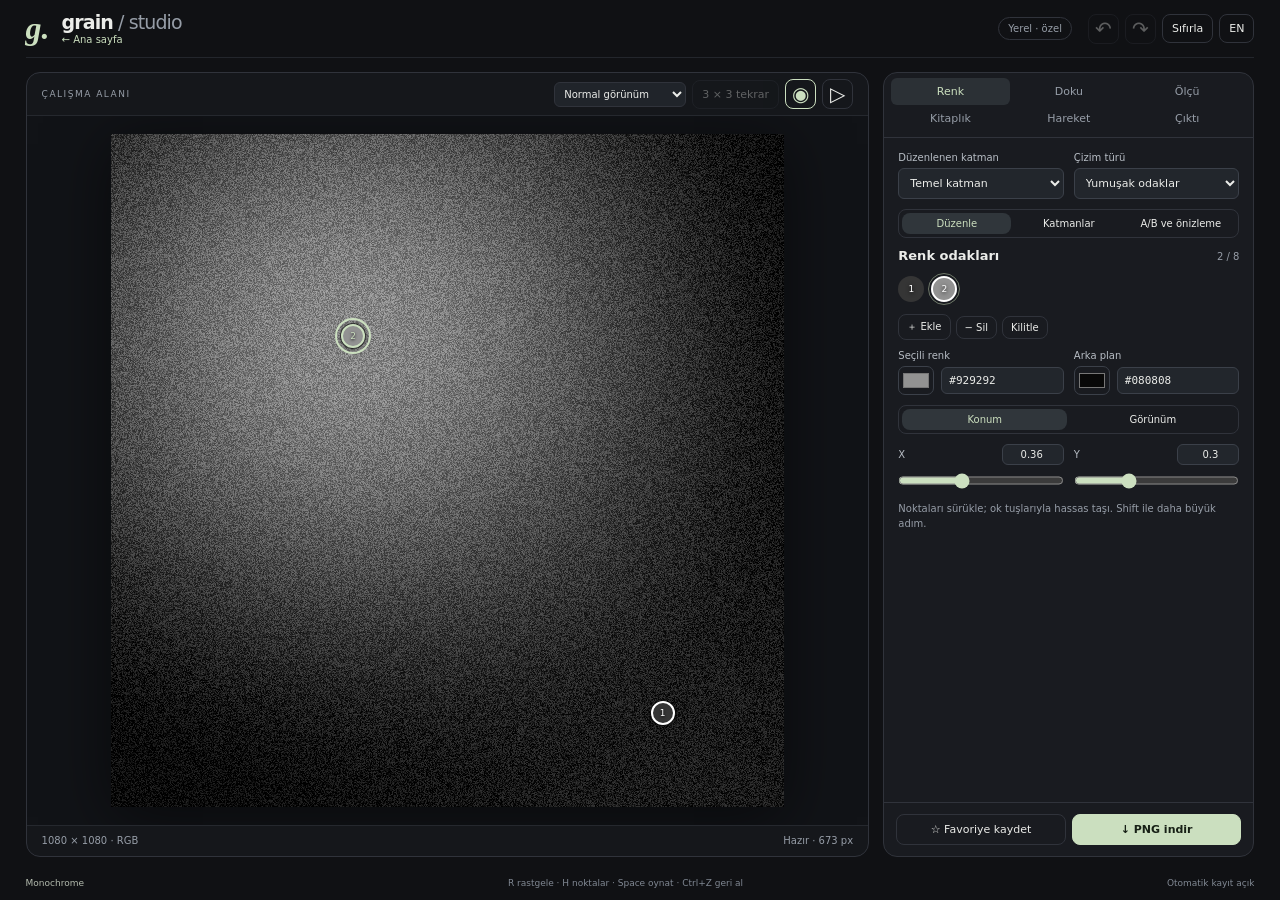
==== commit 3476b9dc: "Add English portfolio and preserve preset canvas sizes" ====
--- a/grain/index.html
+++ b/grain/index.html
@@ -35,6 +35,8 @@
 @media(max-height:400px){#jsonDialog{padding:12px;gap:6px}#jsonDialog .muted{font-size:9px}#jsonDialog .dialog-head .icon-btn{height:26px;width:26px}#jsonDialog .button-row button{padding:6px}}
 
 .home-link{display:block;width:max-content;max-width:100%;font-size:10px;line-height:1.3;color:var(--accent);text-decoration:none}.home-link:hover{text-decoration:underline}.home-link:focus-visible{outline:2px solid var(--accent);outline-offset:2px;border-radius:2px}
+
+.preset-card canvas{object-fit:contain;background:#111418}
 </style>
 </head>
 <body>
@@ -411,6 +413,7 @@
     undo(){if(this.index>0)return copy(this.items[--this.index]);return null;}
     redo(){if(this.index<this.items.length-1)return copy(this.items[++this.index]);return null;}
   }
+  function applyPreset(current,preset){const next=copy(preset);next.output=copy(current.output);return next;}
   function parseProject(text){
     if(typeof text!=='string'||new TextEncoder().encode(text).length>1000000)throw new Error('PROJECT_SIZE');
     const source=text.trim().replace(/^```(?:json)?\s*([\s\S]*?)\s*```$/i,'$1');
@@ -418,7 +421,7 @@
     try{return normalize(input);}catch{throw new Error('PROJECT_FORMAT');}
   }
   function serializeProject(state){return JSON.stringify({application:'Grainy Gradient Studio',version:3,state:normalize(state)},null,2);}
-  return {copy,normalize,initial,presets,randomize,History,makeMesh,pointMotion,parseProject,serializeProject};
+  return {copy,normalize,initial,presets,randomize,History,makeMesh,pointMotion,applyPreset,parseProject,serializeProject};
 }
 if(typeof module!=='undefined'&&module.exports)module.exports=GrainModelFactory();
 else globalThis.GrainModel=GrainModelFactory();
@@ -666,7 +669,7 @@
     if(self.libraryView==='filters')return top+`<div class="form-grid">${select('filterCollection',L('Koleksiyon','Collection'),filters.collection,[['all',L('Tümü','All')],['original',L('Orijinaller · 12','Originals · 12')],['studio',L('Geniş kütüphane','Expanded library')]],'data-filter="collection"')}${select('filterMood',L('Duygu','Mood'),filters.mood,[['all',L('Tümü','All')],...Object.entries(C.moods).map(([k,v])=>[k,L(...v)])],'data-filter="mood"')}${select('filterFamily',L('Renk ailesi','Color family'),filters.family,[['all',L('Tümü','All')],...Object.entries(C.families).map(([k,v])=>[k,L(...v)])],'data-filter="family"')}${select('filterLight',L('Açıklık','Lightness'),filters.brightness,[['all',L('Tümü','All')],['light',L('Açık','Light')],['medium',L('Orta','Medium')],['dark',L('Koyu','Dark')]],'data-filter="brightness"')}</div><div class="form-grid">${select('filterChroma',L('Doygunluk','Saturation'),filters.saturation,[['all',L('Tümü','All')],['muted',L('Soluk','Muted')],['balanced',L('Dengeli','Balanced')],['vivid',L('Canlı','Vivid')]],'data-filter="saturation"')}${select('filterUsage',L('Kullanım','Usage'),filters.usage,[['all',L('Tümü','All')],['hero',L('Web başlığı','Website hero')],['wallpaper',L('Duvar kâğıdı','Wallpaper')],['poster',L('Afiş','Poster')],['slides',L('Sunum','Slides')]],'data-filter="usage"')}${select('filterStyle',L('Karakter','Style'),filters.style,[['all',L('Tümü','All')],['soft',L('Yumuşak','Soft')],['grainy',L('Grenli','Grainy')],['luminous',L('Işıklı','Luminous')],['minimal',L('Sade','Minimal')],['organic',L('Organik','Organic')]],'data-filter="style"')}${select('filterRole',L('Aranan rengin rolü','Target color role'),filters.role,[['dominant',L('Baskın renk','Dominant')],['accent',L('Vurgu rengi','Accent')],['background',L('Arka plan','Background')]],'data-filter="role"')}</div><div class="field"><label for="targetColor">${L('Yakın renk','Similar color')}</label><div class="color-field"><input type="color" id="targetColor" value="${filters.target||self.targetColor}" data-feature-key="targetColor"><input type="text" id="targetHex" maxlength="7" value="${filters.target||''}" placeholder="#6B8E74" data-feature-key="targetHex" aria-label="${L('Aranan HEX rengi','Target HEX color')}"></div></div><p class="muted">${L('Duygu etiketleri keşif içindir; evrensel psikolojik kurallar değildir.','Mood tags are editorial discovery aids, not universal psychological rules.')}</p><div class="button-row">${button('browse',L('Sonuçları göster','Show results'))}${button('clearFilters',L('Filtreleri temizle','Clear filters'))}</div>`;
     return top+`<div class="library-search"><input id="catalogSearch" type="search" placeholder="${L('İsim, renk veya duygu ara…','Search name, color or mood…')}" value="${esc(filters.query)}" aria-label="${L('Preset ara','Search presets')}" data-feature-key="search">${button('filters',L('Filtreler','Filters'))}</div><div class="button-row">${button('findSimilar',L('✧ Bunun gibi','✧ More like this'))}${button('allPresets',filters.collection==='original'?L('1.250 yeni tasarım →','1,250 new designs →'):L('Orijinalleri göster','Show originals'))}</div><div class="catalog-results"><div class="library-grid">${list.slice(page*6,page*6+6).map((entry,i)=>`<button class="preset-card ${entry.name===api.state().name?'active':''}" data-preset="${page*6+i}" aria-label="${esc(entry.name)}"><canvas width="120" height="120" aria-hidden="true"></canvas><span>${esc(entry.name)}</span><small>${esc(entry.collection==='original'?L('Orijinal','Original'):(entry.moods||[]).map(m=>L(...C.moods[m])).join(' · '))}</small></button>`).join('')}</div>${!list.length?`<p class="notice">${L('Bu filtrelerle eşleşen tasarım yok. Filtreleri gevşetebilirsin.','No matching designs. Try fewer filters.')}</p>`:''}<div class="pager"><button data-action="prevPage" ${page===0?'disabled':''} aria-label="${L('Önceki sayfa','Previous page')}">←</button><span>${page+1} / ${pages}</span><button data-action="nextPage" ${page===pages-1?'disabled':''} aria-label="${L('Sonraki sayfa','Next page')}">→</button></div></div><div class="tune-grid">${[['darker',L('Daha koyu','Darker')],['warmer',L('Daha sıcak','Warmer')],['calmer',L('Daha sakin','Calmer')],['grain',L('Daha az gren','Less grain')],['layout',L('Yeni yerleşim','New layout')]].map(([key,label])=>button('tune-'+key,label)).join('')}</div><p class="muted">${filters.reference||filters.referenceFeatures?L('Benzerlik: görüntünün renk dağılımı. ','Similarity: rendered color distribution. '):filters.target?L('Yakınlık: OKLab · ','Distance: OKLab · '):''}${self.indexReady?L('Görüntü renk indeksi hazır.','Rendered color index ready.'):L('Renk indeksi hazırlanıyor…','Building color index…')}</p>${mode==='favorites'&&list.length?`<button class="small-btn" data-action="removeFavorite">${L('Geçerli favoriyi kaldır','Remove current favorite')}</button>`:''}`;
   }
-  function thumbnail(entry,canvas){const key=entry.id||JSON.stringify(entry.state);let image=thumbnails.get(key);if(!image){const scale=120/Math.max(entry.state.output.width,entry.state.output.height),w=Math.max(1,Math.round(entry.state.output.width*scale)),h=Math.max(1,Math.round(entry.state.output.height*scale));image=new ImageData(E.renderSync(entry.state,w,h,entry.state.motion.playhead||0),w,h);thumbnails.set(key,image);if(thumbnails.size>120)thumbnails.delete(thumbnails.keys().next().value);}canvas.width=image.width;canvas.height=image.height;canvas.getContext('2d').putImageData(image,0,0);}
+  function thumbnail(entry,canvas){const display=entry.collection==='favorite'?entry.state:M.applyPreset(api.state(),entry.state),key=(entry.id||JSON.stringify(entry.state))+':'+display.output.width+'x'+display.output.height;let image=thumbnails.get(key);if(!image){const scale=120/Math.max(display.output.width,display.output.height),w=Math.max(1,Math.round(display.output.width*scale)),h=Math.max(1,Math.round(display.output.height*scale));image=new ImageData(E.renderSync(display,w,h,display.motion.playhead||0),w,h);thumbnails.set(key,image);if(thumbnails.size>120)thumbnails.delete(thumbnails.keys().next().value);}canvas.width=image.width;canvas.height=image.height;canvas.getContext('2d').putImageData(image,0,0);}
   function motionExtraHTML(){const p=api.point(),s=api.state(),m=p.motion||(p.motion=M.pointMotion());
     return `<div class="segments"><button data-feature-motion="global" class="${self.motionView==='global'?'active':''}">${L('Genel / keşif','Global / explore')}</button><button data-feature-motion="point" class="${self.motionView==='point'?'active':''}">${L('Seçili nokta','Selected point')}</button></div>${self.motionView==='global'?`<div class="form-grid">${select('harmony',L('Renk uyumu','Color harmony'),self.harmony,[['curated',L('Kütüphaneden','From collection')],['analogous',L('Komşu renkler','Analogous')],['complementary',L('Tamamlayıcı','Complementary')],['triadic',L('Üçlü uyum','Triadic')],['mono',L('Tek renk','Monochrome')]],'data-feature-key="harmony"')}${api.selectField('motion.path',L('Hareket yolu','Motion path'),[['orbit',L('Yörünge','Orbit')],['horizontal',L('Yatay','Horizontal')],['vertical',L('Dikey','Vertical')],['figure8',L('Sekiz','Figure eight')]])}${api.selectField('motion.easing',L('Hız eğrisi','Easing'),[['linear',L('Sabit','Linear')],['smooth',L('Yumuşak','Smooth')]])}</div>`:`<div class="form-grid">${api.selectField('point.motion.path',L('Nokta yolu','Point path'),[['inherit',L('Geneli izle','Inherit')],['none',L('Sabit','Still')],['orbit',L('Yörünge','Orbit')],['horizontal',L('Yatay','Horizontal')],['vertical',L('Dikey','Vertical')],['figure8',L('Sekiz','Figure eight')],['keyframes',L('Anahtar kare','Keyframes')]])}${api.field('point.motion.amount',L('Nokta hareketi','Point amount'),0,2,.05)}${api.field('point.motion.cycles',L('Tur sayısı','Cycles'),1,4,1)}${api.field('point.motion.phase',L('Faz','Phase'),0,1,.01)}</div>`}<div class="field"><label for="timelineScrub">${L('Zaman çizelgesi','Timeline')} <span>${Math.round(self.timeline*100)}%</span></label><input id="timelineScrub" type="range" min="0" max="0.999" step="0.001" value="${self.timeline}" data-feature-key="timeline"></div>${self.motionView==='point'?`<div class="button-row">${button('keyframeAdd',L('＋ Konumu kaydet','＋ Capture position'),p.boundary||p.locked)}${button('keyframeDelete',L('Kareyi sil','Remove frame'),!m.keyframes.length)}</div><div class="keyframe-strip">${m.keyframes.map((k,i)=>`<button data-keyframe="${i}" title="X ${k.x.toFixed(2)}, Y ${k.y.toFixed(2)}">${Math.round(k.t*100)}%</button>`).join('')}</div><p class="muted">${L('Zamanı seç, noktayı sürükle ve konumunu kaydet. Son kare ilk kareye bağlanır; en fazla 12 kare.','Choose a time, move the point, and capture its position. Last frame wraps to first; up to 12 frames.')}</p>`:''}`;
   }
@@ -1121,7 +1124,7 @@
   if(button.dataset.sub){subtab=button.dataset.sub;renderPanel();return;}
   if(button.dataset.texture){texturePage=button.dataset.texture;renderPanel();return;}
   if(button.dataset.library){libraryMode=button.dataset.library;libraryPage=0;renderPanel();return;}
-  if(button.dataset.preset!==undefined){const entry=features.presetAt(+button.dataset.preset);if(entry){stopPlay();replaceState(entry.state);}return;}
+  if(button.dataset.preset!==undefined){const entry=features.presetAt(+button.dataset.preset);if(entry){stopPlay();replaceState(libraryMode==='presets'?M.applyPreset(state,entry.state):entry.state);}return;}
   const action=actions[button.dataset.action];if(action)Promise.resolve(action()).catch(e=>toast(e.message,true));
 });
 $('panel').addEventListener('input',event=>{const el=event.target;if(el.dataset.path&&el.type!=='checkbox'&&el.tagName!=='SELECT')inputChanged(el);});
